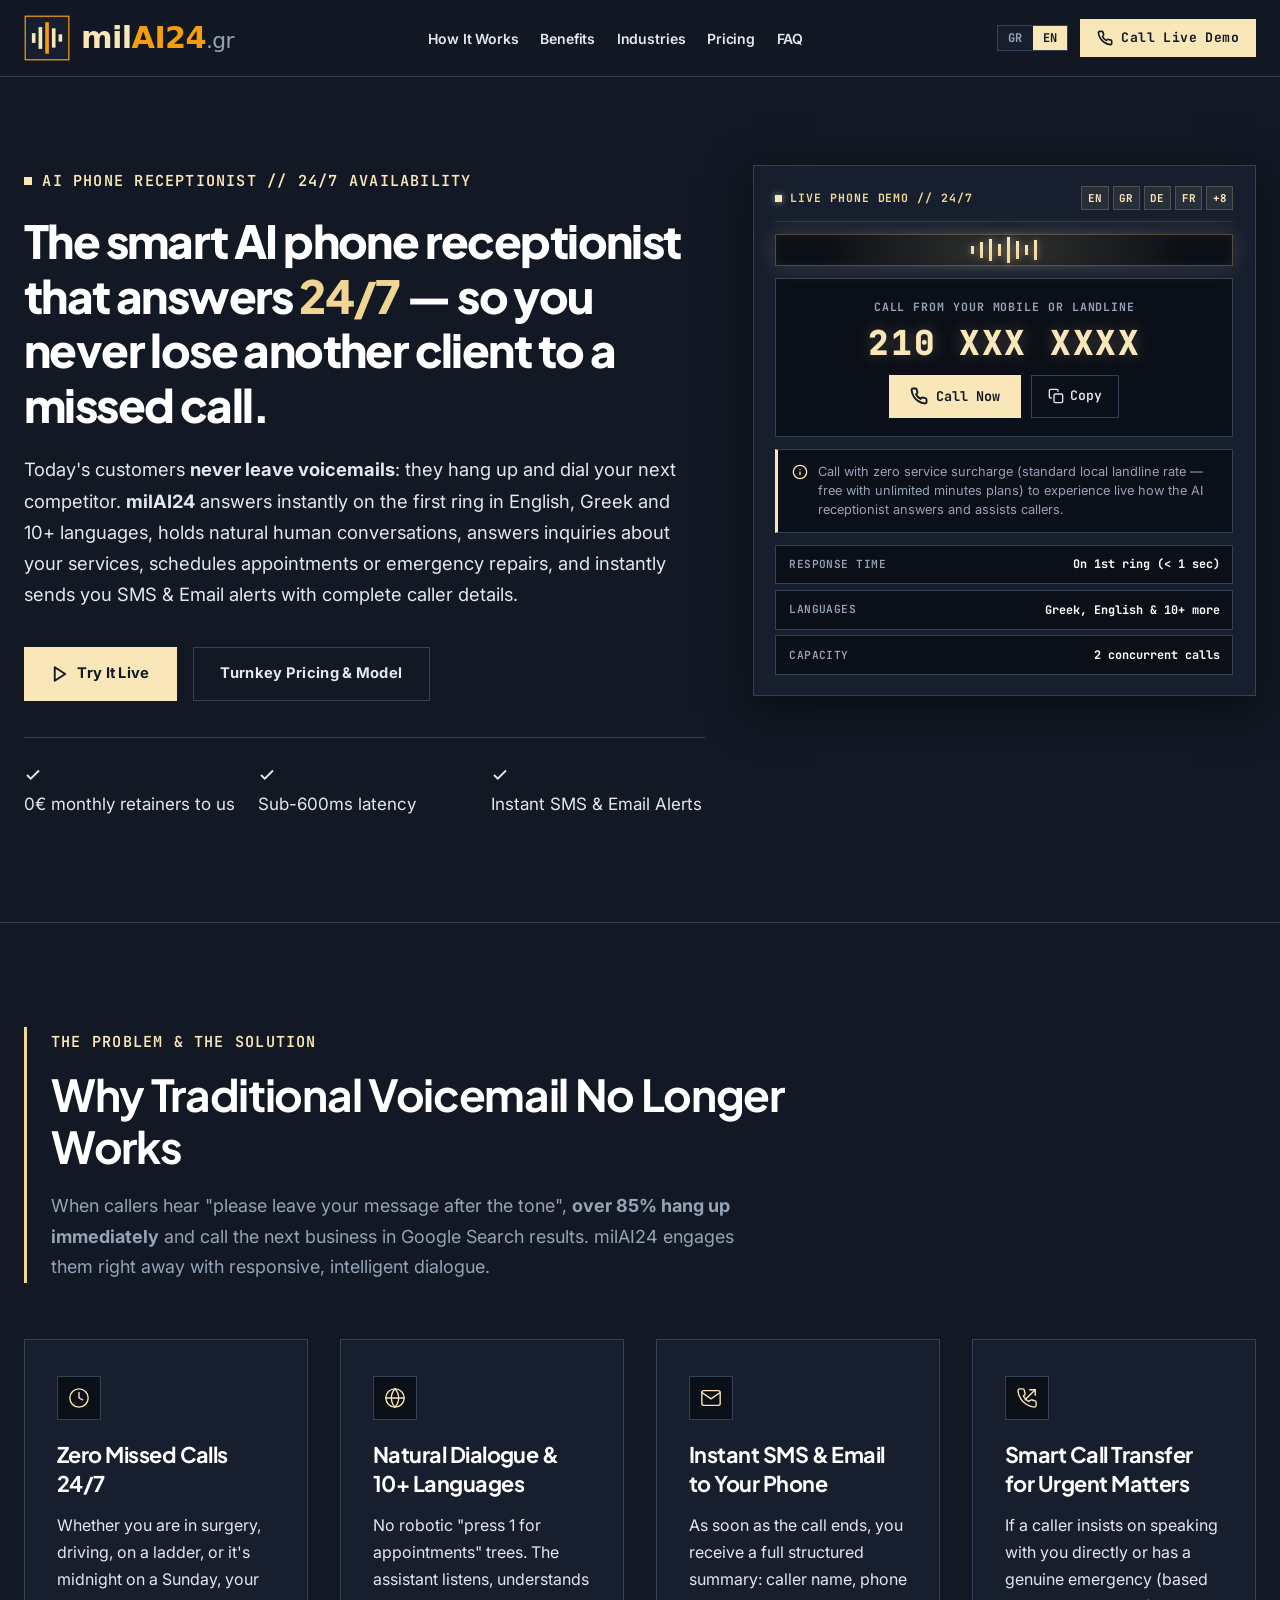
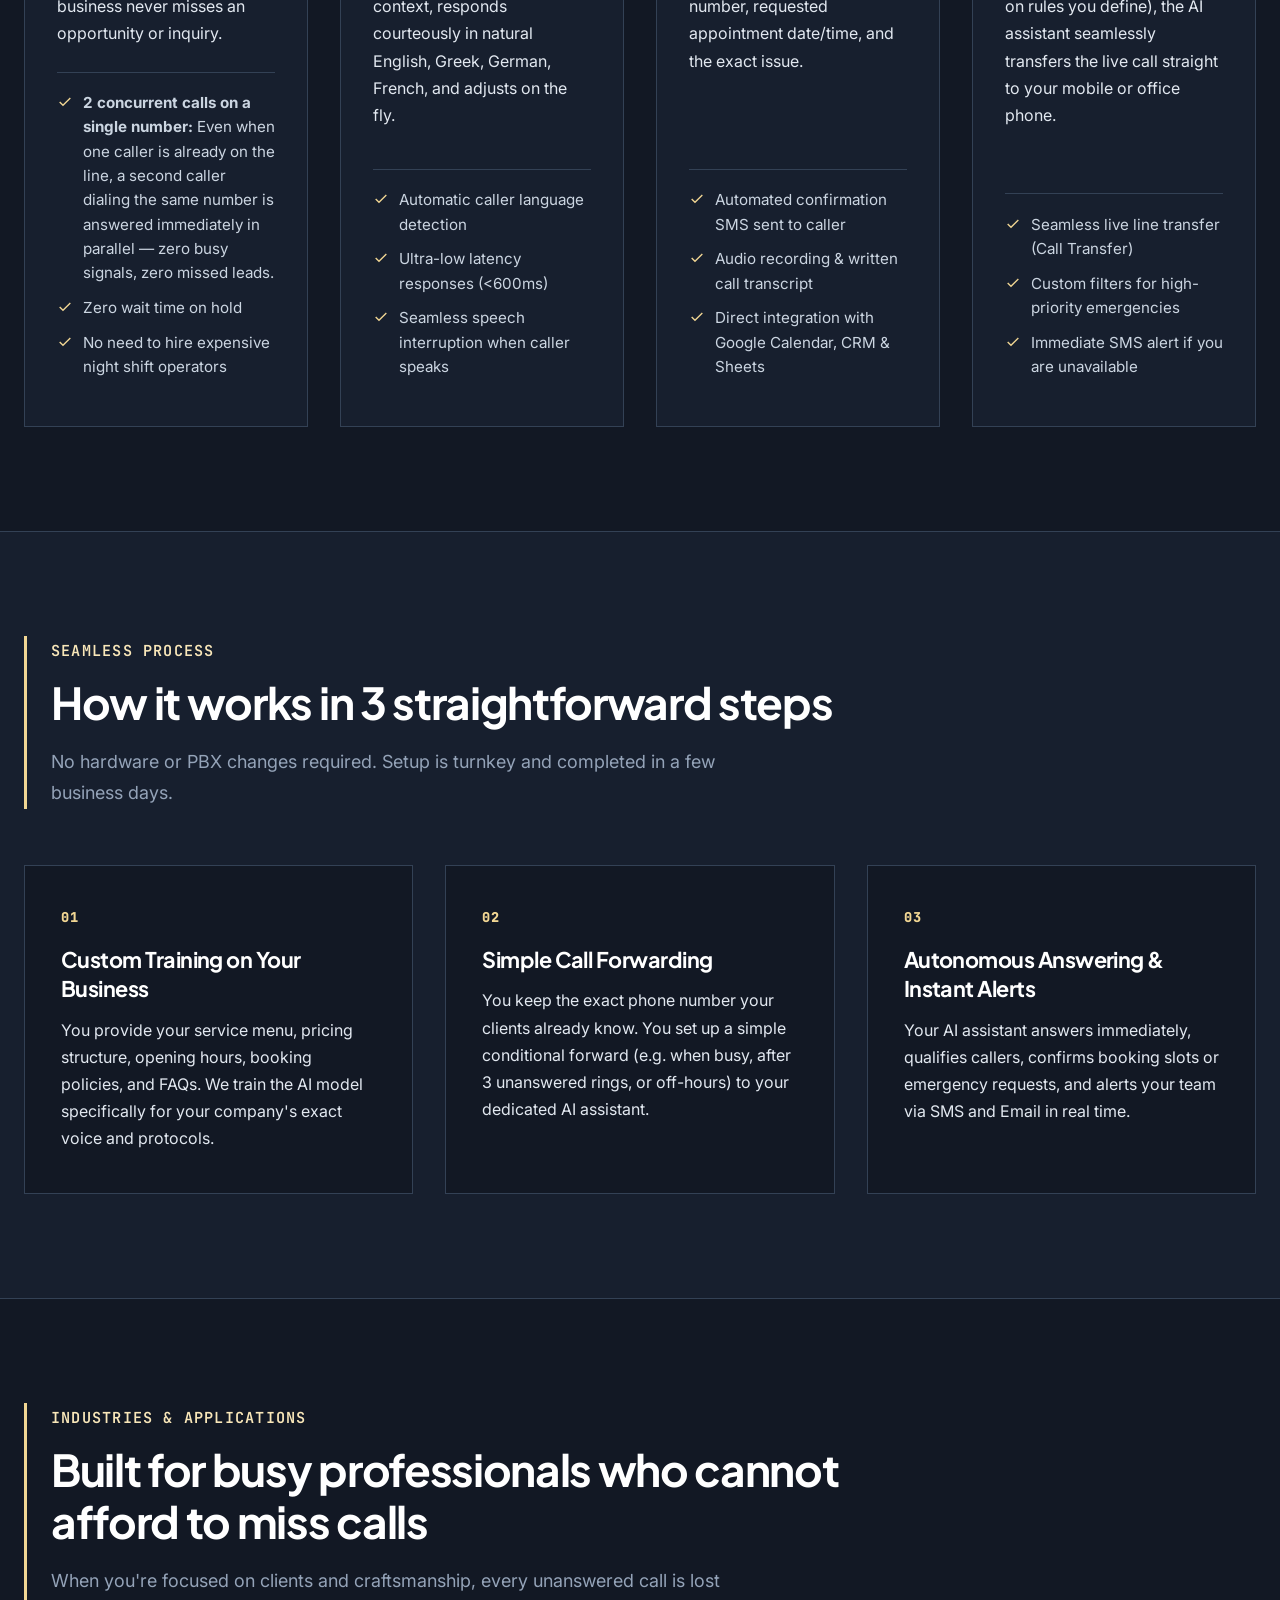
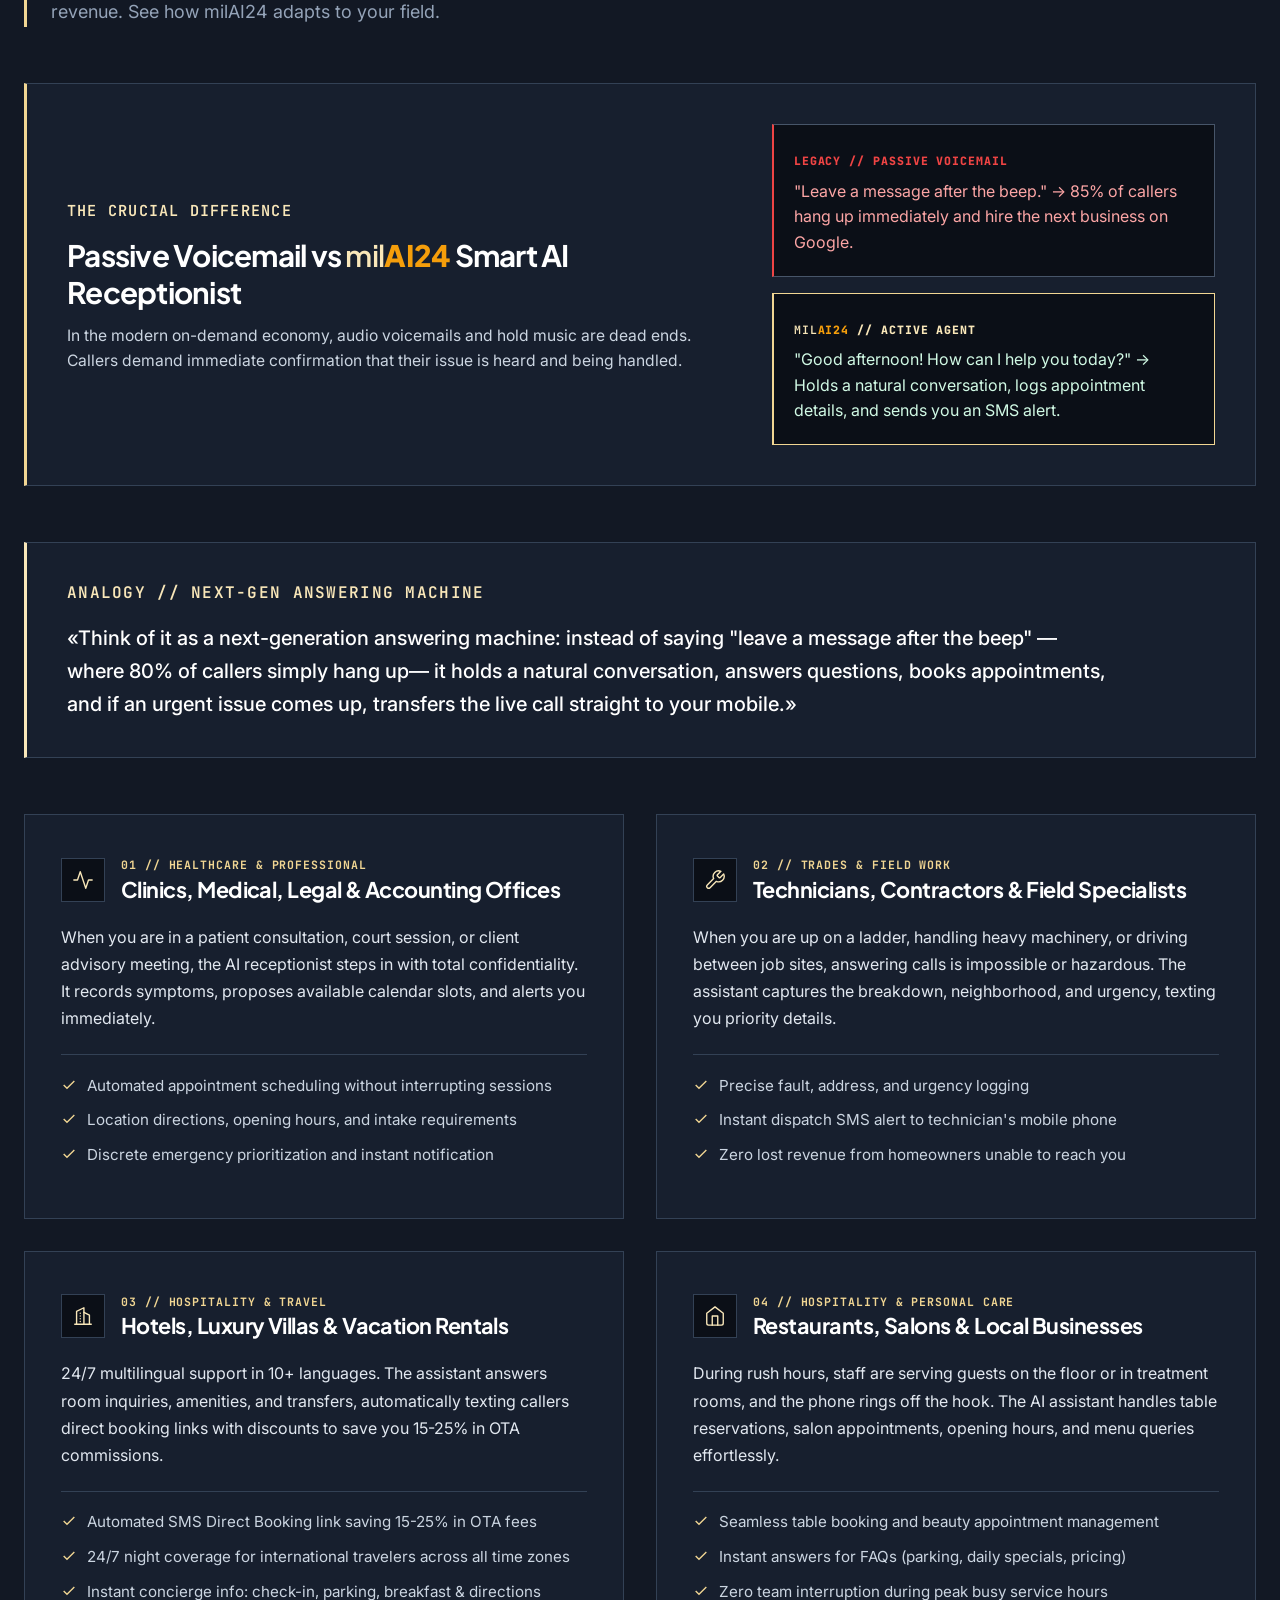
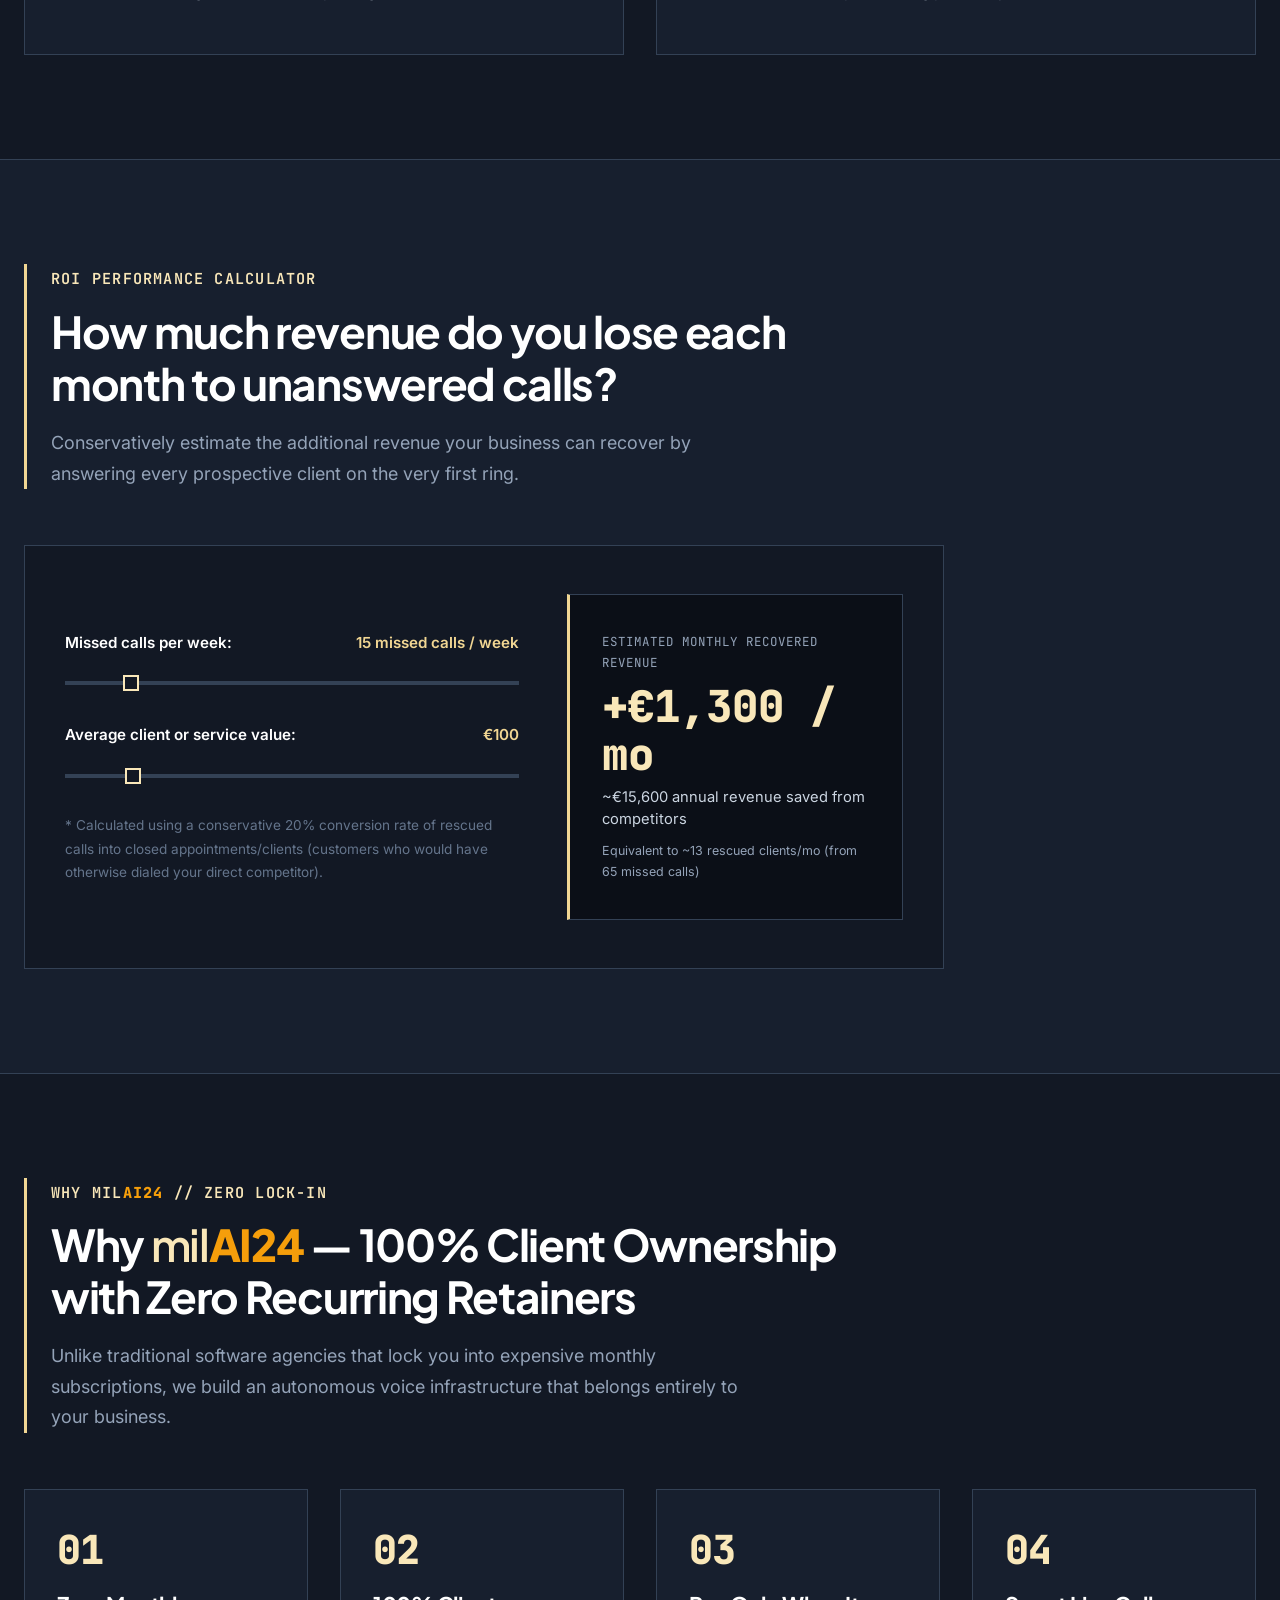
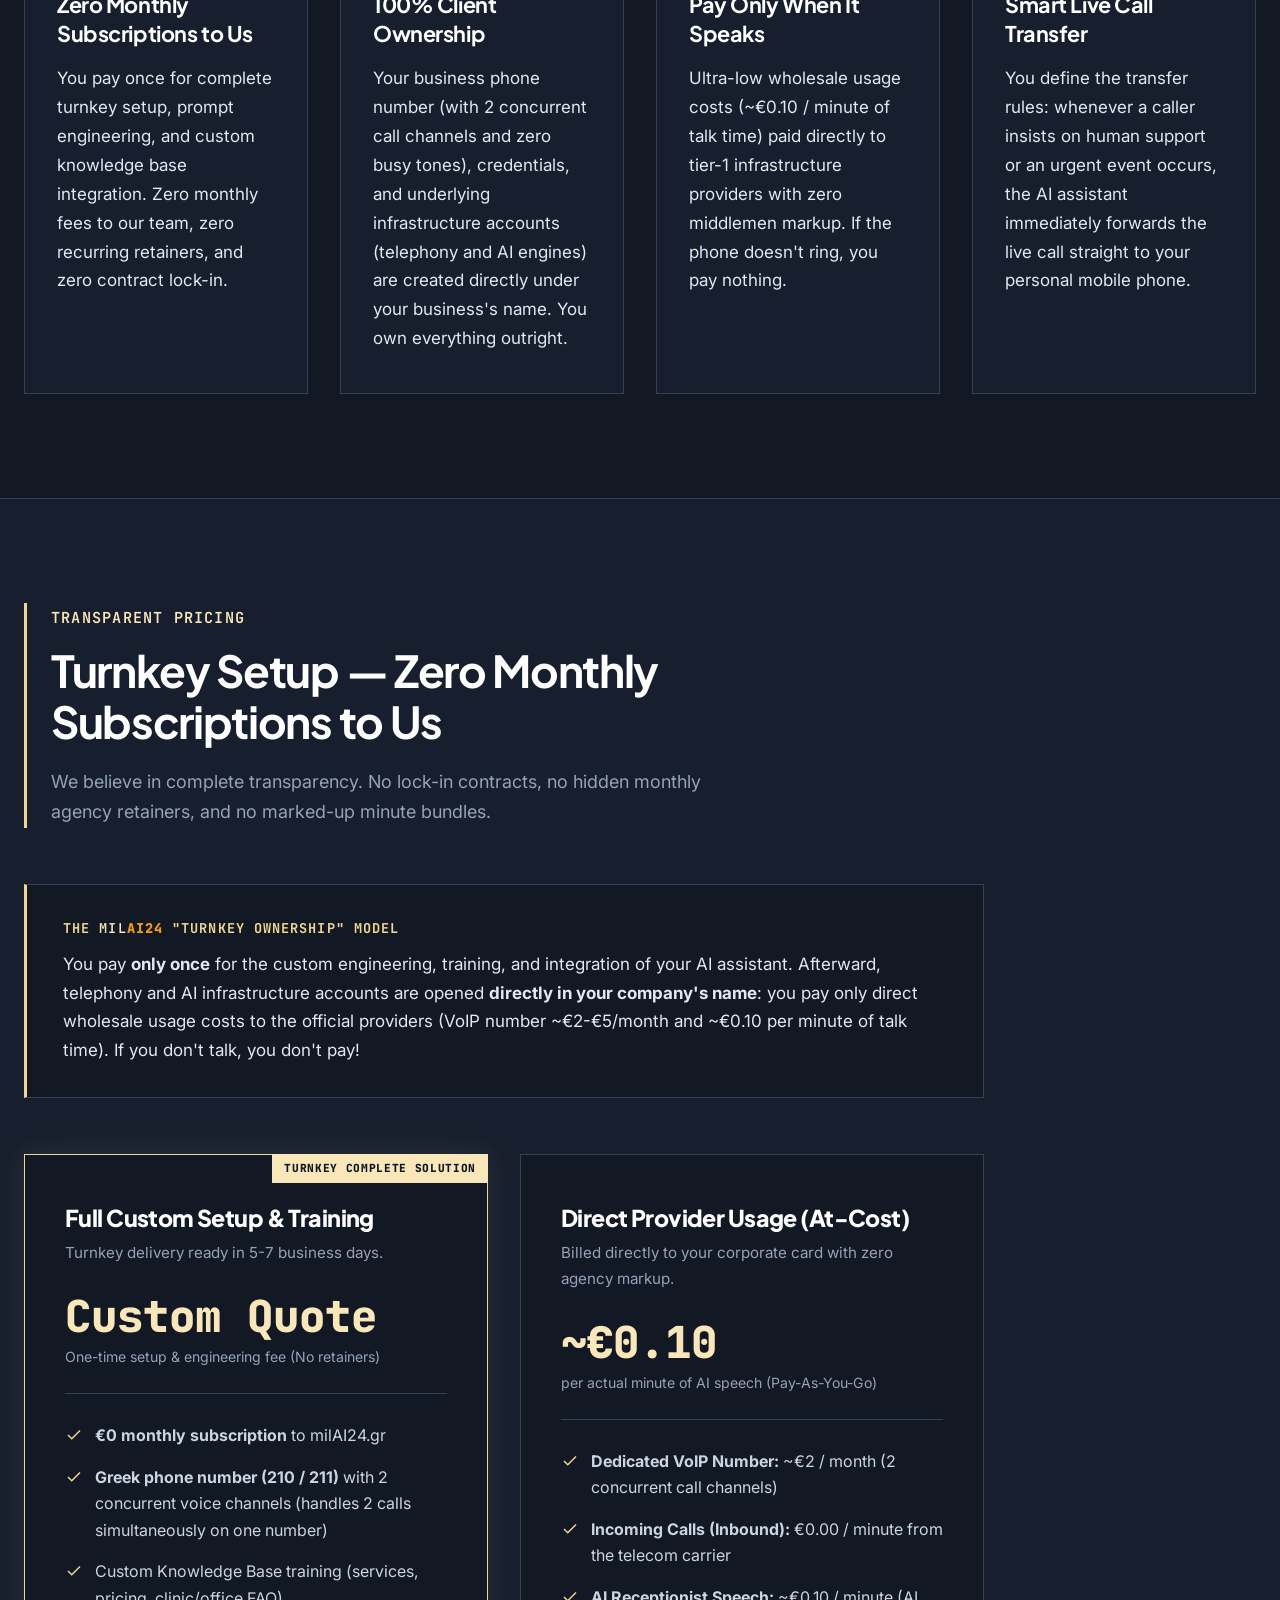
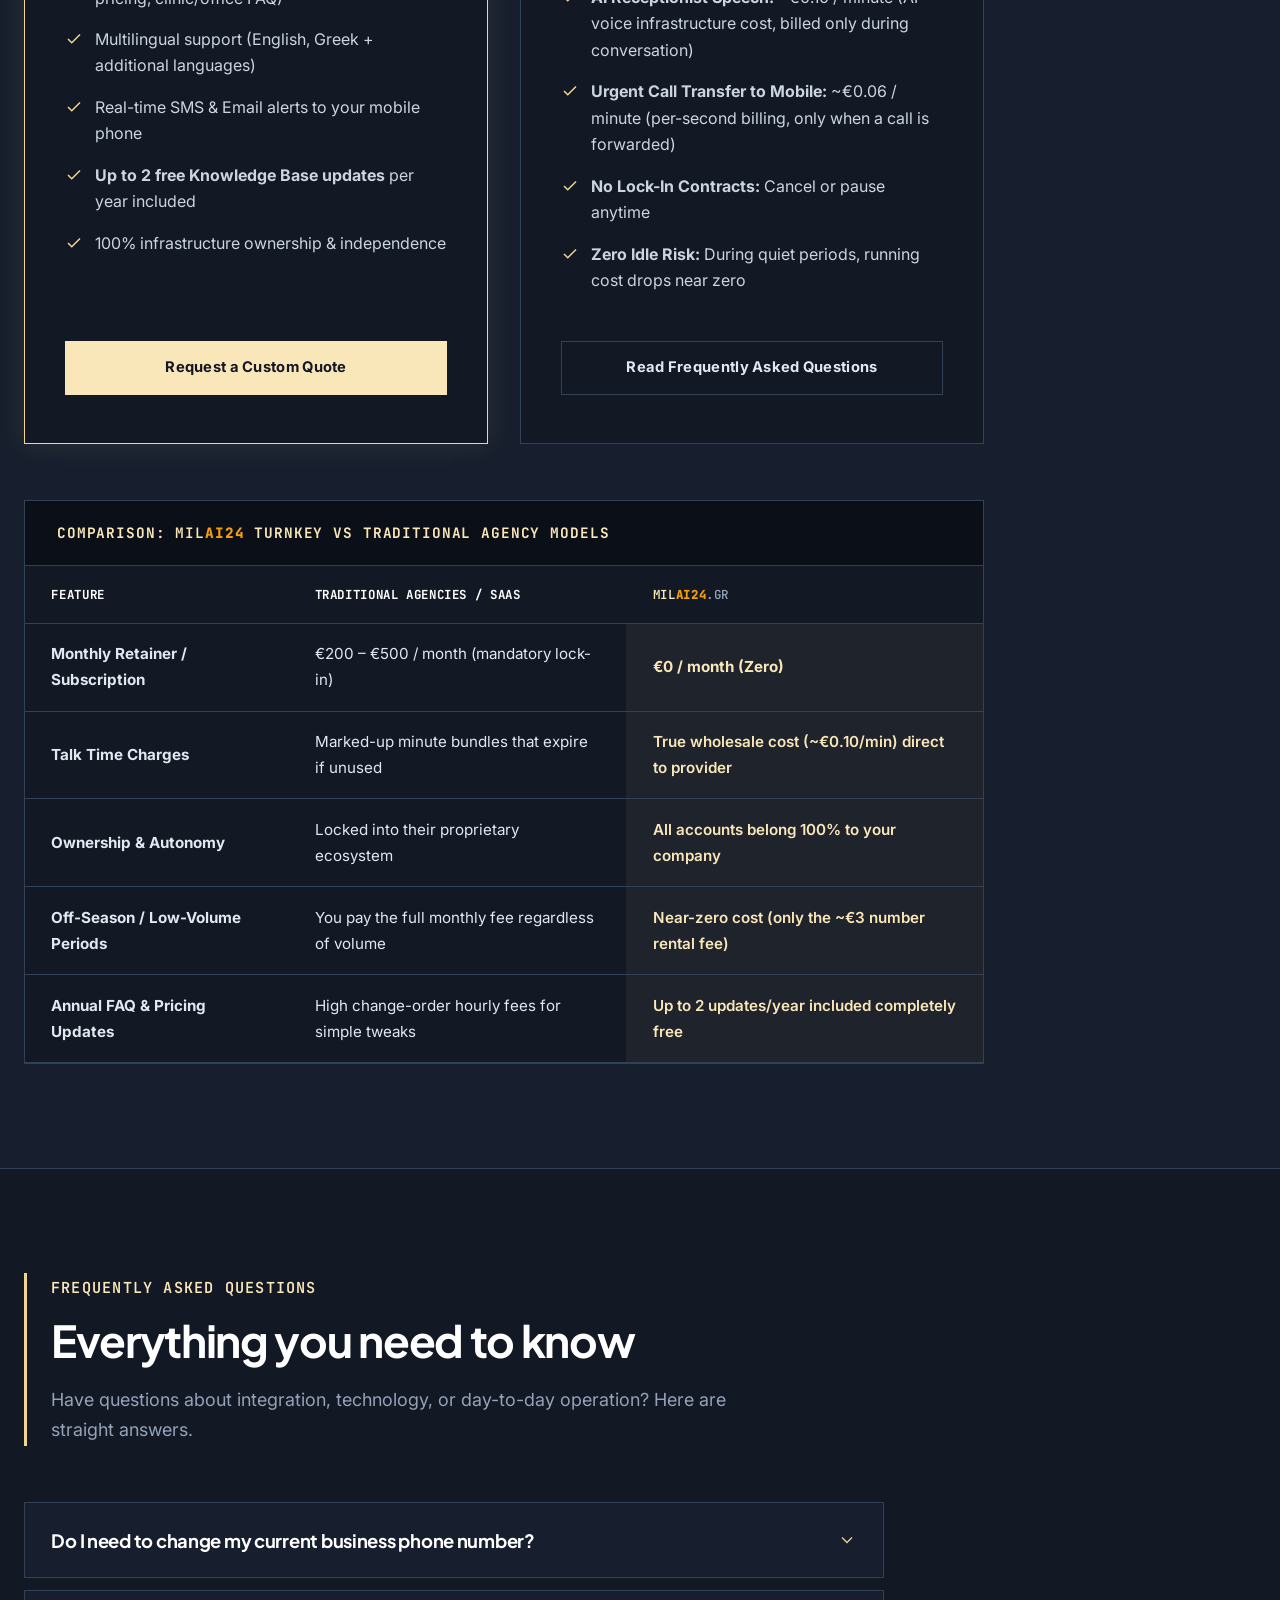
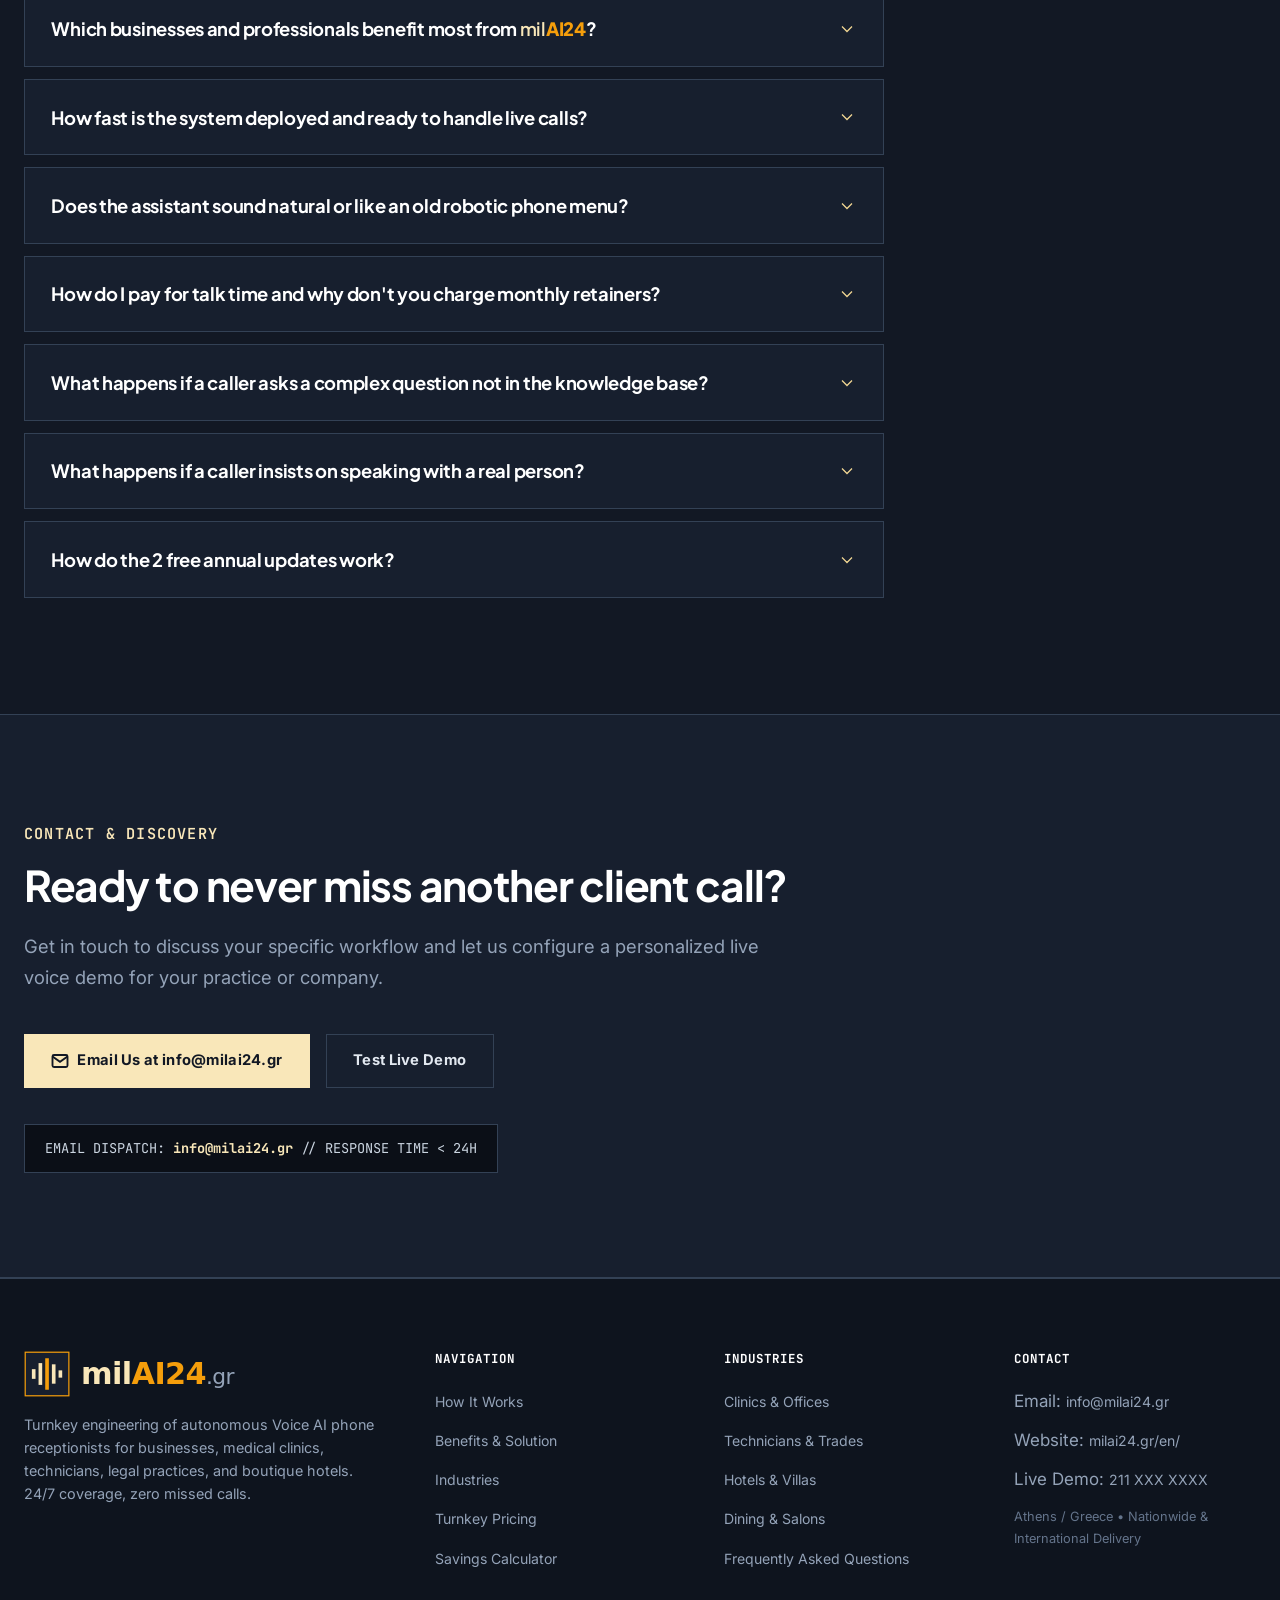
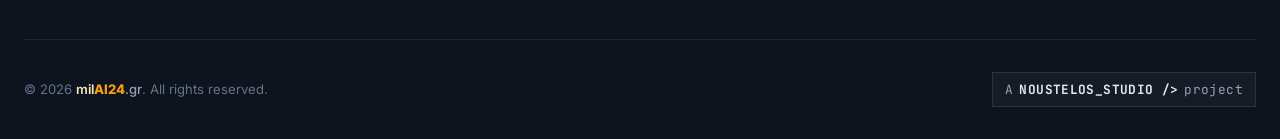
==== en/index.html @ 4ab5e28d "refactor(hero): replace chatbot simulator with clean live phone demo card" ====
<!DOCTYPE html>
<html lang="en">
<head>
  <meta charset="UTF-8">
  <meta name="viewport" content="width=device-width, initial-scale=1.0">
  
  <!-- Primary Meta Tags -->
  <title>milAI24.gr | Smart 24/7 Voice AI Phone Receptionist for Businesses & Professionals</title>
  <meta name="title" content="milAI24.gr | Smart 24/7 Voice AI Phone Receptionist for Businesses & Professionals">
  <meta name="description" content="Autonomous 24/7 AI phone receptionist for clinics, technicians, legal/accounting offices, hotels, and local businesses. Zero missed calls: natural dialogue, appointment scheduling, and instant SMS/Email alerts. Zero monthly retainers to us.">
  <meta name="keywords" content="Voice AI, AI phone receptionist, digital receptionist, AI virtual assistant, automated call answering, 24/7 business answering service, hotel voice AI, milAI24">
  <meta name="author" content="milAI24.gr">
  <meta name="robots" content="index, follow">
  <link rel="canonical" href="https://milai24.gr/en/">

  <!-- Hreflang Tags (Multilingual SEO) -->
  <link rel="alternate" hreflang="el" href="https://milai24.gr/">
  <link rel="alternate" hreflang="en" href="https://milai24.gr/en/">
  <link rel="alternate" hreflang="x-default" href="https://milai24.gr/">

  <!-- LLM Context & Agent Discovery (llmstxt.org) -->
  <link rel="alternate" type="text/plain" title="LLM Context" href="/llms.txt">

  <!-- Open Graph / Facebook -->
  <meta property="og:type" content="website">
  <meta property="og:url" content="https://milai24.gr/en/">
  <meta property="og:title" content="milAI24.gr — Smart 24/7 Voice AI Phone Receptionist">
  <meta property="og:description" content="Customers don't leave voicemails anymore — they call your competitor. milAI24 answers instantly 24/7, holds natural conversations, and sends you SMS/Email alerts.">
  <meta property="og:image" content="https://milai24.gr/assets/og-image.svg">
  <meta property="og:locale" content="en_US">
  <meta property="og:locale:alternate" content="el_GR">

  <!-- Twitter Card -->
  <meta property="twitter:card" content="summary_large_image">
  <meta property="twitter:url" content="https://milai24.gr/en/">
  <meta property="twitter:title" content="milAI24.gr — AI Phone Receptionist for Busy Professionals">
  <meta property="twitter:description" content="Zero missed calls during peak hours or off-hours. Turnkey setup, 0€ monthly subscription to us, sub-600ms latency.">
  <meta property="twitter:image" content="https://milai24.gr/assets/og-image.svg">

  <!-- Favicon & App Icons -->
  <link rel="icon" type="image/svg+xml" href="../assets/favicon.svg">
  <meta name="theme-color" content="#121824">

  <!-- Google Fonts: Plus Jakarta Sans, Inter & JetBrains Mono -->
  <link rel="preconnect" href="https://fonts.googleapis.com">
  <link rel="preconnect" href="https://fonts.gstatic.com" crossorigin>
  <link href="https://fonts.googleapis.com/css2?family=Inter:wght@400;500;600;700&family=JetBrains+Mono:wght@400;500;600;700;800&family=Plus+Jakarta+Sans:wght@600;700;800&display=swap" rel="stylesheet">

  <!-- Stylesheet (Shared) -->
  <link rel="stylesheet" href="../css/styles.css">

  <!-- Structured Data (JSON-LD) for SEO -->
  <script type="application/ld+json">
  {
    "@context": "https://schema.org",
    "@type": "SoftwareApplication",
    "name": "milAI24",
    "applicationCategory": "BusinessApplication",
    "operatingSystem": "All",
    "offers": {
      "@type": "Offer",
      "price": "0",
      "priceCurrency": "EUR",
      "description": "Turnkey AI Voice Assistant Setup for businesses & professionals. Zero monthly subscriptions to milAI24."
    },
    "description": "Autonomous 24/7 AI phone receptionist for businesses and professionals. Answers in natural English, Greek, and 10+ languages.",
    "publisher": {
      "@type": "Organization",
      "name": "milAI24.gr",
      "url": "https://milai24.gr/en/",
      "logo": "https://milai24.gr/assets/logo.svg",
      "email": "info@milai24.gr"
    }
  }
  </script>
</head>
<body>

  <!-- ========================================================================
       1. Header / Navigation
       ======================================================================== -->
  <header class="site-header">
    <div class="container nav-container">
      <a href="#hero" class="brand-logo" aria-label="milAI24.gr Home">
        <img src="../assets/logo.svg" alt="milAI24.gr Logo" width="210" height="46">
      </a>

      <nav aria-label="Main Navigation">
        <ul class="nav-links">
          <li><a href="#how-it-works" class="nav-link">How It Works</a></li>
          <li><a href="#benefits" class="nav-link">Benefits</a></li>
          <li><a href="#industries" class="nav-link">Industries</a></li>
          <li><a href="#pricing" class="nav-link">Pricing</a></li>
          <li><a href="#faq" class="nav-link">FAQ</a></li>
        </ul>
      </nav>

      <div class="nav-actions">
        <!-- Language Switcher -->
        <div class="lang-switcher" aria-label="Language Selection">
          <a href="../" class="lang-btn" title="Ελληνική Έκδοση">GR</a>
          <span class="lang-divider">|</span>
          <span class="lang-btn active" title="English Version">EN</span>
        </div>

        <div class="nav-cta">
          <a href="#demo" class="btn btn-primary btn-sm">
            <svg width="16" height="16" viewBox="0 0 24 24" fill="none" stroke="currentColor" stroke-width="2.5" stroke-linecap="round" stroke-linejoin="round">
              <path d="M22 16.92v3a2 2 0 0 1-2.18 2 19.79 19.79 0 0 1-8.63-3.07 19.5 19.5 0 0 1-6-6 19.79 19.79 0 0 1-3.07-8.67A2 2 0 0 1 4.11 2h3a2 2 0 0 1 2 1.72 12.84 12.84 0 0 0 .7 2.81 2 2 0 0 1-.45 2.11L8.09 9.91a16 16 0 0 0 6 6l1.27-1.27a2 2 0 0 1 2.11-.45 12.84 12.84 0 0 0 2.81.7A2 2 0 0 1 22 16.92z"></path>
            </svg>
            Call Live Demo
          </a>
        </div>

        <!-- Mobile Hamburger Button -->
        <button class="mobile-toggle" aria-label="Open Navigation Menu" aria-expanded="false">
          <svg viewBox="0 0 24 24" fill="none" stroke="currentColor" stroke-width="2" stroke-linecap="round" stroke-linejoin="round">
            <line x1="3" y1="12" x2="21" y2="12"></line>
            <line x1="3" y1="6" x2="21" y2="6"></line>
            <line x1="3" y1="18" x2="21" y2="18"></line>
          </svg>
        </button>
      </div>
    </div>
  </header>

  <main>
    <!-- ======================================================================
         2. Hero Section & Live Demo Box
         ====================================================================== -->
    <section class="hero-section" id="hero">
      <div class="container">
        <div class="hero-grid">
          
          <!-- Hero Left Column: Copy & Actions -->
          <div class="hero-content">
            <div class="hero-badge-tag">
              <span class="square-dot"></span>
              AI PHONE RECEPTIONIST // 24/7 AVAILABILITY
            </div>

            <h1 class="hero-title">
              The smart AI phone receptionist that answers <span class="text-accent">24/7</span> — so you never lose another client to a missed call.
            </h1>

            <p class="hero-subtitle">
              Today's customers <strong>never leave voicemails</strong>: they hang up and dial your next competitor. <strong>milAI24</strong> answers instantly on the first ring in English, Greek and 10+ languages, holds natural human conversations, answers inquiries about your services, schedules appointments or emergency repairs, and instantly sends you SMS &amp; Email alerts with complete caller details.
            </p>

            <div class="hero-actions">
              <a href="#demo" class="btn btn-primary">
                <svg width="18" height="18" viewBox="0 0 24 24" fill="none" stroke="currentColor" stroke-width="2.5" stroke-linecap="round" stroke-linejoin="round">
                  <polygon points="5 3 19 12 5 21 5 3"></polygon>
                </svg>
                Try It Live
              </a>
              <a href="#pricing" class="btn btn-secondary">
                Turnkey Pricing &amp; Model
              </a>
            </div>

            <div class="hero-highlights">
              <div class="highlight-item">
                <svg width="18" height="18" viewBox="0 0 24 24" fill="none" stroke="currentColor" stroke-width="2.5">
                  <path d="M20 6L9 17l-5-5"/>
                </svg>
                <span>0€ monthly retainers to us</span>
              </div>
              <div class="highlight-item">
                <svg width="18" height="18" viewBox="0 0 24 24" fill="none" stroke="currentColor" stroke-width="2.5">
                  <path d="M20 6L9 17l-5-5"/>
                </svg>
                <span>Sub-600ms latency</span>
              </div>
              <div class="highlight-item">
                <svg width="18" height="18" viewBox="0 0 24 24" fill="none" stroke="currentColor" stroke-width="2.5">
                  <path d="M20 6L9 17l-5-5"/>
                </svg>
                <span>Instant SMS &amp; Email Alerts</span>
              </div>
            </div>
          </div>

          <!-- Hero Right Column: Live Phone Call Card -->
          <div class="hero-demo-wrap hero-demo" id="demo">
            <div class="demo-card">
              <div class="demo-header">
                <div class="demo-live-status">
                  <span class="live-square"></span>
                  <span id="demo-status-text">LIVE PHONE DEMO // 24/7</span>
                </div>
                <div class="demo-lang-tags">
                  <span class="lang-pill">EN</span>
                  <span class="lang-pill">GR</span>
                  <span class="lang-pill">DE</span>
                  <span class="lang-pill">FR</span>
                  <span class="lang-pill">+8</span>
                </div>
              </div>

              <!-- Animated Soundwave -->
              <div class="soundwave-visualizer" aria-hidden="true">
                <div class="wave-bar"></div>
                <div class="wave-bar"></div>
                <div class="wave-bar"></div>
                <div class="wave-bar"></div>
                <div class="wave-bar"></div>
                <div class="wave-bar"></div>
                <div class="wave-bar"></div>
                <div class="wave-bar"></div>
              </div>

              <!-- Phone Call Box -->
              <div class="demo-phone-box">
                <div class="demo-phone-label">CALL FROM YOUR MOBILE OR LANDLINE</div>
                <div class="demo-phone-number cfg-demo-phone">210 XXX XXXX</div>
                <div class="demo-phone-actions">
                  <a href="tel:+30210XXXXXXX" class="demo-call-btn cfg-demo-tel-link" id="demo-call-btn">
                    <svg width="18" height="18" viewBox="0 0 24 24" fill="none" stroke="currentColor" stroke-width="2.5" stroke-linecap="round" stroke-linejoin="round">
                      <path d="M22 16.92v3a2 2 0 0 1-2.18 2 19.79 19.79 0 0 1-8.63-3.07 19.5 19.5 0 0 1-6-6 19.79 19.79 0 0 1-3.07-8.67A2 2 0 0 1 4.11 2h3a2 2 0 0 1 2 1.72 12.84 12.84 0 0 0 .7 2.81 2 2 0 0 1-.45 2.11L8.09 9.91a16 16 0 0 0 6 6l1.27-1.27a2 2 0 0 1 2.11-.45 12.84 12.84 0 0 0 2.81.7A2 2 0 0 1 22 16.92z"></path>
                    </svg>
                    Call Now
                  </a>
                  <button type="button" class="demo-copy-btn" id="demo-copy-btn" aria-label="Copy phone number">
                    <svg width="16" height="16" viewBox="0 0 24 24" fill="none" stroke="currentColor" stroke-width="2" stroke-linecap="round" stroke-linejoin="round">
                      <rect x="9" y="9" width="13" height="13" rx="2" ry="2"></rect>
                      <path d="M5 15H4a2 2 0 0 1-2-2V4a2 2 0 0 1 2-2h9a2 2 0 0 1 2 2v1"></path>
                    </svg>
                    Copy
                  </button>
                </div>
              </div>

              <!-- Zero-Cost Call Note -->
              <div class="demo-cost-note">
                <svg width="16" height="16" viewBox="0 0 24 24" fill="none" stroke="currentColor" stroke-width="2" stroke-linecap="round" stroke-linejoin="round" aria-hidden="true">
                  <circle cx="12" cy="12" r="10"></circle>
                  <line x1="12" y1="16" x2="12" y2="12"></line>
                  <line x1="12" y1="8" x2="12.01" y2="8"></line>
                </svg>
                <span>Call with zero service surcharge (standard local landline rate — free with unlimited minutes plans) to experience live how the AI receptionist answers and assists callers.</span>
              </div>

              <!-- 3 Minimal Technical Specs -->
              <div class="demo-specs-grid">
                <div class="demo-spec-item">
                  <span class="spec-label">RESPONSE TIME</span>
                  <span class="spec-value">On 1st ring (&lt; 1 sec)</span>
                </div>
                <div class="demo-spec-item">
                  <span class="spec-label">LANGUAGES</span>
                  <span class="spec-value">Greek, English &amp; 10+ more</span>
                </div>
                <div class="demo-spec-item">
                  <span class="spec-label">CAPACITY</span>
                  <span class="spec-value">2 concurrent calls</span>
                </div>
              </div>

            </div>
          </div>

        </div>
      </div>
    </section>

    <!-- ======================================================================
         3. The Problem & The Solution (3 Cards)
         ====================================================================== -->
    <section class="section-problem-solution" id="benefits">
      <span id="problem-solution" style="position: absolute; opacity: 0; pointer-events: none;"></span>
      <span id="features" style="position: absolute; opacity: 0; pointer-events: none;"></span>
      <div class="container">
        <div class="section-header">
          <span class="section-tag">The Problem &amp; The Solution</span>
          <h2 class="section-title">Why Traditional Voicemail No Longer Works</h2>
          <p class="section-subtitle">
            When callers hear "please leave your message after the tone", <strong>over 85% hang up immediately</strong> and call the next business in Google Search results. milAI24 engages them right away with responsive, intelligent dialogue.
          </p>
        </div>

        <div class="cards-grid-4">
          <!-- Card 1 -->
          <div class="feature-card">
            <div class="card-icon">
              <svg viewBox="0 0 24 24" fill="none" stroke="currentColor" stroke-width="2" stroke-linecap="round" stroke-linejoin="round">
                <circle cx="12" cy="12" r="10"></circle>
                <polyline points="12 6 12 12 16 14"></polyline>
              </svg>
            </div>
            <h3 class="card-title">Zero Missed Calls 24/7</h3>
            <p class="card-text">
              Whether you are in surgery, driving, on a ladder, or it's midnight on a Sunday, your business never misses an opportunity or inquiry.
            </p>
            <ul class="card-list">
              <li>
                <svg width="16" height="16" viewBox="0 0 24 24" fill="none" stroke="currentColor" stroke-width="2.5"><polyline points="20 6 9 17 4 12"></polyline></svg>
                <span><strong>2 concurrent calls on a single number:</strong> Even when one caller is already on the line, a second caller dialing the same number is answered immediately in parallel — zero busy signals, zero missed leads.</span>
              </li>
              <li>
                <svg width="16" height="16" viewBox="0 0 24 24" fill="none" stroke="currentColor" stroke-width="2.5"><polyline points="20 6 9 17 4 12"></polyline></svg>
                <span>Zero wait time on hold</span>
              </li>
              <li>
                <svg width="16" height="16" viewBox="0 0 24 24" fill="none" stroke="currentColor" stroke-width="2.5"><polyline points="20 6 9 17 4 12"></polyline></svg>
                <span>No need to hire expensive night shift operators</span>
              </li>
            </ul>
          </div>

          <!-- Card 2 -->
          <div class="feature-card">
            <div class="card-icon">
              <svg viewBox="0 0 24 24" fill="none" stroke="currentColor" stroke-width="2" stroke-linecap="round" stroke-linejoin="round">
                <circle cx="12" cy="12" r="10"></circle>
                <line x1="2" y1="12" x2="22" y2="12"></line>
                <path d="M12 2a15.3 15.3 0 0 1 4 10 15.3 15.3 0 0 1-4 10 15.3 15.3 0 0 1-4-10 15.3 15.3 0 0 1 4-10z"></path>
              </svg>
            </div>
            <h3 class="card-title">Natural Dialogue &amp; 10+ Languages</h3>
            <p class="card-text">
              No robotic "press 1 for appointments" trees. The assistant listens, understands context, responds courteously in natural English, Greek, German, French, and adjusts on the fly.
            </p>
            <ul class="card-list">
              <li>
                <svg width="16" height="16" viewBox="0 0 24 24" fill="none" stroke="currentColor" stroke-width="2.5"><polyline points="20 6 9 17 4 12"></polyline></svg>
                <span>Automatic caller language detection</span>
              </li>
              <li>
                <svg width="16" height="16" viewBox="0 0 24 24" fill="none" stroke="currentColor" stroke-width="2.5"><polyline points="20 6 9 17 4 12"></polyline></svg>
                <span>Ultra-low latency responses (&lt;600ms)</span>
              </li>
              <li>
                <svg width="16" height="16" viewBox="0 0 24 24" fill="none" stroke="currentColor" stroke-width="2.5"><polyline points="20 6 9 17 4 12"></polyline></svg>
                <span>Seamless speech interruption when caller speaks</span>
              </li>
            </ul>
          </div>

          <!-- Card 3 -->
          <div class="feature-card">
            <div class="card-icon">
              <svg viewBox="0 0 24 24" fill="none" stroke="currentColor" stroke-width="2" stroke-linecap="round" stroke-linejoin="round">
                <path d="M4 4h16c1.1 0 2 .9 2 2v12c0 1.1-.9 2-2 2H4c-1.1 0-2-.9-2-2V6c0-1.1.9-2 2-2z"></path>
                <polyline points="22,6 12,13 2,6"></polyline>
              </svg>
            </div>
            <h3 class="card-title">Instant SMS &amp; Email to Your Phone</h3>
            <p class="card-text">
              As soon as the call ends, you receive a full structured summary: caller name, phone number, requested appointment date/time, and the exact issue.
            </p>
            <ul class="card-list">
              <li>
                <svg width="16" height="16" viewBox="0 0 24 24" fill="none" stroke="currentColor" stroke-width="2.5"><polyline points="20 6 9 17 4 12"></polyline></svg>
                <span>Automated confirmation SMS sent to caller</span>
              </li>
              <li>
                <svg width="16" height="16" viewBox="0 0 24 24" fill="none" stroke="currentColor" stroke-width="2.5"><polyline points="20 6 9 17 4 12"></polyline></svg>
                <span>Audio recording &amp; written call transcript</span>
              </li>
              <li>
                <svg width="16" height="16" viewBox="0 0 24 24" fill="none" stroke="currentColor" stroke-width="2.5"><polyline points="20 6 9 17 4 12"></polyline></svg>
                <span>Direct integration with Google Calendar, CRM &amp; Sheets</span>
              </li>
            </ul>
          </div>

          <!-- Card 4: Smart Call Transfer -->
          <div class="feature-card">
            <div class="card-icon">
              <svg viewBox="0 0 24 24" fill="none" stroke="currentColor" stroke-width="2" stroke-linecap="round" stroke-linejoin="round">
                <path d="M15 3h6v6"></path>
                <path d="M10 14L21 3"></path>
                <path d="M22 16.92v3a2 2 0 0 1-2.18 2 19.79 19.79 0 0 1-8.63-3.07 19.5 19.5 0 0 1-6-6 19.79 19.79 0 0 1-3.07-8.67A2 2 0 0 1 4.11 2h3a2 2 0 0 1 2 1.72 12.84 12.84 0 0 0 .7 2.81 2 2 0 0 1-.45 2.11L8.09 9.91a16 16 0 0 0 6 6l1.27-1.27a2 2 0 0 1 2.11-.45 12.84 12.84 0 0 0 2.81.7A2 2 0 0 1 22 16.92z"></path>
              </svg>
            </div>
            <h3 class="card-title">Smart Call Transfer for Urgent Matters</h3>
            <p class="card-text">
              If a caller insists on speaking with you directly or has a genuine emergency (based on rules you define), the AI assistant seamlessly transfers the live call straight to your mobile or office phone.
            </p>
            <ul class="card-list">
              <li>
                <svg width="16" height="16" viewBox="0 0 24 24" fill="none" stroke="currentColor" stroke-width="2.5"><polyline points="20 6 9 17 4 12"></polyline></svg>
                <span>Seamless live line transfer (Call Transfer)</span>
              </li>
              <li>
                <svg width="16" height="16" viewBox="0 0 24 24" fill="none" stroke="currentColor" stroke-width="2.5"><polyline points="20 6 9 17 4 12"></polyline></svg>
                <span>Custom filters for high-priority emergencies</span>
              </li>
              <li>
                <svg width="16" height="16" viewBox="0 0 24 24" fill="none" stroke="currentColor" stroke-width="2.5"><polyline points="20 6 9 17 4 12"></polyline></svg>
                <span>Immediate SMS alert if you are unavailable</span>
              </li>
            </ul>
          </div>
        </div>
      </div>
    </section>

    <!-- ======================================================================
         4. How It Works (Simple 3 Steps)
         ====================================================================== -->
    <section class="section-process" id="how-it-works">
      <div class="container">
        <div class="section-header">
          <span class="section-tag">Seamless Process</span>
          <h2 class="section-title">How it works in 3 straightforward steps</h2>
          <p class="section-subtitle">
            No hardware or PBX changes required. Setup is turnkey and completed in a few business days.
          </p>
        </div>

        <div class="process-grid">
          <div class="process-card">
            <div class="process-step-num">01</div>
            <h3 class="process-title">Custom Training on Your Business</h3>
            <p class="process-desc">
              You provide your service menu, pricing structure, opening hours, booking policies, and FAQs. We train the AI model specifically for your company's exact voice and protocols.
            </p>
          </div>

          <div class="process-card">
            <div class="process-step-num">02</div>
            <h3 class="process-title">Simple Call Forwarding</h3>
            <p class="process-desc">
              You keep the exact phone number your clients already know. You set up a simple conditional forward (e.g. when busy, after 3 unanswered rings, or off-hours) to your dedicated AI assistant.
            </p>
          </div>

          <div class="process-card">
            <div class="process-step-num">03</div>
            <h3 class="process-title">Autonomous Answering &amp; Instant Alerts</h3>
            <p class="process-desc">
              Your AI assistant answers immediately, qualifies callers, confirms booking slots or emergency requests, and alerts your team via SMS and Email in real time.
            </p>
          </div>
        </div>
      </div>
    </section>

    <!-- ======================================================================
         5. Dynamic Industry Section
         ====================================================================== -->
    <section class="section-industries" id="industries">
      <div class="container">
        <div class="section-header">
          <span class="section-tag">Industries &amp; Applications</span>
          <h2 class="section-title">Built for busy professionals who cannot afford to miss calls</h2>
          <p class="section-subtitle">
            When you're focused on clients and craftsmanship, every unanswered call is lost revenue. See how milAI24 adapts to your field.
          </p>
        </div>

        <!-- Answering Machine vs milAI24 Callout -->
        <div class="answering-machine-comparison">
          <div class="answering-machine-grid">
            <div>
              <span class="section-tag">
                The Crucial Difference
              </span>
              <h3 style="color: #FFFFFF; font-size: 1.85rem; margin-bottom: 0.75rem;">
                Passive Voicemail vs <span class="brand-mil">mil</span><span class="brand-ai24">AI24</span> Smart AI Receptionist
              </h3>
              <p style="color: #CBD5E1; font-size: 0.98rem; line-height: 1.6;">
                In the modern on-demand economy, audio voicemails and hold music are dead ends. Callers demand immediate confirmation that their issue is heard and being handled.
              </p>
            </div>
            
            <div style="display: flex; flex-direction: column; gap: 1rem;">
              <div class="comparison-col-bad">
                <span class="status-badge bad">LEGACY // PASSIVE VOICEMAIL</span>
                <p class="comparison-text" style="color: #FCA5A5;">
                  "Leave a message after the beep." &rarr; 85% of callers hang up immediately and hire the next business on Google.
                </p>
              </div>

              <div class="comparison-col-good">
                <span class="status-badge good"><span class="brand-mil">mil</span><span class="brand-ai24">AI24</span> // ACTIVE AGENT</span>
                <p class="comparison-text" style="color: #D1FAE5;">
                  "Good afternoon! How can I help you today?" &rarr; Holds a natural conversation, logs appointment details, and sends you an SMS alert.
                </p>
              </div>
            </div>
          </div>
        </div>

        <!-- Editorial Callout: The Advanced Answering Machine Analogy -->
        <div class="editorial-callout">
          <div class="editorial-callout-header">
            <span class="editorial-callout-badge">ANALOGY // NEXT-GEN ANSWERING MACHINE</span>
          </div>
          <p class="editorial-callout-quote">
            «Think of it as a next-generation answering machine: instead of saying "leave a message after the beep" —where 80% of callers simply hang up— it holds a natural conversation, answers questions, books appointments, and if an urgent issue comes up, transfers the live call straight to your mobile.»
          </p>
        </div>

        <!-- 4 Core Industry Cards -->
        <div class="industry-cards-grid">
          
          <!-- Card 1: Medical & Professional Services -->
          <div class="industry-card">
            <div class="industry-card-header">
              <div class="industry-card-icon">
                <svg viewBox="0 0 24 24" fill="none" stroke="currentColor" stroke-width="1.5" stroke-linecap="round" stroke-linejoin="round">
                  <path d="M22 12h-4l-3 9L9 3l-3 9H2"></path>
                </svg>
              </div>
              <div>
                <span class="industry-card-category">01 // Healthcare &amp; Professional</span>
                <h3 class="industry-card-title">Clinics, Medical, Legal &amp; Accounting Offices</h3>
              </div>
            </div>
            <p class="industry-card-desc">
              When you are in a patient consultation, court session, or client advisory meeting, the AI receptionist steps in with total confidentiality. It records symptoms, proposes available calendar slots, and alerts you immediately.
            </p>
            <ul class="industry-perks-list">
              <li>
                <svg width="16" height="16" viewBox="0 0 24 24" fill="none" stroke="currentColor" stroke-width="2.5"><polyline points="20 6 9 17 4 12"></polyline></svg>
                <span>Automated appointment scheduling without interrupting sessions</span>
              </li>
              <li>
                <svg width="16" height="16" viewBox="0 0 24 24" fill="none" stroke="currentColor" stroke-width="2.5"><polyline points="20 6 9 17 4 12"></polyline></svg>
                <span>Location directions, opening hours, and intake requirements</span>
              </li>
              <li>
                <svg width="16" height="16" viewBox="0 0 24 24" fill="none" stroke="currentColor" stroke-width="2.5"><polyline points="20 6 9 17 4 12"></polyline></svg>
                <span>Discrete emergency prioritization and instant notification</span>
              </li>
            </ul>
          </div>

          <!-- Card 2: Field Technicians & Contractors -->
          <div class="industry-card">
            <div class="industry-card-header">
              <div class="industry-card-icon">
                <svg viewBox="0 0 24 24" fill="none" stroke="currentColor" stroke-width="1.5" stroke-linecap="round" stroke-linejoin="round">
                  <path d="M14.7 6.3a1 1 0 0 0 0 1.4l1.6 1.6a1 1 0 0 0 1.4 0l3.77-3.77a6 6 0 0 1-7.94 7.94l-6.91 6.91a2.12 2.12 0 0 1-3-3l6.91-6.91a6 6 0 0 1 7.94-7.94l-3.76 3.76z"></path>
                </svg>
              </div>
              <div>
                <span class="industry-card-category">02 // Trades &amp; Field Work</span>
                <h3 class="industry-card-title">Technicians, Contractors &amp; Field Specialists</h3>
              </div>
            </div>
            <p class="industry-card-desc">
              When you are up on a ladder, handling heavy machinery, or driving between job sites, answering calls is impossible or hazardous. The assistant captures the breakdown, neighborhood, and urgency, texting you priority details.
            </p>
            <ul class="industry-perks-list">
              <li>
                <svg width="16" height="16" viewBox="0 0 24 24" fill="none" stroke="currentColor" stroke-width="2.5"><polyline points="20 6 9 17 4 12"></polyline></svg>
                <span>Precise fault, address, and urgency logging</span>
              </li>
              <li>
                <svg width="16" height="16" viewBox="0 0 24 24" fill="none" stroke="currentColor" stroke-width="2.5"><polyline points="20 6 9 17 4 12"></polyline></svg>
                <span>Instant dispatch SMS alert to technician's mobile phone</span>
              </li>
              <li>
                <svg width="16" height="16" viewBox="0 0 24 24" fill="none" stroke="currentColor" stroke-width="2.5"><polyline points="20 6 9 17 4 12"></polyline></svg>
                <span>Zero lost revenue from homeowners unable to reach you</span>
              </li>
            </ul>
          </div>

          <!-- Card 3: Hotels & Vacation Rentals -->
          <div class="industry-card">
            <div class="industry-card-header">
              <div class="industry-card-icon">
                <svg viewBox="0 0 24 24" fill="none" stroke="currentColor" stroke-width="1.5" stroke-linecap="round" stroke-linejoin="round">
                  <path d="M3 21h18"></path>
                  <path d="M5 21V7l8-4v18"></path>
                  <path d="M19 21V11l-6-3"></path>
                  <path d="M9 9v.01"></path>
                  <path d="M9 12v.01"></path>
                  <path d="M9 15v.01"></path>
                  <path d="M9 18v.01"></path>
                </svg>
              </div>
              <div>
                <span class="industry-card-category">03 // Hospitality &amp; Travel</span>
                <h3 class="industry-card-title">Hotels, Luxury Villas &amp; Vacation Rentals</h3>
              </div>
            </div>
            <p class="industry-card-desc">
              24/7 multilingual support in 10+ languages. The assistant answers room inquiries, amenities, and transfers, automatically texting callers direct booking links with discounts to save you 15-25% in OTA commissions.
            </p>
            <ul class="industry-perks-list">
              <li>
                <svg width="16" height="16" viewBox="0 0 24 24" fill="none" stroke="currentColor" stroke-width="2.5"><polyline points="20 6 9 17 4 12"></polyline></svg>
                <span>Automated SMS Direct Booking link saving 15-25% in OTA fees</span>
              </li>
              <li>
                <svg width="16" height="16" viewBox="0 0 24 24" fill="none" stroke="currentColor" stroke-width="2.5"><polyline points="20 6 9 17 4 12"></polyline></svg>
                <span>24/7 night coverage for international travelers across all time zones</span>
              </li>
              <li>
                <svg width="16" height="16" viewBox="0 0 24 24" fill="none" stroke="currentColor" stroke-width="2.5"><polyline points="20 6 9 17 4 12"></polyline></svg>
                <span>Instant concierge info: check-in, parking, breakfast &amp; directions</span>
              </li>
            </ul>
          </div>

          <!-- Card 4: Dining, Salons & Local Businesses -->
          <div class="industry-card">
            <div class="industry-card-header">
              <div class="industry-card-icon">
                <svg viewBox="0 0 24 24" fill="none" stroke="currentColor" stroke-width="1.5" stroke-linecap="round" stroke-linejoin="round">
                  <path d="M3 9l9-7 9 7v11a2 2 0 0 1-2 2H5a2 2 0 0 1-2-2z"></path>
                  <polyline points="9 22 9 12 15 12 15 22"></polyline>
                </svg>
              </div>
              <div>
                <span class="industry-card-category">04 // Hospitality &amp; Personal Care</span>
                <h3 class="industry-card-title">Restaurants, Salons &amp; Local Businesses</h3>
              </div>
            </div>
            <p class="industry-card-desc">
              During rush hours, staff are serving guests on the floor or in treatment rooms, and the phone rings off the hook. The AI assistant handles table reservations, salon appointments, opening hours, and menu queries effortlessly.
            </p>
            <ul class="industry-perks-list">
              <li>
                <svg width="16" height="16" viewBox="0 0 24 24" fill="none" stroke="currentColor" stroke-width="2.5"><polyline points="20 6 9 17 4 12"></polyline></svg>
                <span>Seamless table booking and beauty appointment management</span>
              </li>
              <li>
                <svg width="16" height="16" viewBox="0 0 24 24" fill="none" stroke="currentColor" stroke-width="2.5"><polyline points="20 6 9 17 4 12"></polyline></svg>
                <span>Instant answers for FAQs (parking, daily specials, pricing)</span>
              </li>
              <li>
                <svg width="16" height="16" viewBox="0 0 24 24" fill="none" stroke="currentColor" stroke-width="2.5"><polyline points="20 6 9 17 4 12"></polyline></svg>
                <span>Zero team interruption during peak busy service hours</span>
              </li>
            </ul>
          </div>

        </div>
      </div>
    </section>

    <!-- ======================================================================
         6. Generalized Interactive B2B ROI Calculator
         ====================================================================== -->
    <section class="section-calculator" id="calculator">
      <div class="container">
        <div class="section-header">
          <span class="section-tag">ROI Performance Calculator</span>
          <h2 class="section-title">How much revenue do you lose each month to unanswered calls?</h2>
          <p class="section-subtitle">
            Conservatively estimate the additional revenue your business can recover by answering every prospective client on the very first ring.
          </p>
        </div>

        <div class="calc-box">
          <div class="calc-grid">
            <!-- Controls -->
            <div class="calc-controls">
              <div class="calc-control-group">
                <div class="calc-label">
                  <span>Missed calls per week:</span>
                  <span id="calc-missed-calls-val" class="text-accent font-bold">15 missed calls / week</span>
                </div>
                <input type="range" id="calc-missed-calls" class="calc-slider" min="5" max="80" value="15" step="1">
              </div>

              <div class="calc-control-group">
                <div class="calc-label">
                  <span>Average client or service value:</span>
                  <span id="calc-avg-order-val" class="text-accent font-bold">€100</span>
                </div>
                <input type="range" id="calc-avg-order" class="calc-slider" min="20" max="600" value="100" step="10">
              </div>
              
              <p style="font-size: 0.85rem; color: #64748B;">
                * Calculated using a conservative 20% conversion rate of rescued calls into closed appointments/clients (customers who would have otherwise dialed your direct competitor).
              </p>
            </div>

            <!-- Results -->
            <div class="calc-result-box">
              <div class="calc-result-title">Estimated Monthly Recovered Revenue</div>
              <div class="calc-result-number" id="calc-recovered-sum">+€1,300 / mo</div>
              <div class="calc-result-sub" id="calc-annual-savings">~€15,600 annual revenue saved from competitors</div>
              <div style="font-size: 0.78rem; color: #94A3B8; margin-top: 0.6rem;" id="calc-converted-customers">
                Equivalent to ~13 rescued clients/mo (from 65 missed calls)
              </div>
            </div>
          </div>
        </div>
      </div>
    </section>

    <!-- ======================================================================
         6. Value Pillars: Zero Monthly Lock-in / Turnkey Ownership
         ====================================================================== -->
    <section class="section-pillars" id="why-us">
      <div class="container">
        <div class="section-header">
          <span class="section-tag">WHY <span class="brand-mil">mil</span><span class="brand-ai24">AI24</span> // ZERO LOCK-IN</span>
          <h2 class="section-title">Why <span class="brand-mil">mil</span><span class="brand-ai24">AI24</span> — 100% Client Ownership with Zero Recurring Retainers</h2>
          <p class="section-subtitle">
            Unlike traditional software agencies that lock you into expensive monthly subscriptions, we build an autonomous voice infrastructure that belongs entirely to your business.
          </p>
        </div>

        <div class="pillars-grid">
          <!-- Pillar 01 -->
          <div class="pillar-card">
            <div class="pillar-num">01</div>
            <h3 class="pillar-title">Zero Monthly Subscriptions to Us</h3>
            <p class="pillar-text">
              You pay once for complete turnkey setup, prompt engineering, and custom knowledge base integration. Zero monthly fees to our team, zero recurring retainers, and zero contract lock-in.
            </p>
          </div>

          <!-- Pillar 02 -->
          <div class="pillar-card">
            <div class="pillar-num">02</div>
            <h3 class="pillar-title">100% Client Ownership</h3>
            <p class="pillar-text">
              Your business phone number (with 2 concurrent call channels and zero busy tones), credentials, and underlying infrastructure accounts (telephony and AI engines) are created directly under your business's name. You own everything outright.
            </p>
          </div>

          <!-- Pillar 03 -->
          <div class="pillar-card">
            <div class="pillar-num">03</div>
            <h3 class="pillar-title">Pay Only When It Speaks</h3>
            <p class="pillar-text">
              Ultra-low wholesale usage costs (~€0.10 / minute of talk time) paid directly to tier-1 infrastructure providers with zero middlemen markup. If the phone doesn't ring, you pay nothing.
            </p>
          </div>

          <!-- Pillar 04 -->
          <div class="pillar-card">
            <div class="pillar-num">04</div>
            <h3 class="pillar-title">Smart Live Call Transfer</h3>
            <p class="pillar-text">
              You define the transfer rules: whenever a caller insists on human support or an urgent event occurs, the AI assistant immediately forwards the live call straight to your personal mobile phone.
            </p>
          </div>
        </div>
      </div>
    </section>

    <!-- ======================================================================
         7. Business Model & Pricing (Turnkey Setup — Zero Recurring to Us)
         ====================================================================== -->
    <section class="section-pricing" id="pricing">
      <div class="container">
        <div class="section-header">
          <span class="section-tag">Transparent Pricing</span>
          <h2 class="section-title">Turnkey Setup — Zero Monthly Subscriptions to Us</h2>
          <p class="section-subtitle">
            We believe in complete transparency. No lock-in contracts, no hidden monthly agency retainers, and no marked-up minute bundles.
          </p>
        </div>

        <div class="pricing-model-explanation">
          <div class="pricing-model-title">THE <span class="brand-mil">mil</span><span class="brand-ai24">AI24</span> "TURNKEY OWNERSHIP" MODEL</div>
          <div class="pricing-model-desc">
            You pay <strong>only once</strong> for the custom engineering, training, and integration of your AI assistant. Afterward, telephony and AI infrastructure accounts are opened <strong>directly in your company's name</strong>: you pay only direct wholesale usage costs to the official providers (VoIP number ~€2-€5/month and ~€0.10 per minute of talk time). If you don't talk, you don't pay!
          </div>
        </div>

        <div class="pricing-cards-container">
          <!-- Card 1: Turnkey Setup Package -->
          <div class="pricing-card featured">
            <span class="featured-badge">Turnkey Complete Solution</span>
            <h3 class="pricing-plan-name">Full Custom Setup &amp; Training</h3>
            <p class="pricing-plan-sub">Turnkey delivery ready in 5-7 business days.</p>

            <div class="pricing-figure-wrap">
              <div class="pricing-amount cfg-price-setup">Custom Quote</div>
              <div class="pricing-period">One-time setup &amp; engineering fee (No retainers)</div>
            </div>

            <ul class="pricing-features-list">
              <li>
                <svg width="18" height="18" viewBox="0 0 24 24" fill="none" stroke="currentColor" stroke-width="2.5"><polyline points="20 6 9 17 4 12"></polyline></svg>
                <span><strong>€0 monthly subscription</strong> to milAI24.gr</span>
              </li>
              <li>
                <svg width="18" height="18" viewBox="0 0 24 24" fill="none" stroke="currentColor" stroke-width="2.5"><polyline points="20 6 9 17 4 12"></polyline></svg>
                <span><strong>Greek phone number (210 / 211)</strong> with 2 concurrent voice channels (handles 2 calls simultaneously on one number)</span>
              </li>
              <li>
                <svg width="18" height="18" viewBox="0 0 24 24" fill="none" stroke="currentColor" stroke-width="2.5"><polyline points="20 6 9 17 4 12"></polyline></svg>
                <span>Custom Knowledge Base training (services, pricing, clinic/office FAQ)</span>
              </li>
              <li>
                <svg width="18" height="18" viewBox="0 0 24 24" fill="none" stroke="currentColor" stroke-width="2.5"><polyline points="20 6 9 17 4 12"></polyline></svg>
                <span>Multilingual support (English, Greek + additional languages)</span>
              </li>
              <li>
                <svg width="18" height="18" viewBox="0 0 24 24" fill="none" stroke="currentColor" stroke-width="2.5"><polyline points="20 6 9 17 4 12"></polyline></svg>
                <span>Real-time SMS &amp; Email alerts to your mobile phone</span>
              </li>
              <li>
                <svg width="18" height="18" viewBox="0 0 24 24" fill="none" stroke="currentColor" stroke-width="2.5"><polyline points="20 6 9 17 4 12"></polyline></svg>
                <span><strong>Up to 2 free Knowledge Base updates</strong> per year included</span>
              </li>
              <li>
                <svg width="18" height="18" viewBox="0 0 24 24" fill="none" stroke="currentColor" stroke-width="2.5"><polyline points="20 6 9 17 4 12"></polyline></svg>
                <span>100% infrastructure ownership &amp; independence</span>
              </li>
            </ul>

            <a href="#contact" class="btn btn-primary" style="width: 100%;">
              Request a Custom Quote
            </a>
          </div>

          <!-- Card 2: Transparency & Infrastructure Costs -->
          <div class="pricing-card">
            <h3 class="pricing-plan-name">Direct Provider Usage (At-Cost)</h3>
            <p class="pricing-plan-sub">Billed directly to your corporate card with zero agency markup.</p>

            <div class="pricing-figure-wrap">
              <div class="pricing-amount">~€0.10</div>
              <div class="pricing-period">per actual minute of AI speech (Pay-As-You-Go)</div>
            </div>

            <ul class="pricing-features-list">
              <li>
                <svg width="18" height="18" viewBox="0 0 24 24" fill="none" stroke="currentColor" stroke-width="2.5"><polyline points="20 6 9 17 4 12"></polyline></svg>
                <span><strong>Dedicated VoIP Number:</strong> ~€2 / month (2 concurrent call channels)</span>
              </li>
              <li>
                <svg width="18" height="18" viewBox="0 0 24 24" fill="none" stroke="currentColor" stroke-width="2.5"><polyline points="20 6 9 17 4 12"></polyline></svg>
                <span><strong>Incoming Calls (Inbound):</strong> €0.00 / minute from the telecom carrier</span>
              </li>
              <li>
                <svg width="18" height="18" viewBox="0 0 24 24" fill="none" stroke="currentColor" stroke-width="2.5"><polyline points="20 6 9 17 4 12"></polyline></svg>
                <span><strong>AI Receptionist Speech:</strong> ~€0.10 / minute (AI voice infrastructure cost, billed only during conversation)</span>
              </li>
              <li>
                <svg width="18" height="18" viewBox="0 0 24 24" fill="none" stroke="currentColor" stroke-width="2.5"><polyline points="20 6 9 17 4 12"></polyline></svg>
                <span><strong>Urgent Call Transfer to Mobile:</strong> ~€0.06 / minute (per-second billing, only when a call is forwarded)</span>
              </li>
              <li>
                <svg width="18" height="18" viewBox="0 0 24 24" fill="none" stroke="currentColor" stroke-width="2.5"><polyline points="20 6 9 17 4 12"></polyline></svg>
                <span><strong>No Lock-In Contracts:</strong> Cancel or pause anytime</span>
              </li>
              <li>
                <svg width="18" height="18" viewBox="0 0 24 24" fill="none" stroke="currentColor" stroke-width="2.5"><polyline points="20 6 9 17 4 12"></polyline></svg>
                <span><strong>Zero Idle Risk:</strong> During quiet periods, running cost drops near zero</span>
              </li>
            </ul>

            <a href="#faq" class="btn btn-secondary" style="width: 100%;">
              Read Frequently Asked Questions
            </a>
          </div>
        </div>

        <!-- Comparison Table: milAI24 vs Traditional Agency -->
        <div class="pricing-comparison-box">
          <div class="table-header">Comparison: <span class="brand-mil">mil</span><span class="brand-ai24">AI24</span> Turnkey vs Traditional Agency Models</div>
          <table class="comparison-table">
            <thead>
              <tr>
                <th>Feature</th>
                <th>Traditional Agencies / SaaS</th>
                <th><span class="brand-mil">mil</span><span class="brand-ai24">AI24</span><span class="brand-gr">.gr</span></th>
              </tr>
            </thead>
            <tbody>
              <tr>
                <td><strong>Monthly Retainer / Subscription</strong></td>
                <td>€200 – €500 / month (mandatory lock-in)</td>
                <td class="col-milai"><strong>€0 / month (Zero)</strong></td>
              </tr>
              <tr>
                <td><strong>Talk Time Charges</strong></td>
                <td>Marked-up minute bundles that expire if unused</td>
                <td class="col-milai">True wholesale cost (~€0.10/min) direct to provider</td>
              </tr>
              <tr>
                <td><strong>Ownership &amp; Autonomy</strong></td>
                <td>Locked into their proprietary ecosystem</td>
                <td class="col-milai">All accounts belong 100% to your company</td>
              </tr>
              <tr>
                <td><strong>Off-Season / Low-Volume Periods</strong></td>
                <td>You pay the full monthly fee regardless of volume</td>
                <td class="col-milai">Near-zero cost (only the ~€3 number rental fee)</td>
              </tr>
              <tr>
                <td><strong>Annual FAQ &amp; Pricing Updates</strong></td>
                <td>High change-order hourly fees for simple tweaks</td>
                <td class="col-milai">Up to 2 updates/year included completely free</td>
              </tr>
            </tbody>
          </table>
        </div>

      </div>
    </section>

    <!-- ======================================================================
         8. FAQ Section
         ====================================================================== -->
    <section class="section-faq" id="faq">
      <div class="container">
        <div class="section-header">
          <span class="section-tag">Frequently Asked Questions</span>
          <h2 class="section-title">Everything you need to know</h2>
          <p class="section-subtitle">
            Have questions about integration, technology, or day-to-day operation? Here are straight answers.
          </p>
        </div>

        <div class="faq-container">
          <!-- FAQ 1 -->
          <div class="faq-item">
            <button class="faq-question" aria-expanded="false">
              <span>Do I need to change my current business phone number?</span>
              <svg class="faq-icon" viewBox="0 0 24 24" fill="none" stroke="currentColor" stroke-width="2.5"><polyline points="6 9 12 15 18 9"></polyline></svg>
            </button>
            <div class="faq-answer">
              <p><strong>No, absolutely not.</strong> Your clients keep calling your existing fixed landline or mobile phone. We configure a dedicated helper number and you set up simple standard call forwarding: either <em>on no-answer</em> after 3-4 rings, <em>when busy</em>, or <em>strictly during off-hours and weekends</em>.</p>
            </div>
          </div>

          <!-- FAQ 2 -->
          <div class="faq-item">
            <button class="faq-question" aria-expanded="false">
              <span>Which businesses and professionals benefit most from <span class="brand-mil">mil</span><span class="brand-ai24">AI24</span>?</span>
              <svg class="faq-icon" viewBox="0 0 24 24" fill="none" stroke="currentColor" stroke-width="2.5"><polyline points="6 9 12 15 18 9"></polyline></svg>
            </button>
            <div class="faq-answer">
              <p><strong>Any business or independent professional</strong> that receives inbound phone calls: doctors, dental clinics, lawyers, accountants, HVAC/plumbing/electrical technicians, contractors, boutique hotels, vacation rentals, restaurants, and beauty salons. Anywhere staff cannot step away from work to answer every ring.</p>
            </div>
          </div>

          <!-- FAQ 3 -->
          <div class="faq-item">
            <button class="faq-question" aria-expanded="false">
              <span>How fast is the system deployed and ready to handle live calls?</span>
              <svg class="faq-icon" viewBox="0 0 24 24" fill="none" stroke="currentColor" stroke-width="2.5"><polyline points="6 9 12 15 18 9"></polyline></svg>
            </button>
            <div class="faq-answer">
              <p>Typical delivery is <strong>5 to 7 business days</strong> from the moment we receive your business onboarding materials (services, pricing, policies, and FAQs). Full end-to-end testing and call simulations are conducted before your system goes live.</p>
            </div>
          </div>

          <!-- FAQ 4 -->
          <div class="faq-item">
            <button class="faq-question" aria-expanded="false">
              <span>Does the assistant sound natural or like an old robotic phone menu?</span>
              <svg class="faq-icon" viewBox="0 0 24 24" fill="none" stroke="currentColor" stroke-width="2.5"><polyline points="6 9 12 15 18 9"></polyline></svg>
            </button>
            <div class="faq-answer">
              <p>We use cutting-edge, ultra-low latency neural voice AI with sub-600ms response times. The assistant understands colloquial phrasing, pauses gracefully when interrupted, and speaks with natural inflection, tone, and pacing. Test it yourself on our live demo line!</p>
            </div>
          </div>

          <!-- FAQ 5 -->
          <div class="faq-item">
            <button class="faq-question" aria-expanded="false">
              <span>How do I pay for talk time and why don't you charge monthly retainers?</span>
              <svg class="faq-icon" viewBox="0 0 24 24" fill="none" stroke="currentColor" stroke-width="2.5"><polyline points="6 9 12 15 18 9"></polyline></svg>
            </button>
            <div class="faq-answer">
              <p>Our business model is <strong>Turnkey Setup</strong>. We engineer your assistant and you link your corporate payment card directly to the official infrastructure providers (e.g. Twilio / Voice AI engines). You only pay raw wholesale rates (~€0.10/min) without middlemen retainers or marked-up bundles.</p>
            </div>
          </div>

          <!-- FAQ 6 -->
          <div class="faq-item">
            <button class="faq-question" aria-expanded="false">
              <span>What happens if a caller asks a complex question not in the knowledge base?</span>
              <svg class="faq-icon" viewBox="0 0 24 24" fill="none" stroke="currentColor" stroke-width="2.5"><polyline points="6 9 12 15 18 9"></polyline></svg>
            </button>
            <div class="faq-answer">
              <p>The assistant is strictly programmed <strong>never to hallucinate or invent answers</strong>. If an unknown question arises, it replies politely: <em>"I don't have that specific detail right now, but I have noted your inquiry and our team will follow up promptly."</em> Within seconds, you receive an SMS &amp; Email with the caller's details and question.</p>
            </div>
          </div>

          <!-- FAQ 7: Call Transfer -->
          <div class="faq-item">
            <button class="faq-question" aria-expanded="false">
              <span>What happens if a caller insists on speaking with a real person?</span>
              <svg class="faq-icon" viewBox="0 0 24 24" fill="none" stroke="currentColor" stroke-width="2.5"><polyline points="6 9 12 15 18 9"></polyline></svg>
            </button>
            <div class="faq-answer">
              <p>The system features a <strong>Smart Live Call Transfer</strong> capability. If a caller explicitly insists on speaking with you directly or describes a genuine emergency (based on the priority rules you define), the AI assistant seamlessly forwards the live call straight to your mobile or office phone. If you are unavailable to take the transferred call at that moment, the assistant politely informs the caller, notes their details, and dispatches a high-priority SMS alert so you can call them back immediately.</p>
            </div>
          </div>

          <!-- FAQ 8 -->
          <div class="faq-item">
            <button class="faq-question" aria-expanded="false">
              <span>How do the 2 free annual updates work?</span>
              <svg class="faq-icon" viewBox="0 0 24 24" fill="none" stroke="currentColor" stroke-width="2.5"><polyline points="6 9 12 15 18 9"></polyline></svg>
            </button>
            <div class="faq-answer">
              <p>Twice a year, you can send us revised documentation (e.g. seasonal pricing adjustments, updated office hours, new services, or staff changes). Our engineering team updates and re-tests your assistant completely free of charge within 24-48 hours.</p>
            </div>
          </div>
        </div>
      </div>
    </section>

    <!-- ======================================================================
         9. Contact / Call to Action Section
         ====================================================================== -->
    <section class="section-contact" id="contact">
      <div class="container">
        <div class="contact-card">
          <span class="section-tag">
            Contact &amp; Discovery
          </span>
          <h2 class="contact-title">Ready to never miss another client call?</h2>
          <p class="contact-subtitle">
            Get in touch to discuss your specific workflow and let us configure a personalized live voice demo for your practice or company.
          </p>

          <div class="contact-actions">
            <a href="mailto:info@milai24.gr" class="btn btn-primary cfg-contact-email-link">
              <svg width="18" height="18" viewBox="0 0 24 24" fill="none" stroke="currentColor" stroke-width="2.5">
                <path d="M4 4h16c1.1 0 2 .9 2 2v12c0 1.1-.9 2-2 2H4c-1.1 0-2-.9-2-2V6c0-1.1.9-2 2-2z"></path>
                <polyline points="22,6 12,13 2,6"></polyline>
              </svg>
              Email Us at info@milai24.gr
            </a>
            <a href="#demo" class="btn btn-outline-white">
              Test Live Demo
            </a>
          </div>

          <div class="contact-readout">
            <span>EMAIL DISPATCH: <strong class="cfg-contact-email">info@milai24.gr</strong> // RESPONSE TIME &lt; 24H</span>
          </div>
        </div>
      </div>
    </section>
  </main>

  <!-- ========================================================================
       10. Footer
       ======================================================================== -->
  <footer class="site-footer">
    <div class="container">
      <div class="footer-grid">
        <!-- Col 1: Brand -->
        <div>
          <div class="brand-logo">
            <img src="../assets/logo.svg" alt="milAI24.gr Logo" width="210" height="46">
          </div>
          <p class="footer-brand-desc">
            Turnkey engineering of autonomous Voice AI phone receptionists for businesses, medical clinics, technicians, legal practices, and boutique hotels. 24/7 coverage, zero missed calls.
          </p>
        </div>

        <!-- Col 2: Navigation -->
        <div>
          <h4 class="footer-col-title">Navigation</h4>
          <ul class="footer-links">
            <li><a href="#how-it-works">How It Works</a></li>
            <li><a href="#benefits">Benefits &amp; Solution</a></li>
            <li><a href="#industries">Industries</a></li>
            <li><a href="#pricing">Turnkey Pricing</a></li>
            <li><a href="#calculator">Savings Calculator</a></li>
          </ul>
        </div>

        <!-- Col 3: Industries -->
        <div>
          <h4 class="footer-col-title">Industries</h4>
          <ul class="footer-links">
            <li><a href="#industries">Clinics &amp; Offices</a></li>
            <li><a href="#industries">Technicians &amp; Trades</a></li>
            <li><a href="#industries">Hotels &amp; Villas</a></li>
            <li><a href="#industries">Dining &amp; Salons</a></li>
            <li><a href="#faq">Frequently Asked Questions</a></li>
          </ul>
        </div>

        <!-- Col 4: Contact -->
        <div>
          <h4 class="footer-col-title">Contact</h4>
          <ul class="footer-links">
            <li>Email: <a href="mailto:info@milai24.gr" class="cfg-contact-email-link cfg-contact-email">info@milai24.gr</a></li>
            <li>Website: <a href="https://milai24.gr/en/">milai24.gr/en/</a></li>
            <li>Live Demo: <a href="#demo" class="cfg-demo-phone">211 XXX XXXX</a></li>
            <li style="margin-top: 0.75rem; color: #64748B; font-size: 0.8rem;">
              Athens / Greece • Nationwide &amp; International Delivery
            </li>
          </ul>
        </div>
      </div>

      <div class="footer-bottom">
        <div>
          &copy; 2026 <strong><span class="brand-mil">mil</span><span class="brand-ai24">AI24</span><span class="brand-gr">.gr</span></strong>. All rights reserved.
        </div>
        <div class="footer-credit">
          <a href="https://noustelos.gr/" target="_blank" rel="noopener noreferrer" class="credit-link" aria-label="NOUSTELOS_STUDIO website">
            A <span class="credit-brand">NOUSTELOS_STUDIO /&gt;</span> project
          </a>
        </div>
      </div>
    </div>
  </footer>

  <!-- Scripts (Shared) -->
  <script src="../js/config.js"></script>
  <script src="../js/main.js"></script>
</body>
</html>
---- css/styles.css ----
/* ==========================================================================
   milAI24.gr — Dark-First Luxury Tech Design System
   Aesthetic:
     - Geometric Sharpness: border-radius: 0px (Strict, no rounded corners)
     - Hairline Structural Grid: 1px solid borders (#334155), high contrast
     - Color System: Butter Yellow & Deep Tech Obsidian
         Primary Background: #121824 (Deep Tech Obsidian)
         Elevated Surfaces: #171F2E (Matte Anthracite / Deep Slate)
         Dark Contrast Well: #0B0F17 (Darkest Obsidian Well)
         Primary Accent: #F9E7B9 (Rich Butter Cream)
         Accent Hover: #FFF1C5 (Digital Cream Light)
         Deep Gold / Accent: #F1D693 (Muted Gold Butter)
         Headings Typography: #FFFFFF (Pure White)
         Body Typography: #E2E8F0 (Soft Platinum)
         Muted Labels / Borders: #94A3B8 / #334155
     - Typography: Clean Grotesk Sans + Precision Monospace (ui-monospace)
   ========================================================================== */

:root {
  /* Dark-First Luxury Tech Palette */
  --color-bg-primary: #121824;
  --color-bg-secondary: #171F2E;
  --color-bg-card: #171F2E;
  --color-bg-card-hover: #1E293B;
  --color-bg-darkest: #0B0F17;
  
  --color-navy-dark: #FFFFFF;
  --color-navy-mid: #E2E8F0;
  --color-navy-light: #94A3B8;
  --color-text-muted: #94A3B8;
  --color-text-body: #E2E8F0;
  --color-border: #334155;
  --color-border-dark: #334155;
  --color-border-subtle: rgba(255, 255, 255, 0.08);
  
  --color-accent: #F9E7B9;
  --color-accent-hover: #FFF1C5;
  --color-accent-gold: #F1D693;
  --color-accent-soft: rgba(249, 231, 185, 0.12);
  --color-accent-glow: rgba(241, 214, 147, 0.18);

  /* Typography: Plus Jakarta Sans (Headings), Inter (Body Copy), JetBrains Mono (Tech/Data) */
  --font-sans: 'Inter', system-ui, -apple-system, "Segoe UI", Roboto, "Helvetica Neue", Arial, sans-serif;
  --font-heading: 'Plus Jakarta Sans', 'Inter', system-ui, -apple-system, sans-serif;
  --font-mono: 'JetBrains Mono', ui-monospace, SFMono-Regular, "Roboto Mono", Menlo, Monaco, Consolas, monospace;
  
  --container-max-width: 1280px;
  --section-spacing: 6.5rem; /* 104px generous vertical breathing room */
  
  /* Strict Sharp Geometric Precision */
  --radius-zero: 0px;
  
  --transition-fast: 0.15s ease;
  --transition-smooth: 0.22s cubic-bezier(0.16, 1, 0.3, 1);
}

/* Reset & Base */
*, *::before, *::after {
  box-sizing: border-box;
  margin: 0;
  padding: 0;
  border-radius: var(--radius-zero) !important;
}

html {
  font-family: var(--font-sans);
  font-size: 16px;
  scroll-behavior: auto;
  text-rendering: optimizeLegibility;
  -webkit-font-smoothing: antialiased;
  background-color: var(--color-bg-primary);
  color: var(--color-text-body);
  overflow-x: clip;
}

/* Instant Anchor Navigation Offset (prevents sticky navbar from overlapping section headers) */
section[id],
.hero-demo-wrap[id],
[id="benefits"],
[id="features"],
[id="demo"] {
  scroll-margin-top: 5.75rem;
}

body {
  font-family: var(--font-sans);
  font-size: 1.0625rem; /* 17px baseline for relaxed 100% zoom reading */
  line-height: 1.7;
  min-height: 100vh;
  display: flex;
  flex-direction: column;
  overflow-x: clip;
  background-color: var(--color-bg-primary);
  color: var(--color-text-body);
}

p {
  font-size: 1.0625rem; /* 17px */
  line-height: 1.7;
  color: var(--color-text-body);
  max-width: 65ch; /* Optimal editorial reading width */
}

img, svg {
  display: block;
  max-width: 100%;
}

a {
  color: inherit;
  text-decoration: none;
  transition: color var(--transition-fast), border-color var(--transition-fast);
}

button, input, select, textarea {
  font: inherit;
  border-radius: var(--radius-zero);
}

/* Container */
.container {
  width: 100%;
  max-width: var(--container-max-width);
  margin-left: auto;
  margin-right: auto;
  padding-left: 1.5rem;
  padding-right: 1.5rem;
}

/* Typography & Section Headers */
h1, h2, h3, h4, h5, h6, .heading-font {
  font-family: var(--font-heading);
  color: #FFFFFF;
  font-weight: 700;
  line-height: 1.25;
  letter-spacing: -0.025em;
}

.section-header {
  text-align: left;
  max-width: 820px;
  margin: 0 0 3.5rem 0;
  border-left: 3px solid var(--color-accent-gold);
  padding-left: 1.5rem;
}

/* Monospace Section Tags (Clear Editorial Guides) */
.section-tag {
  display: inline-block;
  font-family: var(--font-mono);
  font-size: 0.95rem; /* 15.2px */
  font-weight: 600;
  color: var(--color-accent); /* #F9E7B9 Rich Butter Cream */
  text-transform: uppercase;
  letter-spacing: 0.08em;
  margin-bottom: 0.85rem;
  background: transparent;
  border: none;
  padding: 0;
}

h2, .section-title {
  font-family: var(--font-heading);
  font-size: 2.75rem; /* 44px */
  font-weight: 700;
  line-height: 1.18;
  letter-spacing: -0.03em;
  color: #FFFFFF;
  margin-bottom: 1.15rem;
}

.section-subtitle {
  font-size: 1.125rem;
  color: var(--color-text-muted);
  line-height: 1.7;
  max-width: 65ch;
}

/* Utilities */
.text-accent {
  color: var(--color-accent-gold);
}

.font-mono {
  font-family: var(--font-mono);
}

.bg-secondary {
  background-color: var(--color-bg-secondary);
}

/* Hairline Grid Dividers */
.hairline-border {
  border: 1px solid var(--color-border);
}

/* Brand Wordmark Typographic Signature */
.brand-mil {
  color: #F9E7B9;
  font-weight: 600;
  display: inline;
}

.brand-ai24 {
  color: #F59E0B;
  font-weight: 800;
  display: inline;
}

.brand-gr {
  color: #94A3B8;
  font-weight: 500;
  display: inline;
}

/* ==========================================================================
   Buttons (Sharp Architectural Rectangles)
   ========================================================================== */
.btn {
  display: inline-flex;
  align-items: center;
  justify-content: center;
  gap: 0.5rem;
  padding: 0.85rem 1.65rem;
  font-size: 0.92rem;
  font-weight: 700;
  letter-spacing: 0.02em;
  border: 1px solid transparent;
  cursor: pointer;
  transition: all var(--transition-fast);
  text-align: center;
  box-shadow: none;
}

.btn-primary {
  background-color: var(--color-accent);
  color: #121824 !important;
  border-color: var(--color-accent);
  font-weight: 700;
}

.btn-primary:hover {
  background-color: var(--color-accent-hover);
  border-color: var(--color-accent-hover);
  color: #121824 !important;
}

.btn-secondary {
  background-color: transparent;
  color: var(--color-text-body);
  border: 1px solid var(--color-border);
}

.btn-secondary:hover {
  background-color: rgba(249, 231, 185, 0.06);
  border-color: var(--color-accent-gold);
  color: var(--color-accent);
}

.btn-outline-white {
  background: transparent;
  color: var(--color-text-body);
  border: 1px solid var(--color-border);
}

.btn-outline-white:hover {
  background: rgba(249, 231, 185, 0.08);
  border-color: var(--color-accent-gold);
  color: var(--color-accent);
}

.btn-sm {
  padding: 0.45rem 1rem;
  font-size: 0.82rem;
  font-family: var(--font-mono);
  letter-spacing: 0.03em;
}

/* ==========================================================================
   Header & Navigation (Persistent Sticky Floating Navbar)
   ========================================================================== */
header,
.site-header,
.navbar {
  position: sticky;
  top: 0;
  z-index: 1000;
  width: 100%;
  background-color: rgba(18, 24, 36, 0.92);
  backdrop-filter: blur(12px);
  -webkit-backdrop-filter: blur(12px);
  border-bottom: 1px solid #334155;
  transition: border-color var(--transition-fast), box-shadow var(--transition-fast);
}

header.scrolled,
.site-header.scrolled,
.navbar.scrolled {
  border-bottom-color: rgba(241, 214, 147, 0.25);
  box-shadow: 0 4px 20px rgba(0, 0, 0, 0.4);
}

.nav-container {
  display: flex;
  align-items: center;
  justify-content: space-between;
  height: 4.75rem;
  gap: 1.5rem;
}

.brand-logo {
  display: flex;
  align-items: center;
  gap: 0.75rem;
  text-decoration: none;
  flex-shrink: 0;
}

.brand-logo img {
  height: 46px;
  width: auto;
  display: block;
  border-radius: 0px !important;
}

.footer-grid .brand-logo img {
  height: 46px;
  width: auto;
  display: block;
}

.nav-links {
  display: flex;
  align-items: center;
  list-style: none;
  gap: 1.35rem;
}

.nav-link {
  font-weight: 600;
  font-size: 0.875rem;
  color: var(--color-text-body);
  letter-spacing: -0.01em;
  transition: color var(--transition-fast);
  white-space: nowrap;
}

.nav-link:hover {
  color: var(--color-accent);
}

.nav-actions {
  display: flex;
  align-items: center;
  gap: 0.75rem;
  flex-shrink: 0;
}

/* Sharp Technical Language Switcher */
.lang-switcher {
  display: inline-flex;
  align-items: center;
  background: var(--color-bg-secondary);
  border: 1px solid var(--color-border);
  padding: 0;
  font-family: var(--font-mono);
  font-size: 0.75rem;
  font-weight: 700;
  user-select: none;
  white-space: nowrap;
}

.lang-btn {
  padding: 0.35rem 0.65rem;
  color: var(--color-text-muted);
  text-decoration: none;
  transition: all var(--transition-fast);
  line-height: 1;
}

.lang-btn:hover {
  color: #FFFFFF;
  background: rgba(255, 255, 255, 0.05);
}

.lang-btn.active {
  color: #121824;
  background: var(--color-accent);
  cursor: default;
  font-weight: 700;
}

.lang-divider {
  display: none;
}

.nav-cta {
  display: flex;
  align-items: center;
  flex-shrink: 0;
}

.nav-cta .btn {
  white-space: nowrap;
}

/* Mobile Menu Toggle */
.mobile-toggle {
  display: none;
  background: none;
  border: 1px solid var(--color-border);
  cursor: pointer;
  padding: 0.4rem;
  color: #FFFFFF;
}

.mobile-toggle svg {
  width: 24px;
  height: 24px;
}

/* ==========================================================================
   Hero Section
   ========================================================================== */
.hero-section {
  padding: 5.5rem 0 6.5rem 0;
  position: relative;
  background: var(--color-bg-primary);
  border-bottom: 1px solid var(--color-border);
}

.hero-grid {
  display: grid;
  grid-template-columns: 1.15fr 0.85fr;
  gap: 3rem;
  align-items: start;
}

.hero-content {
  min-width: 0;
  max-width: 100%;
  width: 100%;
}

.hero-demo-wrap,
.hero-demo {
  min-width: 0;
  max-width: 100%;
  width: 100%;
}

/* Architectural Top Monospace Tag */
.hero-badge-tag {
  display: inline-flex;
  align-items: center;
  gap: 0.65rem;
  font-family: var(--font-mono);
  font-size: 0.95rem; /* 15.2px */
  font-weight: 600;
  color: var(--color-accent); /* #F9E7B9 Rich Butter Cream */
  letter-spacing: 0.08em;
  text-transform: uppercase;
  margin-bottom: 1.25rem;
}

.hero-badge-tag .square-dot {
  width: 8px;
  height: 8px;
  background-color: var(--color-accent);
  display: inline-block;
}

.hero-title {
  font-family: var(--font-heading);
  font-size: 2.85rem;
  line-height: 1.2;
  color: #FFFFFF;
  margin-bottom: 1.35rem;
  letter-spacing: -0.035em;
  font-weight: 800;
}

.hero-subtitle {
  font-size: 1.15rem;
  color: var(--color-text-body);
  line-height: 1.7;
  margin-bottom: 2.25rem;
  max-width: 65ch;
}

.hero-actions {
  display: flex;
  flex-wrap: wrap;
  gap: 1rem;
  align-items: center;
  margin-bottom: 2.25rem;
}

.hero-highlights {
  display: grid;
  grid-template-columns: repeat(3, 1fr);
  gap: 1.25rem;
  padding-top: 1.75rem;
  border-top: 1px solid var(--color-border);
}

.highlight-item {
  display: flex;
  flex-direction: column;
  gap: 0.35rem;
}

.highlight-item .highlight-label {
  font-family: var(--font-mono);
  font-size: 0.72rem;
  font-weight: 700;
  text-transform: uppercase;
  color: var(--color-accent-gold);
  letter-spacing: 0.06em;
}

.highlight-item .highlight-text {
  font-size: 0.88rem;
  font-weight: 600;
  color: #FFFFFF;
  line-height: 1.35;
}

/* ==========================================================================
   Live Demo Box (Vapi-Inspired Technical Console Panel - Compact)
   ========================================================================== */
.demo-card {
  background: var(--color-bg-secondary);
  border: 1px solid var(--color-border);
  color: #FFFFFF;
  padding: 1.25rem 1.35rem;
  position: relative;
  box-shadow: 0 12px 40px rgba(0, 0, 0, 0.5);
  min-width: 0;
  max-width: 100%;
  width: 100%;
  box-sizing: border-box;
}

.demo-header {
  display: flex;
  align-items: center;
  justify-content: space-between;
  padding-bottom: 0.65rem;
  border-bottom: 1px solid rgba(255, 255, 255, 0.1);
  margin-bottom: 0.75rem;
}

.demo-live-status {
  display: flex;
  align-items: center;
  gap: 0.5rem;
  font-family: var(--font-mono);
  font-size: 0.72rem;
  font-weight: 700;
  color: var(--color-accent-gold);
  letter-spacing: 0.08em;
  text-transform: uppercase;
}

.demo-live-status .live-square,
.demo-live-status .live-indicator {
  width: 7px;
  height: 7px;
  background: var(--color-accent);
  display: inline-block;
  box-shadow: 0 0 6px rgba(249, 231, 185, 0.6);
}

.demo-lang-tags {
  display: flex;
  gap: 0.25rem;
}

.lang-pill {
  font-family: var(--font-mono);
  font-size: 0.68rem;
  font-weight: 700;
  background: rgba(249, 231, 185, 0.08);
  border: 1px solid rgba(241, 214, 147, 0.2);
  padding: 0.12rem 0.35rem;
  color: var(--color-accent);
}

/* Precision Geometric Soundwave with Voice AI Gradient Glow (Audio Aura) */
.soundwave-visualizer {
  display: flex;
  align-items: center;
  justify-content: center;
  gap: 6px;
  height: 32px;
  background: #0B0F17;
  border: 1px solid rgba(241, 214, 147, 0.3);
  margin-bottom: 0.75rem;
  padding: 0 0.75rem;
  position: relative;
  box-shadow: 0 0 24px rgba(249, 231, 185, 0.14), inset 0 0 12px rgba(241, 214, 147, 0.06);
}

.soundwave-visualizer::before {
  content: "";
  position: absolute;
  inset: -2px;
  background: radial-gradient(circle at center, rgba(249, 231, 185, 0.16) 0%, rgba(241, 214, 147, 0.06) 55%, transparent 80%);
  filter: blur(5px);
  pointer-events: none;
}

.wave-bar {
  width: 3px;
  background: linear-gradient(180deg, #F9E7B9 0%, #F1D693 100%);
  height: 8px;
  animation: soundwave-anim 1.2s ease-in-out infinite alternate;
  box-shadow: 0 0 6px rgba(249, 231, 185, 0.45);
  position: relative;
  z-index: 1;
}

.wave-bar:nth-child(2) { animation-delay: 0.15s; height: 16px; }
.wave-bar:nth-child(3) { animation-delay: 0.3s; height: 22px; }
.wave-bar:nth-child(4) { animation-delay: 0.45s; height: 12px; }
.wave-bar:nth-child(5) { animation-delay: 0.2s; height: 26px; }
.wave-bar:nth-child(6) { animation-delay: 0.35s; height: 18px; }
.wave-bar:nth-child(7) { animation-delay: 0.1s; height: 10px; }
.wave-bar:nth-child(8) { animation-delay: 0.5s; height: 20px; }

@keyframes soundwave-anim {
  0% { transform: scaleY(0.35); opacity: 0.6; }
  100% { transform: scaleY(1); opacity: 1; }
}

.demo-phone-box {
  background: #0B0F17;
  border: 1px solid var(--color-border);
  padding: 1.15rem 1rem;
  text-align: center;
  margin-bottom: 0.75rem;
}

.demo-phone-label {
  font-family: var(--font-mono);
  font-size: 0.72rem;
  color: #94A3B8;
  margin-bottom: 0.45rem;
  text-transform: uppercase;
  letter-spacing: 0.08em;
  font-weight: 700;
}

.demo-phone-number {
  font-size: 2.15rem;
  font-weight: 800;
  letter-spacing: 0.05em;
  color: var(--color-accent);
  margin-bottom: 0.85rem;
  font-family: var(--font-mono);
  line-height: 1.1;
  text-shadow: 0 0 16px rgba(249, 231, 185, 0.25);
}

.demo-phone-actions {
  display: flex;
  justify-content: center;
  gap: 0.65rem;
}

.demo-call-btn {
  background: var(--color-accent);
  color: #121824;
  font-family: var(--font-mono);
  font-weight: 700;
  padding: 0.55rem 1.25rem;
  display: inline-flex;
  align-items: center;
  gap: 0.45rem;
  font-size: 0.84rem;
  border: 1px solid var(--color-accent);
  cursor: pointer;
  transition: all var(--transition-fast);
  white-space: nowrap;
  text-decoration: none;
}

.demo-call-btn:hover {
  background: var(--color-accent-hover);
  border-color: var(--color-accent-hover);
  color: #121824;
}

.demo-copy-btn {
  background: transparent;
  color: #E2E8F0;
  border: 1px solid var(--color-border);
  font-family: var(--font-mono);
  padding: 0.55rem 1rem;
  cursor: pointer;
  font-size: 0.82rem;
  font-weight: 600;
  transition: all var(--transition-fast);
  display: inline-flex;
  align-items: center;
  gap: 0.4rem;
  white-space: nowrap;
}

.demo-copy-btn:hover {
  background: rgba(249, 231, 185, 0.08);
  border-color: var(--color-accent-gold);
  color: var(--color-accent);
}

/* Zero Surcharge Calling Note */
.demo-cost-note {
  display: flex;
  align-items: flex-start;
  gap: 0.65rem;
  font-size: 0.8rem;
  color: #94A3B8;
  line-height: 1.5;
  background: #0B0F17;
  border: 1px solid var(--color-border);
  border-left: 3px solid var(--color-accent);
  padding: 0.75rem 0.85rem;
  margin-bottom: 0.75rem;
}

.demo-cost-note svg {
  flex-shrink: 0;
  margin-top: 0.15rem;
  color: var(--color-accent);
}

.demo-cost-note span {
  flex: 1;
}

/* Minimal Technical Specs Grid */
.demo-specs-grid {
  display: grid;
  grid-template-columns: 1fr;
  gap: 0.35rem;
}

.demo-spec-item {
  display: flex;
  align-items: center;
  justify-content: space-between;
  padding: 0.55rem 0.8rem;
  background: #0B0F17;
  border: 1px solid var(--color-border);
  font-family: var(--font-mono);
  font-size: 0.74rem;
  gap: 0.5rem;
}

.demo-spec-item .spec-label {
  color: #94A3B8;
  font-weight: 600;
  letter-spacing: 0.04em;
  text-transform: uppercase;
  font-size: 0.7rem;
}

.demo-spec-item .spec-value {
  color: #FFFFFF;
  font-weight: 700;
  text-align: right;
}

.demo-note {
  font-size: 0.76rem;
  color: #94A3B8;
  line-height: 1.4;
  margin-bottom: 0.75rem;
  border-left: 2px solid var(--color-accent-gold);
  padding-left: 0.6rem;
}

/* Interactive Simulator: Terminal Stream Layout - Compact */
.dialogue-preview-wrap {
  border-top: 1px solid rgba(255, 255, 255, 0.1);
  padding-top: 0.75rem;
  min-width: 0;
  max-width: 100%;
  width: 100%;
}

.scenario-tabs {
  display: flex;
  gap: 0.25rem;
  margin-bottom: 0.5rem;
  overflow-x: auto;
  min-width: 0;
  max-width: 100%;
}

.scenario-tab-btn {
  background: #0B0F17;
  border: 1px solid var(--color-border);
  color: #94A3B8;
  padding: 0.35rem 0.55rem;
  font-family: var(--font-mono);
  font-size: 0.7rem;
  font-weight: 700;
  letter-spacing: 0.04em;
  text-transform: uppercase;
  cursor: pointer;
  white-space: nowrap;
  transition: all var(--transition-fast);
}

.scenario-tab-btn:hover {
  color: #FFFFFF;
  border-color: var(--color-accent-gold);
}

.scenario-tab-btn.active {
  background: #1E293B;
  color: var(--color-accent);
  border-color: var(--color-accent);
}

.scenario-desc-note {
  font-family: var(--font-mono);
  font-size: 0.7rem;
  color: #64748B;
  margin-bottom: 0.5rem;
  letter-spacing: 0.02em;
}

.preview-title {
  display: flex;
  align-items: center;
  justify-content: space-between;
  font-family: var(--font-mono);
  font-size: 0.72rem;
  font-weight: 700;
  color: #E2E8F0;
  text-transform: uppercase;
  letter-spacing: 0.05em;
  margin-bottom: 0.45rem;
}

/* Linear Technical Dialogue Stream - Compact ~2 lines */
.dialogue-bubble {
  background: #0B0F17;
  border: 1px solid var(--color-border);
  border-left: 3px solid var(--color-accent);
  padding: 0.65rem 0.85rem;
  margin-bottom: 0.5rem;
  font-size: 0.82rem;
  line-height: 1.4;
  min-height: 68px;
  max-height: 85px;
  overflow-y: auto;
  color: #E2E8F0;
  min-width: 0;
  max-width: 100%;
  word-break: break-word;
  overflow-wrap: break-word;
}

.dialogue-bubble.assistant {
  border-left-color: var(--color-accent);
}

.dialogue-bubble.caller {
  border-left-color: #60A5FA;
}

.dialogue-bubble.system {
  border-left-color: var(--color-accent-gold);
  font-family: var(--font-mono);
  font-size: 0.76rem;
}

.bubble-sender {
  font-family: var(--font-mono);
  font-size: 0.7rem;
  font-weight: 700;
  letter-spacing: 0.06em;
  margin-bottom: 0.25rem;
  display: flex;
  align-items: center;
  justify-content: space-between;
  text-transform: uppercase;
}

.bubble-sender.assistant { color: var(--color-accent); }
.bubble-sender.caller { color: #93C5FD; }
.bubble-sender.system { color: var(--color-accent-gold); }

.dialogue-controls {
  display: flex;
  justify-content: space-between;
  align-items: center;
  margin-top: 0.5rem;
}

.dialogue-step-btn {
  background: #0B0F17;
  border: 1px solid var(--color-border);
  color: #E2E8F0;
  padding: 0.3rem 0.65rem;
  font-family: var(--font-mono);
  font-size: 0.7rem;
  font-weight: 700;
  cursor: pointer;
  letter-spacing: 0.05em;
  text-transform: uppercase;
  transition: all var(--transition-fast);
}

.dialogue-step-btn:hover {
  background: rgba(249, 231, 185, 0.08);
  border-color: var(--color-accent-gold);
  color: var(--color-accent);
}

.dialogue-counter {
  font-family: var(--font-mono);
  font-size: 0.75rem;
  color: #94A3B8;
  letter-spacing: 0.05em;
}

/* ==========================================================================
   Problem & Solution / Feature Cards (Hairline Grid)
   ========================================================================== */
.section-problem-solution {
  padding: var(--section-spacing) 0;
  background-color: var(--color-bg-primary);
  border-bottom: 1px solid var(--color-border);
}

.cards-grid-4 {
  display: grid;
  grid-template-columns: repeat(4, 1fr);
  gap: 2rem;
}

.feature-card {
  background: var(--color-bg-card);
  border: 1px solid var(--color-border);
  padding: 2.25rem 2rem;
  display: flex;
  flex-direction: column;
  transition: border-color var(--transition-fast);
}

.feature-card:hover {
  border-color: var(--color-accent-gold);
}

.card-num {
  font-family: var(--font-mono);
  font-size: 0.75rem;
  font-weight: 700;
  color: var(--color-accent-gold);
  letter-spacing: 0.08em;
  margin-bottom: 1rem;
}

.card-icon {
  width: 44px;
  height: 44px;
  border: 1px solid var(--color-border);
  background: #0B0F17;
  color: var(--color-accent);
  display: flex;
  align-items: center;
  justify-content: center;
  margin-bottom: 1.25rem;
}

.card-icon svg {
  width: 22px;
  height: 22px;
  stroke-width: 1.5;
}

.card-title {
  font-family: var(--font-heading);
  font-size: 1.35rem;
  margin-bottom: 0.85rem;
  color: #FFFFFF;
  line-height: 1.35;
}

.card-text {
  font-size: 1rem;
  color: var(--color-text-body);
  line-height: 1.7;
  margin-bottom: 1.5rem;
  flex-grow: 1;
}

.card-list {
  list-style: none;
  border-top: 1px solid var(--color-border);
  padding-top: 1.15rem;
}

.card-list li {
  display: flex;
  align-items: flex-start;
  gap: 0.6rem;
  font-size: 0.95rem;
  color: #CBD5E1;
  margin-bottom: 0.65rem;
  line-height: 1.6;
}

.card-list li svg {
  color: var(--color-accent-gold);
  flex-shrink: 0;
  margin-top: 3px;
  stroke-width: 2;
}

/* ==========================================================================
   How It Works (Structural Process Flow)
   ========================================================================== */
.section-process {
  padding: var(--section-spacing) 0;
  background-color: var(--color-bg-secondary);
  border-bottom: 1px solid var(--color-border);
}

.process-grid {
  display: grid;
  grid-template-columns: repeat(3, 1fr);
  gap: 2rem;
}

.process-card {
  background: var(--color-bg-primary);
  padding: 2.5rem 2.25rem;
  border: 1px solid var(--color-border);
  position: relative;
  transition: border-color var(--transition-fast);
}

.process-card:hover {
  border-color: var(--color-accent-gold);
}

.process-step-num {
  font-family: var(--font-mono);
  font-size: 0.85rem;
  font-weight: 800;
  color: var(--color-accent-gold);
  letter-spacing: 0.08em;
  margin-bottom: 1rem;
  display: block;
}

.process-title {
  font-family: var(--font-heading);
  font-size: 1.35rem;
  margin-bottom: 0.85rem;
  color: #FFFFFF;
  line-height: 1.35;
}

.process-desc {
  font-size: 1rem;
  color: var(--color-text-body);
  line-height: 1.7;
}

/* ==========================================================================
   Industries & Applications Section
   ========================================================================== */
.section-industries {
  padding: var(--section-spacing) 0;
  background-color: var(--color-bg-primary);
  border-bottom: 1px solid var(--color-border);
}

/* Answering machine comparison banner (Architectural Grid) */
.answering-machine-comparison {
  background: var(--color-bg-secondary);
  border: 1px solid var(--color-border);
  border-left: 3px solid var(--color-accent-gold);
  color: #FFFFFF;
  padding: 2.5rem;
  margin-bottom: 3.5rem;
}

.answering-machine-grid {
  display: grid;
  grid-template-columns: 1.2fr 0.8fr;
  gap: 2.5rem;
  align-items: center;
}

.comparison-col-bad {
  background: #0B0F17;
  border: 1px solid #475569;
  border-left: 2px solid #EF4444;
  padding: 1.25rem;
}

.comparison-col-good {
  background: #0B0F17;
  border: 1px solid var(--color-accent-gold);
  border-left: 2px solid var(--color-accent-gold);
  padding: 1.25rem;
}

.status-badge {
  font-family: var(--font-mono);
  font-size: 0.72rem;
  font-weight: 800;
  text-transform: uppercase;
  letter-spacing: 0.08em;
  display: inline-block;
  margin-bottom: 0.5rem;
}

.status-badge.bad {
  color: #EF4444;
}

.status-badge.good {
  color: var(--color-accent);
}

.comparison-text {
  font-size: 1rem;
  line-height: 1.6;
}

/* ==========================================================================
   Editorial Callout (Next-Gen Answering Machine Analogy)
   ========================================================================== */
.editorial-callout {
  background: var(--color-bg-secondary);
  border: 1px solid var(--color-border);
  border-left: 3px solid var(--color-accent);
  padding: 2.25rem 2.5rem;
  margin: 2.5rem 0 3.5rem 0;
  position: relative;
}

.editorial-callout-header {
  display: flex;
  align-items: center;
  gap: 0.75rem;
  margin-bottom: 1rem;
}

.editorial-callout-badge {
  font-family: var(--font-mono);
  font-size: 1rem; /* 16px prominent guidance badge */
  font-weight: 600;
  color: var(--color-accent); /* #F9E7B9 Rich Butter Cream */
  text-transform: uppercase;
  letter-spacing: 0.08em;
}

.editorial-callout-quote {
  font-family: var(--font-sans);
  font-size: 1.25rem; /* 20px commanding editorial lead */
  font-weight: 500;
  line-height: 1.65;
  color: #FFFFFF;
  margin: 0;
  max-width: 80ch;
}

.industry-cards-grid {
  display: grid;
  grid-template-columns: repeat(2, 1fr);
  gap: 2rem;
}

.industry-card {
  background: var(--color-bg-secondary);
  border: 1px solid var(--color-border);
  padding: 2.5rem 2.25rem;
  display: flex;
  flex-direction: column;
  transition: border-color var(--transition-fast);
}

.industry-card:hover {
  border-color: var(--color-accent-gold);
}

.industry-card-header {
  display: flex;
  align-items: center;
  gap: 1rem;
  margin-bottom: 1.25rem;
}

.industry-card-icon {
  width: 44px;
  height: 44px;
  border: 1px solid var(--color-border);
  background: #0B0F17;
  color: var(--color-accent);
  display: flex;
  align-items: center;
  justify-content: center;
  flex-shrink: 0;
}

.industry-card-icon svg {
  width: 22px;
  height: 22px;
  stroke-width: 1.5;
}

.industry-card-category {
  font-family: var(--font-mono);
  font-size: 0.72rem;
  font-weight: 700;
  color: var(--color-accent-gold);
  text-transform: uppercase;
  letter-spacing: 0.08em;
  display: block;
}

.industry-card-title {
  font-family: var(--font-heading);
  font-size: 1.35rem;
  color: #FFFFFF;
  font-weight: 700;
  line-height: 1.35;
}

.industry-card-desc {
  font-size: 1rem;
  color: var(--color-text-body);
  line-height: 1.7;
  margin-bottom: 1.35rem;
  flex-grow: 1;
}

.industry-perks-list {
  list-style: none;
  border-top: 1px solid var(--color-border);
  padding-top: 1.15rem;
}

.industry-perks-list li {
  display: flex;
  align-items: flex-start;
  gap: 0.6rem;
  font-size: 0.95rem;
  color: #CBD5E1;
  margin-bottom: 0.65rem;
  line-height: 1.6;
}

.industry-perks-list li svg {
  color: var(--color-accent-gold);
  flex-shrink: 0;
  margin-top: 3px;
  stroke-width: 2;
}

/* ==========================================================================
   ROI Calculator Section (Technical Readout Panel)
   ========================================================================= */
.section-calculator {
  padding: var(--section-spacing) 0;
  background-color: var(--color-bg-secondary);
  border-bottom: 1px solid var(--color-border);
}

.calc-box {
  background: var(--color-bg-primary);
  border: 1px solid var(--color-border);
  padding: 3rem 2.5rem;
  max-width: 920px;
  margin: 0;
}

.calc-grid {
  display: grid;
  grid-template-columns: 1.15fr 0.85fr;
  gap: 3rem;
  align-items: center;
}

.calc-control-group {
  margin-bottom: 1.75rem;
}

.calc-label {
  display: flex;
  justify-content: space-between;
  font-size: 0.95rem;
  font-weight: 600;
  color: #FFFFFF;
  margin-bottom: 0.6rem;
}

/* Sharp Slider */
.calc-slider {
  width: 100%;
  height: 4px;
  background: #334155;
  outline: none;
  accent-color: var(--color-accent);
  cursor: pointer;
  -webkit-appearance: none;
}

.calc-slider::-webkit-slider-thumb {
  -webkit-appearance: none;
  appearance: none;
  width: 16px;
  height: 16px;
  background: #121824;
  border: 2px solid var(--color-accent);
  cursor: pointer;
}

.calc-result-box {
  background: #0B0F17;
  border: 1px solid var(--color-border);
  border-left: 3px solid var(--color-accent-gold);
  padding: 2.25rem 2rem;
  color: #FFFFFF;
  text-align: left;
}

.calc-result-title {
  font-family: var(--font-mono);
  font-size: 0.78rem;
  color: #94A3B8;
  text-transform: uppercase;
  letter-spacing: 0.08em;
  margin-bottom: 0.5rem;
}

.calc-result-number {
  font-family: var(--font-mono);
  font-size: 2.75rem;
  font-weight: 800;
  color: var(--color-accent);
  line-height: 1.1;
  margin-bottom: 0.5rem;
}

.calc-result-sub {
  font-size: 0.92rem;
  color: #CBD5E1;
  line-height: 1.5;
}

/* ==========================================================================
   Value Pillars (Zero Monthly Lock-in / Turnkey Ownership)
   ========================================================================== */
.section-pillars {
  padding: var(--section-spacing) 0;
  background-color: var(--color-bg-primary);
  border-bottom: 1px solid var(--color-border);
}

.pillars-grid {
  display: grid;
  grid-template-columns: repeat(4, 1fr);
  gap: 2rem;
}

.pillar-card {
  background: var(--color-bg-secondary);
  border: 1px solid var(--color-border);
  padding: 2.5rem 2rem;
  display: flex;
  flex-direction: column;
  transition: border-color var(--transition-fast);
}

.pillar-card:hover {
  border-color: var(--color-accent-gold);
}

.pillar-num {
  font-family: var(--font-mono);
  font-size: 2.5rem;
  font-weight: 800;
  color: var(--color-accent);
  line-height: 1;
  margin-bottom: 1.25rem;
  letter-spacing: -0.02em;
}

.pillar-title {
  font-family: var(--font-heading);
  font-size: 1.35rem;
  color: #FFFFFF;
  font-weight: 700;
  line-height: 1.35;
  margin-bottom: 1rem;
  letter-spacing: -0.02em;
}

.pillar-text {
  font-size: 1.0625rem;
  color: var(--color-text-body);
  line-height: 1.7;
  flex-grow: 1;
  max-width: none;
}

/* ==========================================================================
   Pricing & Turnkey Model
   ========================================================================== */
.section-pricing {
  padding: var(--section-spacing) 0;
  background-color: var(--color-bg-secondary);
  border-bottom: 1px solid var(--color-border);
}

.pricing-model-explanation {
  background: var(--color-bg-primary);
  border: 1px solid var(--color-border);
  border-left: 3px solid var(--color-accent-gold);
  padding: 2rem 2.25rem;
  max-width: 960px;
  margin-bottom: 3.5rem;
}

.pricing-model-title {
  font-family: var(--font-mono);
  font-size: 0.85rem;
  font-weight: 700;
  text-transform: uppercase;
  letter-spacing: 0.08em;
  color: var(--color-accent-gold);
  margin-bottom: 0.6rem;
}

.pricing-model-desc {
  font-size: 1.0625rem;
  color: var(--color-text-body);
  line-height: 1.7;
}

.pricing-cards-container {
  display: grid;
  grid-template-columns: 1fr 1fr;
  gap: 2rem;
  max-width: 960px;
}

.pricing-card {
  border: 1px solid var(--color-border);
  padding: 3rem 2.5rem;
  background: var(--color-bg-primary);
  display: flex;
  flex-direction: column;
  position: relative;
}

.pricing-card.featured {
  border: 1px solid var(--color-accent-gold);
  box-shadow: 0 0 25px rgba(241, 214, 147, 0.1);
}

.featured-badge {
  position: absolute;
  top: -1px;
  right: -1px;
  background: var(--color-accent);
  color: #121824;
  font-family: var(--font-mono);
  font-size: 0.7rem;
  font-weight: 800;
  padding: 0.3rem 0.75rem;
  text-transform: uppercase;
  letter-spacing: 0.06em;
}

.pricing-plan-name {
  font-family: var(--font-heading);
  font-size: 1.45rem;
  font-weight: 800;
  margin-bottom: 0.5rem;
  color: #FFFFFF;
}

.pricing-plan-sub {
  font-size: 0.95rem;
  color: var(--color-text-muted);
  margin-bottom: 1.75rem;
}

.pricing-figure-wrap {
  margin-bottom: 1.75rem;
  padding-bottom: 1.5rem;
  border-bottom: 1px solid var(--color-border);
}

.pricing-amount {
  font-family: var(--font-mono);
  font-size: 2.75rem;
  font-weight: 800;
  color: var(--color-accent);
  line-height: 1;
}

.pricing-period {
  font-size: 0.88rem;
  color: var(--color-text-muted);
  margin-top: 0.45rem;
}

.pricing-features-list {
  list-style: none;
  margin-bottom: 2rem;
  flex-grow: 1;
}

.pricing-features-list li {
  display: flex;
  align-items: flex-start;
  gap: 0.75rem;
  font-size: 1rem;
  color: #CBD5E1;
  margin-bottom: 0.95rem;
  line-height: 1.65;
}

.pricing-features-list li svg {
  color: var(--color-accent-gold);
  flex-shrink: 0;
  margin-top: 4px;
  stroke-width: 2;
}

/* Hairline Comparison Table */
.pricing-comparison-box {
  max-width: 960px;
  margin-top: 3.5rem;
  border: 1px solid var(--color-border);
  background: var(--color-bg-primary);
}

.table-header {
  background: #0B0F17;
  color: var(--color-accent);
  padding: 1.25rem 2rem;
  font-family: var(--font-mono);
  font-weight: 700;
  font-size: 0.9rem;
  text-transform: uppercase;
  letter-spacing: 0.06em;
  border-bottom: 1px solid var(--color-border);
}

.comparison-table {
  width: 100%;
  border-collapse: collapse;
  text-align: left;
}

.comparison-table th, 
.comparison-table td {
  padding: 1.1rem 1.65rem;
  border-bottom: 1px solid var(--color-border);
  font-size: 0.95rem;
}

.comparison-table th {
  background: #121824;
  font-family: var(--font-mono);
  font-size: 0.78rem;
  text-transform: uppercase;
  letter-spacing: 0.05em;
  font-weight: 700;
  color: #FFFFFF;
}

.comparison-table td {
  color: var(--color-text-body);
}

.comparison-table td.col-milai {
  background: rgba(249, 231, 185, 0.05);
  font-weight: 600;
  color: var(--color-accent);
}

/* ==========================================================================
   FAQ Section (Sharp Accordion)
   ========================================================================== */
.section-faq {
  padding: var(--section-spacing) 0;
  background-color: var(--color-bg-primary);
  border-bottom: 1px solid var(--color-border);
}

.faq-container {
  max-width: 860px;
}

.faq-item {
  border: 1px solid var(--color-border);
  margin-bottom: 0.75rem;
  background: var(--color-bg-secondary);
  transition: border-color var(--transition-fast);
}

.faq-item:hover,
.faq-item.active {
  border-color: var(--color-accent-gold);
}

.faq-question {
  width: 100%;
  padding: 1.35rem 1.65rem;
  display: flex;
  align-items: center;
  justify-content: space-between;
  text-align: left;
  background: none;
  border: none;
  font-family: var(--font-heading);
  font-size: 1.15rem;
  font-weight: 700;
  color: #FFFFFF;
  cursor: pointer;
  gap: 1rem;
  letter-spacing: -0.015em;
}

.faq-icon {
  width: 20px;
  height: 20px;
  flex-shrink: 0;
  color: var(--color-accent-gold);
  transition: transform var(--transition-fast);
  stroke-width: 1.5;
}

.faq-item.active .faq-icon {
  transform: rotate(180deg);
  color: var(--color-accent);
}

.faq-answer {
  max-height: 0;
  overflow: hidden;
  transition: max-height 0.25s ease-out, padding 0.25s ease-out;
  padding: 0 1.65rem;
  color: var(--color-text-body);
  font-size: 1.0625rem;
  line-height: 1.7;
}

.faq-item.active .faq-answer {
  max-height: 500px;
  padding: 0 1.65rem 1.5rem 1.65rem;
}

/* ==========================================================================
   Contact / Call to Action Section
   ========================================================================== */
.section-contact {
  padding: var(--section-spacing) 0;
  background: var(--color-bg-secondary);
  color: #FFFFFF;
  border-bottom: 1px solid var(--color-border);
}

.contact-card {
  max-width: 820px;
}

.contact-title {
  color: #FFFFFF;
  font-family: var(--font-heading);
  font-size: 2.65rem;
  margin-bottom: 1.25rem;
  line-height: 1.2;
  letter-spacing: -0.03em;
}

.contact-subtitle {
  color: #94A3B8;
  font-size: 1.15rem;
  margin-bottom: 2.5rem;
  line-height: 1.7;
  max-width: 65ch;
}

.contact-actions {
  display: flex;
  gap: 1rem;
  flex-wrap: wrap;
  margin-bottom: 2.25rem;
}

.contact-readout {
  display: inline-flex;
  align-items: center;
  gap: 0.75rem;
  background: #0B0F17;
  border: 1px solid var(--color-border);
  padding: 0.75rem 1.25rem;
  font-family: var(--font-mono);
  font-size: 0.85rem;
  color: #CBD5E1;
}

.contact-readout strong {
  color: var(--color-accent);
}

/* ==========================================================================
   Footer
   ========================================================================== */
.site-footer {
  background: #0E141E;
  color: #94A3B8;
  padding: 4.5rem 0 2rem 0;
  border-top: 1px solid var(--color-border);
}

.footer-grid {
  display: grid;
  grid-template-columns: 1.5fr 1fr 1fr 1fr;
  gap: 3rem;
  margin-bottom: 3.5rem;
}

.footer-brand-desc {
  font-size: 0.9rem;
  line-height: 1.6;
  margin-top: 1rem;
  color: #94A3B8;
}

.footer-col-title {
  font-family: var(--font-mono);
  font-size: 0.78rem;
  font-weight: 700;
  color: #FFFFFF;
  margin-bottom: 1.25rem;
  text-transform: uppercase;
  letter-spacing: 0.08em;
}

.footer-links {
  list-style: none;
}

.footer-links li {
  margin-bottom: 0.65rem;
}

.footer-links a {
  font-size: 0.88rem;
  color: #94A3B8;
  transition: color var(--transition-fast);
}

.footer-links a:hover {
  color: var(--color-accent);
}

.footer-bottom {
  display: flex;
  justify-content: space-between;
  align-items: center;
  padding-top: 2rem;
  border-top: 1px solid rgba(255, 255, 255, 0.08);
  font-size: 0.82rem;
  color: #64748B;
  flex-wrap: wrap;
  gap: 1rem;
}

.footer-credit {
  display: flex;
  align-items: center;
}

.credit-link {
  font-family: var(--font-mono);
  font-size: 0.8rem;
  letter-spacing: 0.03em;
  color: #94A3B8;
  padding: 0.35rem 0.75rem;
  background: rgba(255, 255, 255, 0.03);
  border: 1px solid rgba(255, 255, 255, 0.1);
  transition: all var(--transition-fast);
  display: inline-flex;
  align-items: center;
  gap: 0.35rem;
  text-decoration: none;
}

.credit-link .credit-brand {
  color: #E2E8F0;
  font-weight: 700;
  transition: color var(--transition-fast);
}

.credit-link:hover {
  background: rgba(249, 231, 185, 0.1);
  border-color: var(--color-accent-gold);
  color: #FFFFFF;
}

.credit-link:hover .credit-brand {
  color: var(--color-accent);
}

/* Toast Notification (Sharp) */
.toast-notice {
  position: fixed;
  bottom: 2rem;
  right: 2rem;
  background: var(--color-bg-secondary);
  color: #FFFFFF;
  border: 1px solid var(--color-border);
  border-left: 3px solid var(--color-accent-gold);
  padding: 0.85rem 1.35rem;
  font-family: var(--font-mono);
  font-size: 0.82rem;
  font-weight: 600;
  display: flex;
  align-items: center;
  gap: 0.6rem;
  z-index: 2000;
  transform: translateY(100px);
  opacity: 0;
  transition: all 0.25s ease-out;
  pointer-events: none;
  box-shadow: 0 10px 30px rgba(0, 0, 0, 0.5);
}

.toast-notice.show {
  transform: translateY(0);
  opacity: 1;
}

/* ==========================================================================
   Responsive Breakpoints
   ========================================================================== */
@media (max-width: 1024px) {
  .nav-links {
    gap: 1rem;
  }

  .nav-link {
    font-size: 0.82rem;
  }

  .hero-grid {
    grid-template-columns: 1fr;
    gap: 3rem;
  }
  
  .hero-content,
  .hero-demo-wrap,
  .hero-demo,
  .demo-card {
    min-width: 0;
    max-width: 100%;
    width: 100%;
  }

  .answering-machine-grid {
    grid-template-columns: 1fr;
    gap: 2rem;
  }

  .industry-cards-grid {
    grid-template-columns: 1fr;
    gap: 1.5rem;
  }

  .cards-grid-4 {
    grid-template-columns: repeat(2, 1fr);
    gap: 1.5rem;
  }

  .pillars-grid {
    grid-template-columns: repeat(2, 1fr);
    gap: 1.5rem;
  }

  .process-grid {
    grid-template-columns: 1fr;
    gap: 1.5rem;
  }

  .footer-grid {
    grid-template-columns: 1fr 1fr;
    gap: 2.5rem;
  }
}

/* Specific Tablet & Mobile Hero Grid Stacking (<960px) & Grid Blowout Fix */
@media (max-width: 960px) {
  .hero-grid {
    grid-template-columns: 1fr !important;
    gap: 2.5rem;
  }

  .hero-content,
  .hero-demo-wrap,
  .hero-demo,
  .demo-card {
    min-width: 0 !important;
    max-width: 100% !important;
    width: 100% !important;
  }

  /* Prevent tabs from forcing horizontal overflow on mobile/tablet */
  .scenario-tabs,
  .demo-tabs {
    display: flex;
    flex-wrap: wrap !important;
    gap: 0.35rem;
    overflow-x: visible;
    min-width: 0 !important;
    max-width: 100% !important;
    width: 100% !important;
  }

  .scenario-tab-btn,
  .demo-tab-btn {
    white-space: normal !important;
    text-align: center;
    flex: 1 1 calc(33.333% - 0.35rem);
    min-width: 95px;
    font-size: 0.68rem;
    padding: 0.45rem 0.35rem;
    line-height: 1.25;
  }

  .dialogue-preview-wrap,
  .dialogue-bubble,
  .demo-phone-box,
  .demo-cost-note,
  .demo-specs-grid,
  .demo-spec-item,
  .soundwave-visualizer {
    min-width: 0 !important;
    max-width: 100% !important;
    width: 100% !important;
    box-sizing: border-box;
  }

  .dialogue-bubble {
    word-break: break-word;
    overflow-wrap: break-word;
  }

  .demo-card {
    padding: 1.15rem 1rem;
  }
}

@media (max-width: 860px) {
  :root {
    --section-spacing: 4.5rem;
  }

  .brand-logo img {
    height: 38px;
  }

  .nav-links, .nav-cta {
    display: none;
  }

  .mobile-toggle {
    display: block;
  }

  .nav-links.mobile-open {
    display: flex;
    flex-direction: column;
    position: absolute;
    top: 4.75rem;
    left: 0;
    right: 0;
    background: #171F2E;
    border-bottom: 1px solid var(--color-border);
    padding: 1.5rem;
    gap: 1.25rem;
  }

  .hero-title {
    font-size: 2.25rem;
  }

  .section-title, h2 {
    font-size: 2rem;
    line-height: 1.22;
  }

  .section-tag, .hero-badge-tag {
    font-size: 0.85rem;
  }

  .hero-highlights {
    grid-template-columns: 1fr;
    gap: 1rem;
  }

  .cards-grid-4 {
    grid-template-columns: 1fr;
    gap: 1.25rem;
  }

  .pillars-grid {
    grid-template-columns: 1fr;
    gap: 1.25rem;
  }

  .editorial-callout {
    padding: 1.75rem 1.5rem;
    margin: 2rem 0 2.5rem 0;
  }

  .editorial-callout-badge {
    font-size: 0.9rem;
  }

  .editorial-callout-quote {
    font-size: 1.125rem;
    line-height: 1.6;
  }

  .pricing-cards-container {
    grid-template-columns: 1fr;
  }

  .calc-grid {
    grid-template-columns: 1fr;
  }

  .footer-grid {
    grid-template-columns: 1fr;
    gap: 2rem;
  }

  .footer-bottom {
    flex-direction: column;
    align-items: flex-start;
    gap: 1rem;
  }
}

@media (max-width: 480px) {
  .brand-logo img {
    height: 36px;
  }

  .scenario-tab-btn,
  .demo-tab-btn {
    flex: 1 1 100% !important;
    text-align: left;
    padding: 0.45rem 0.65rem;
    font-size: 0.72rem;
  }

  .demo-phone-actions {
    flex-direction: column;
    gap: 0.5rem;
  }

  .demo-call-btn,
  .demo-copy-btn {
    width: 100%;
    justify-content: center;
  }

  .demo-phone-number {
    font-size: 1.65rem;
    word-break: break-all;
  }

  .demo-spec-item {
    font-size: 0.72rem;
    padding: 0.5rem 0.65rem;
    flex-wrap: wrap;
    gap: 0.25rem;
  }

  .demo-spec-item .spec-value {
    text-align: left;
  }

  .demo-cost-note {
    font-size: 0.78rem;
    padding: 0.65rem 0.75rem;
  }

  .dialogue-controls {
    flex-wrap: wrap;
    gap: 0.4rem;
  }

  .dialogue-step-btn {
    flex: 1 1 auto;
    text-align: center;
    font-size: 0.65rem;
    padding: 0.35rem 0.4rem;
  }

  .hero-actions .btn {
    width: 100%;
    justify-content: center;
  }
}
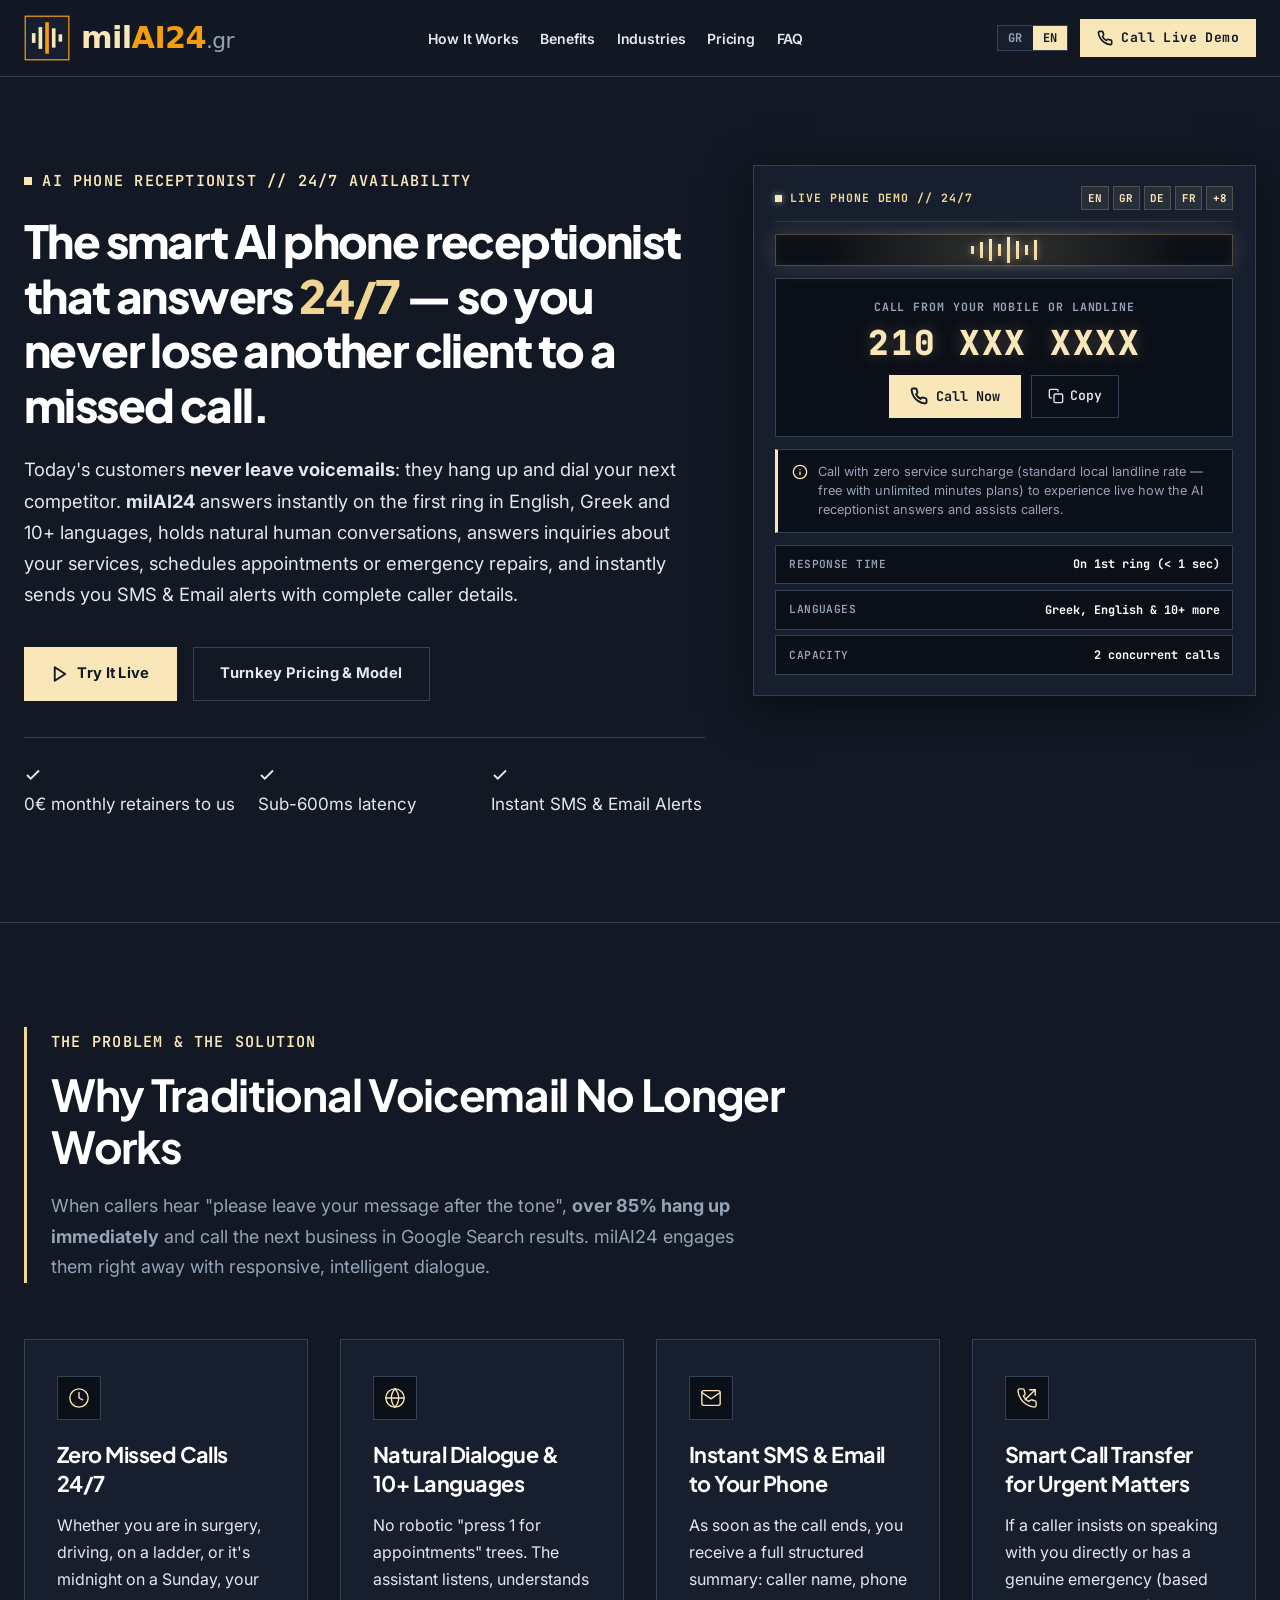
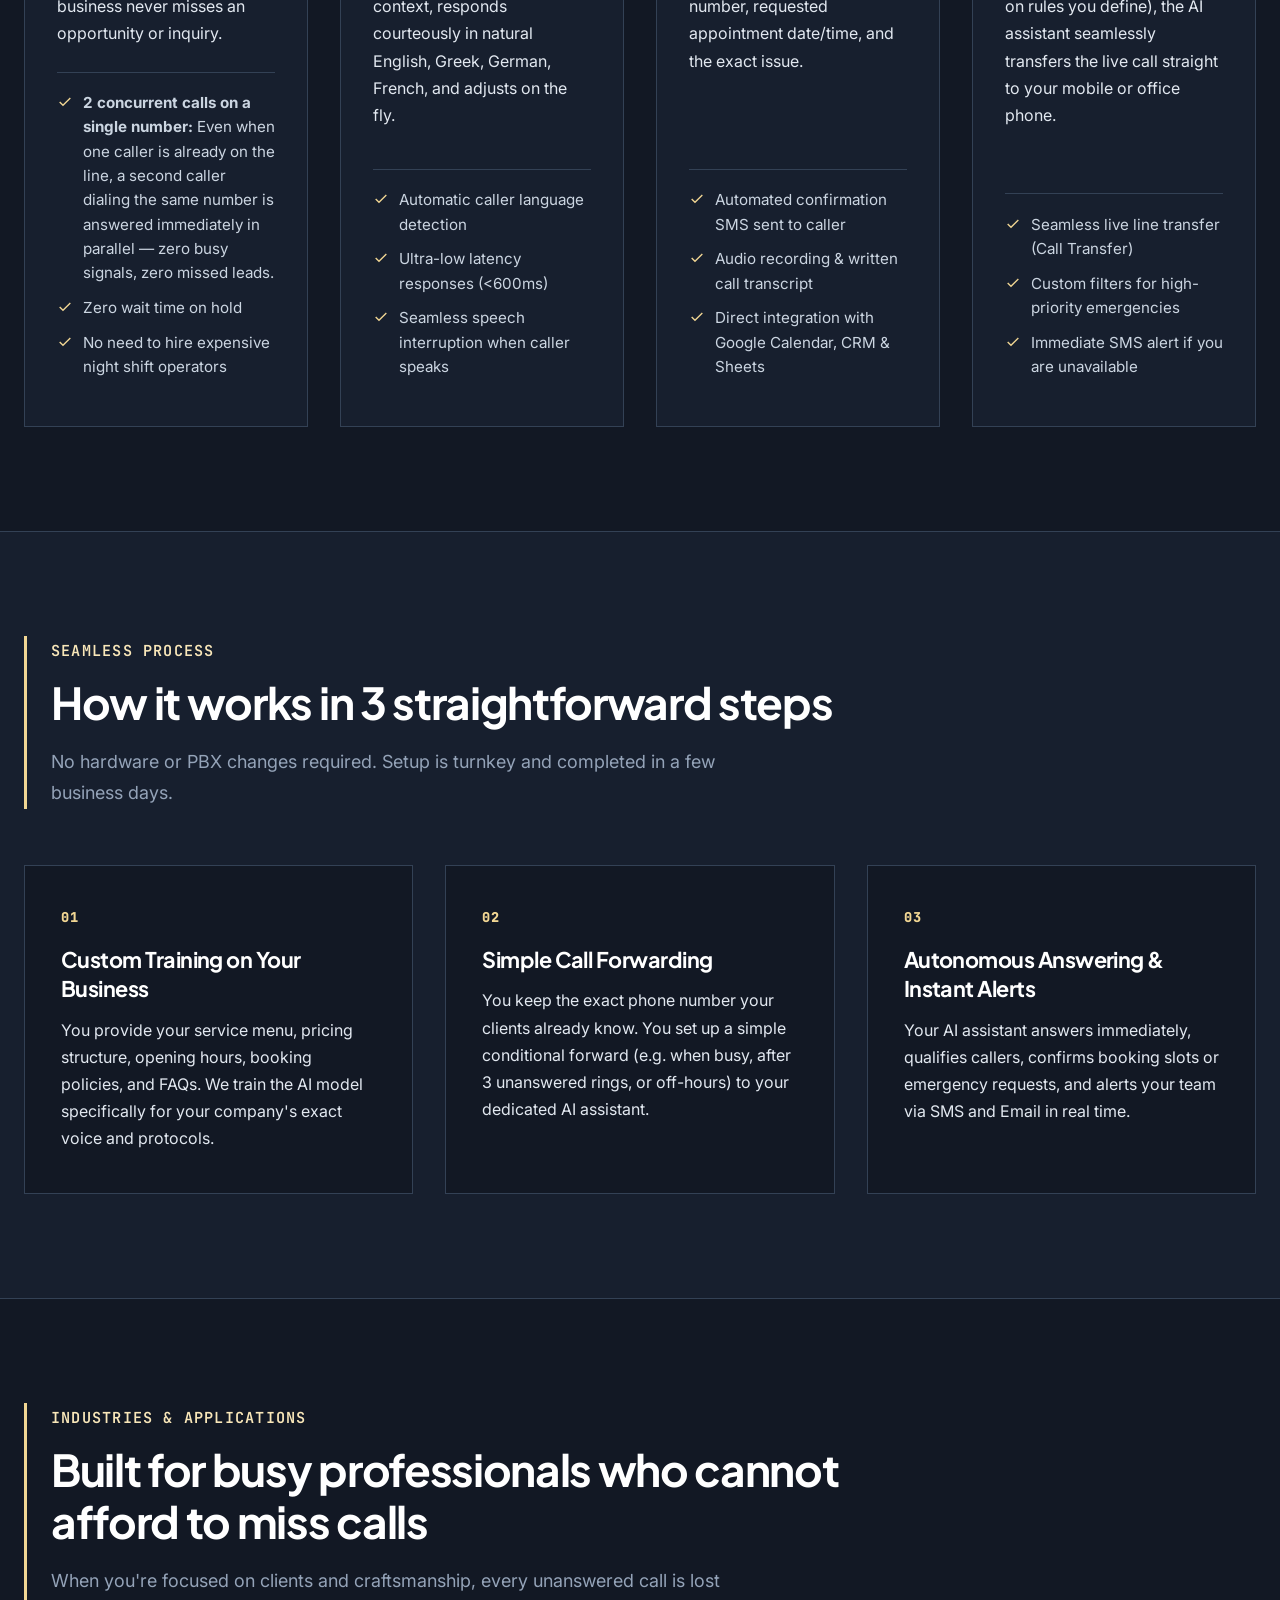
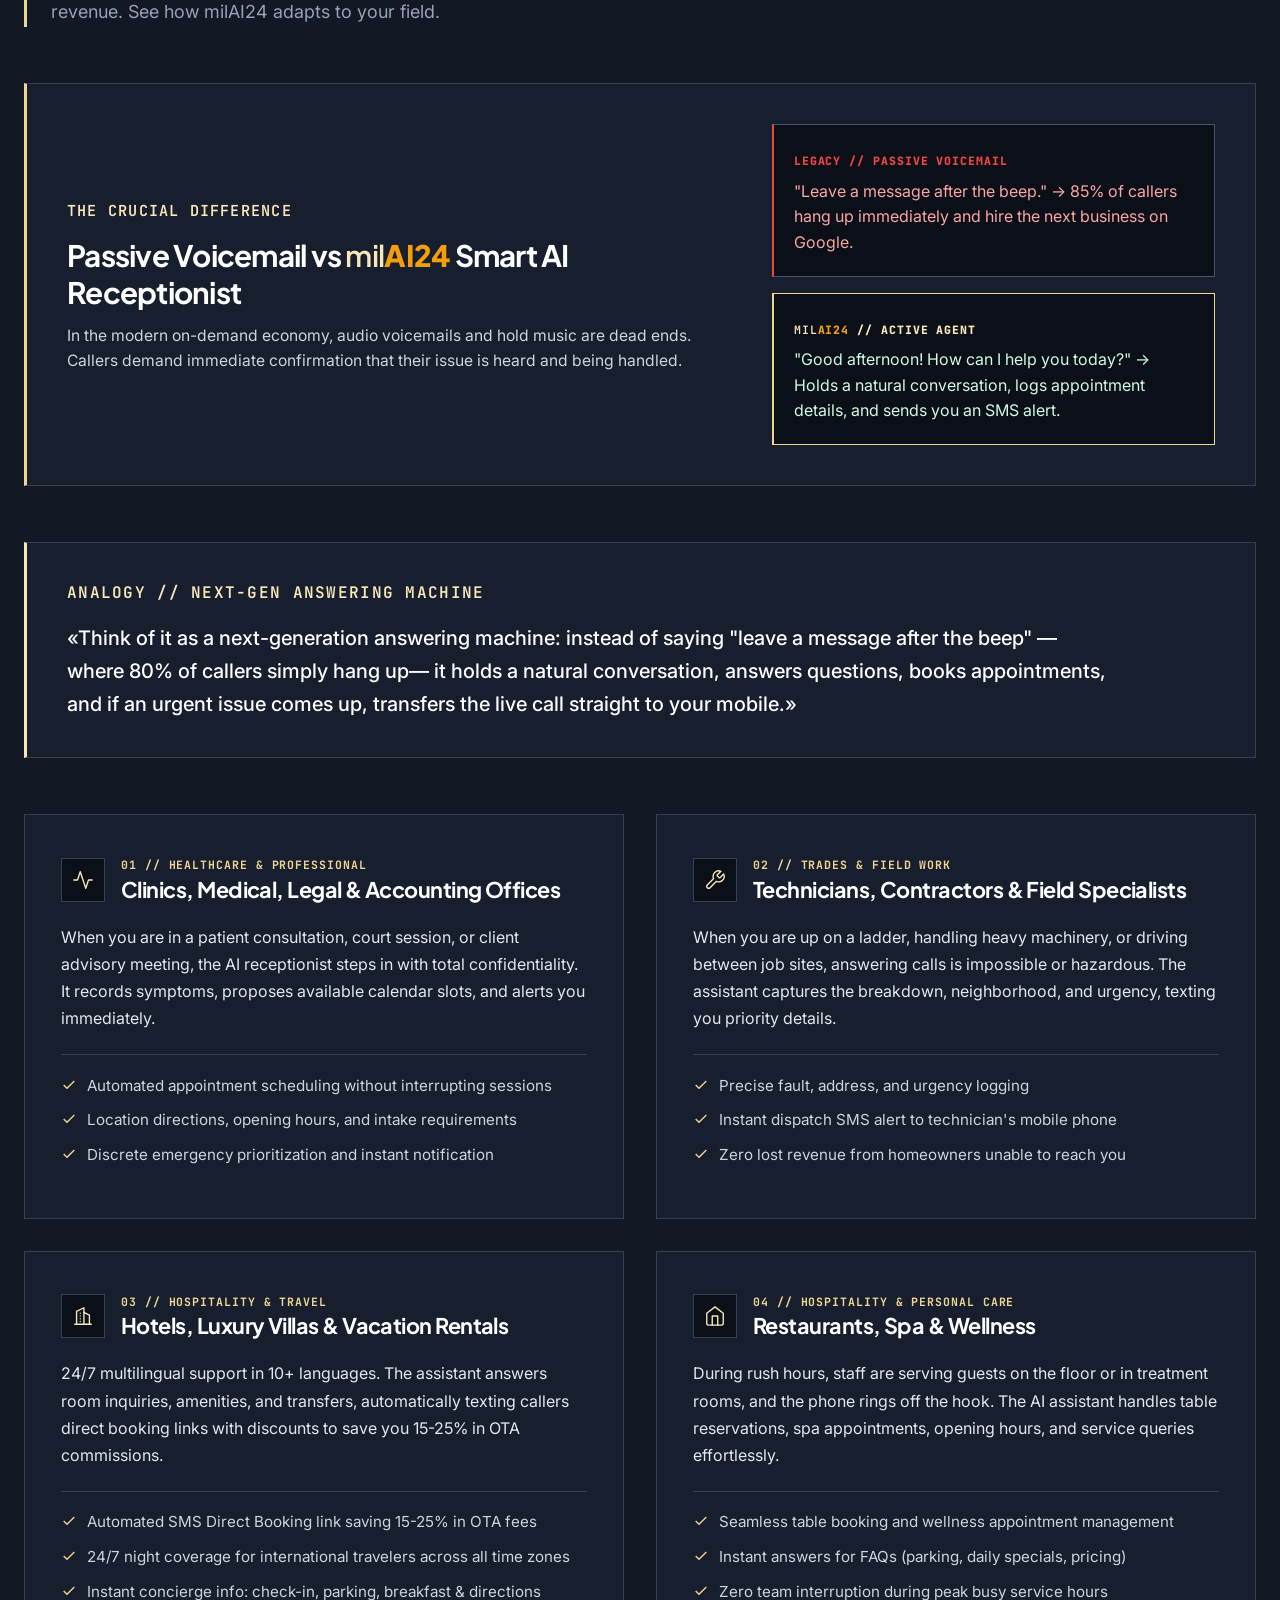
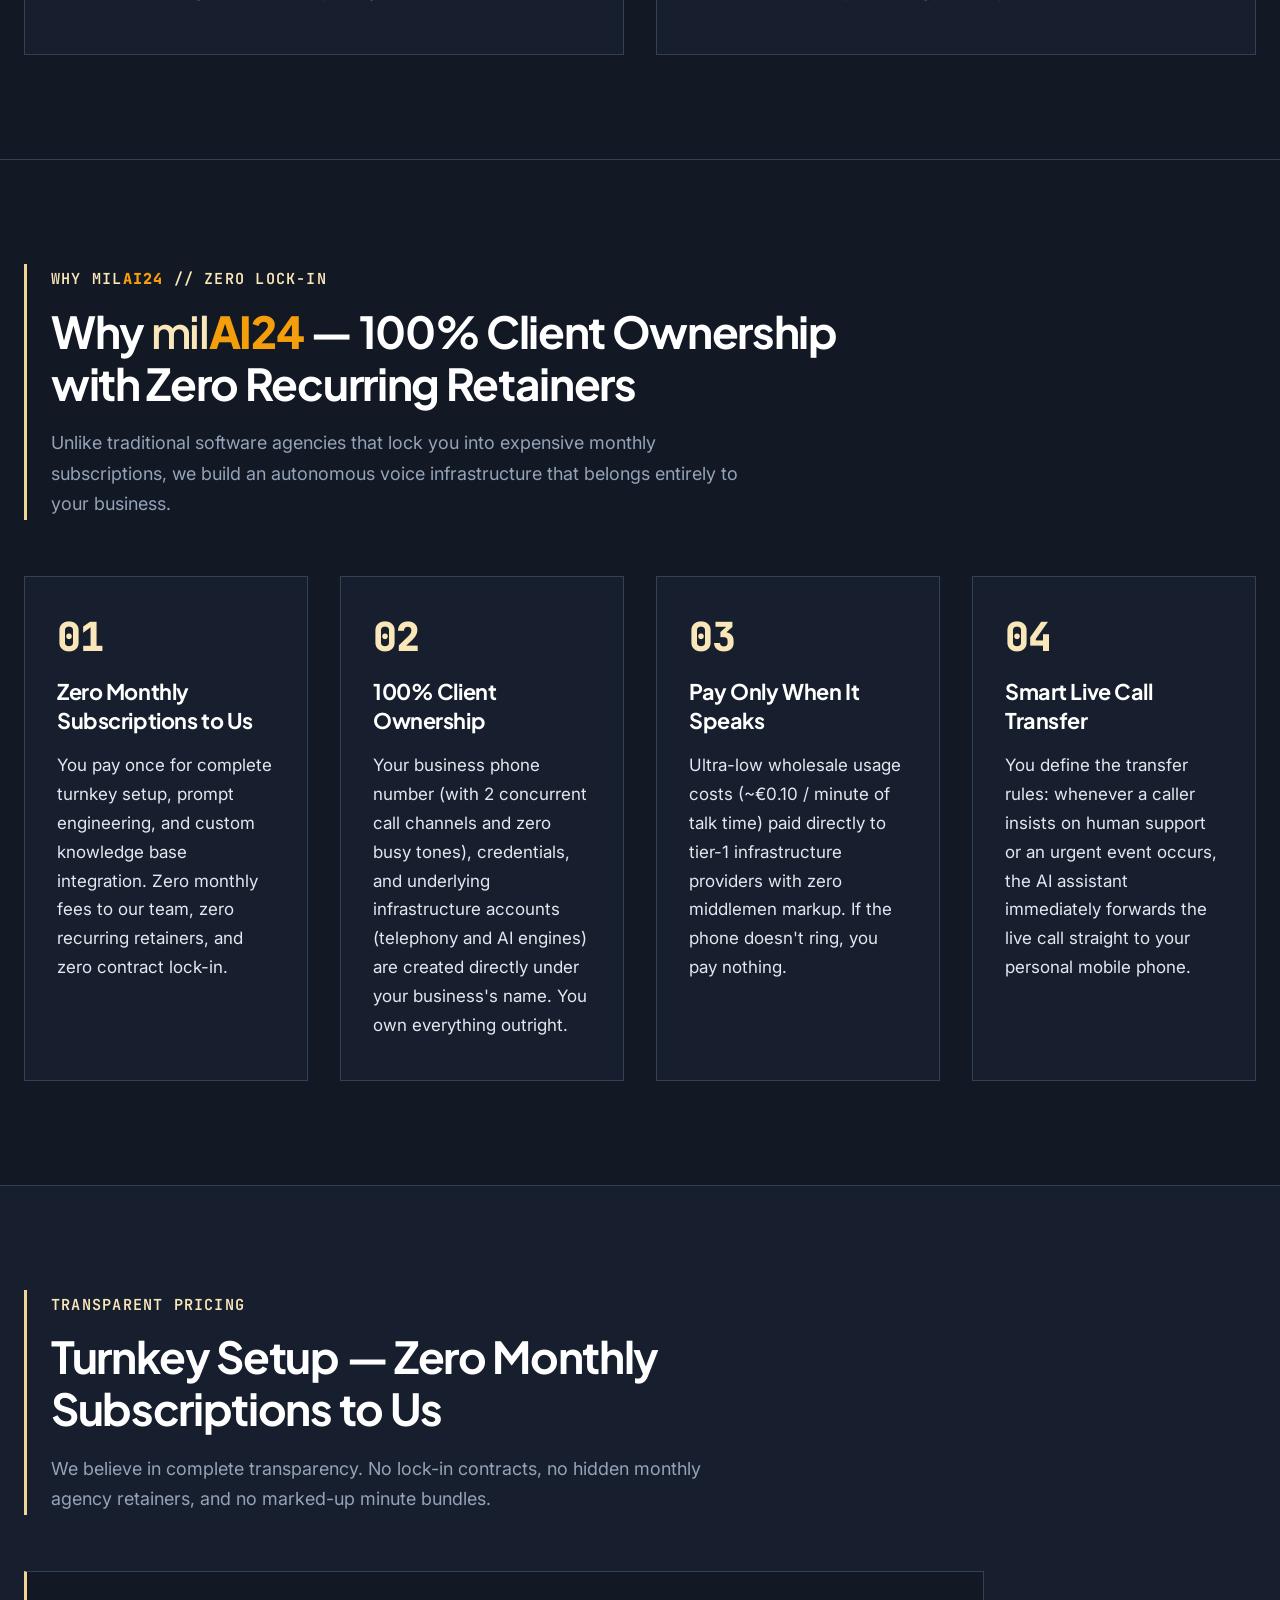
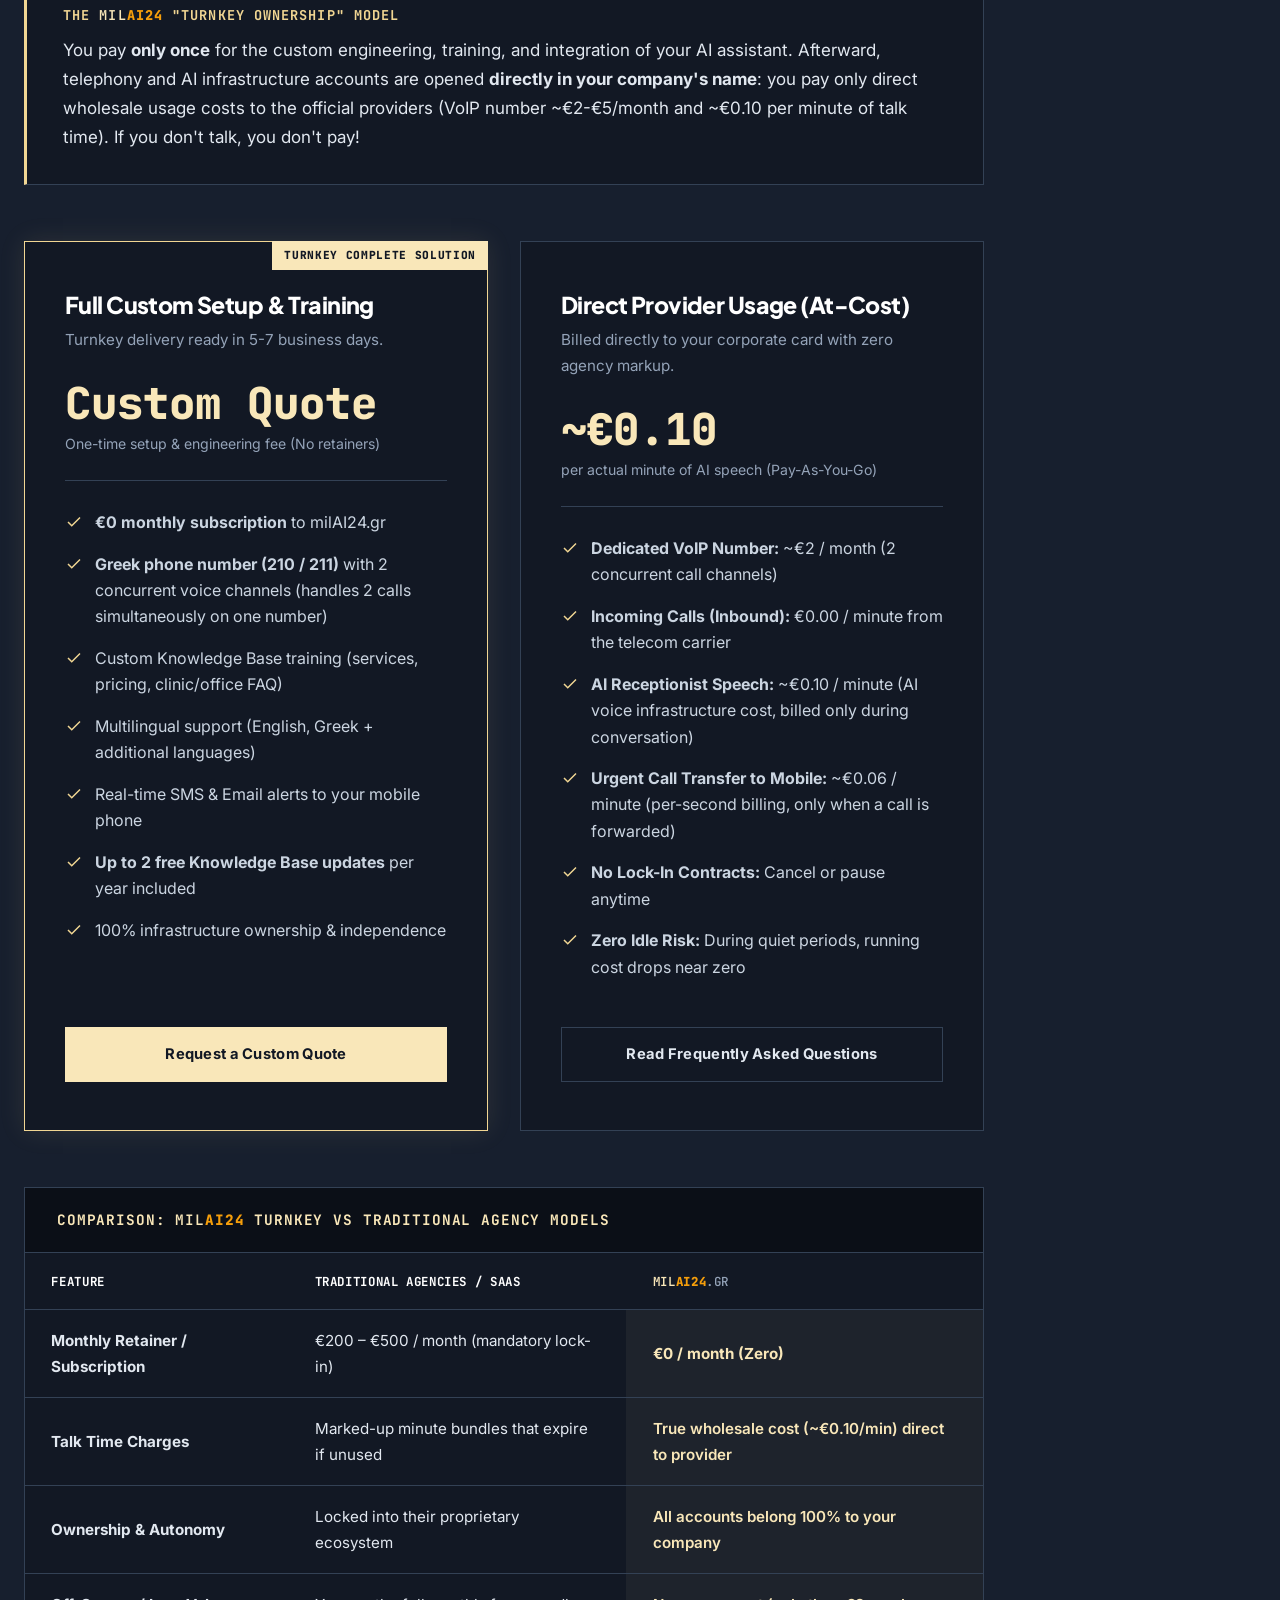
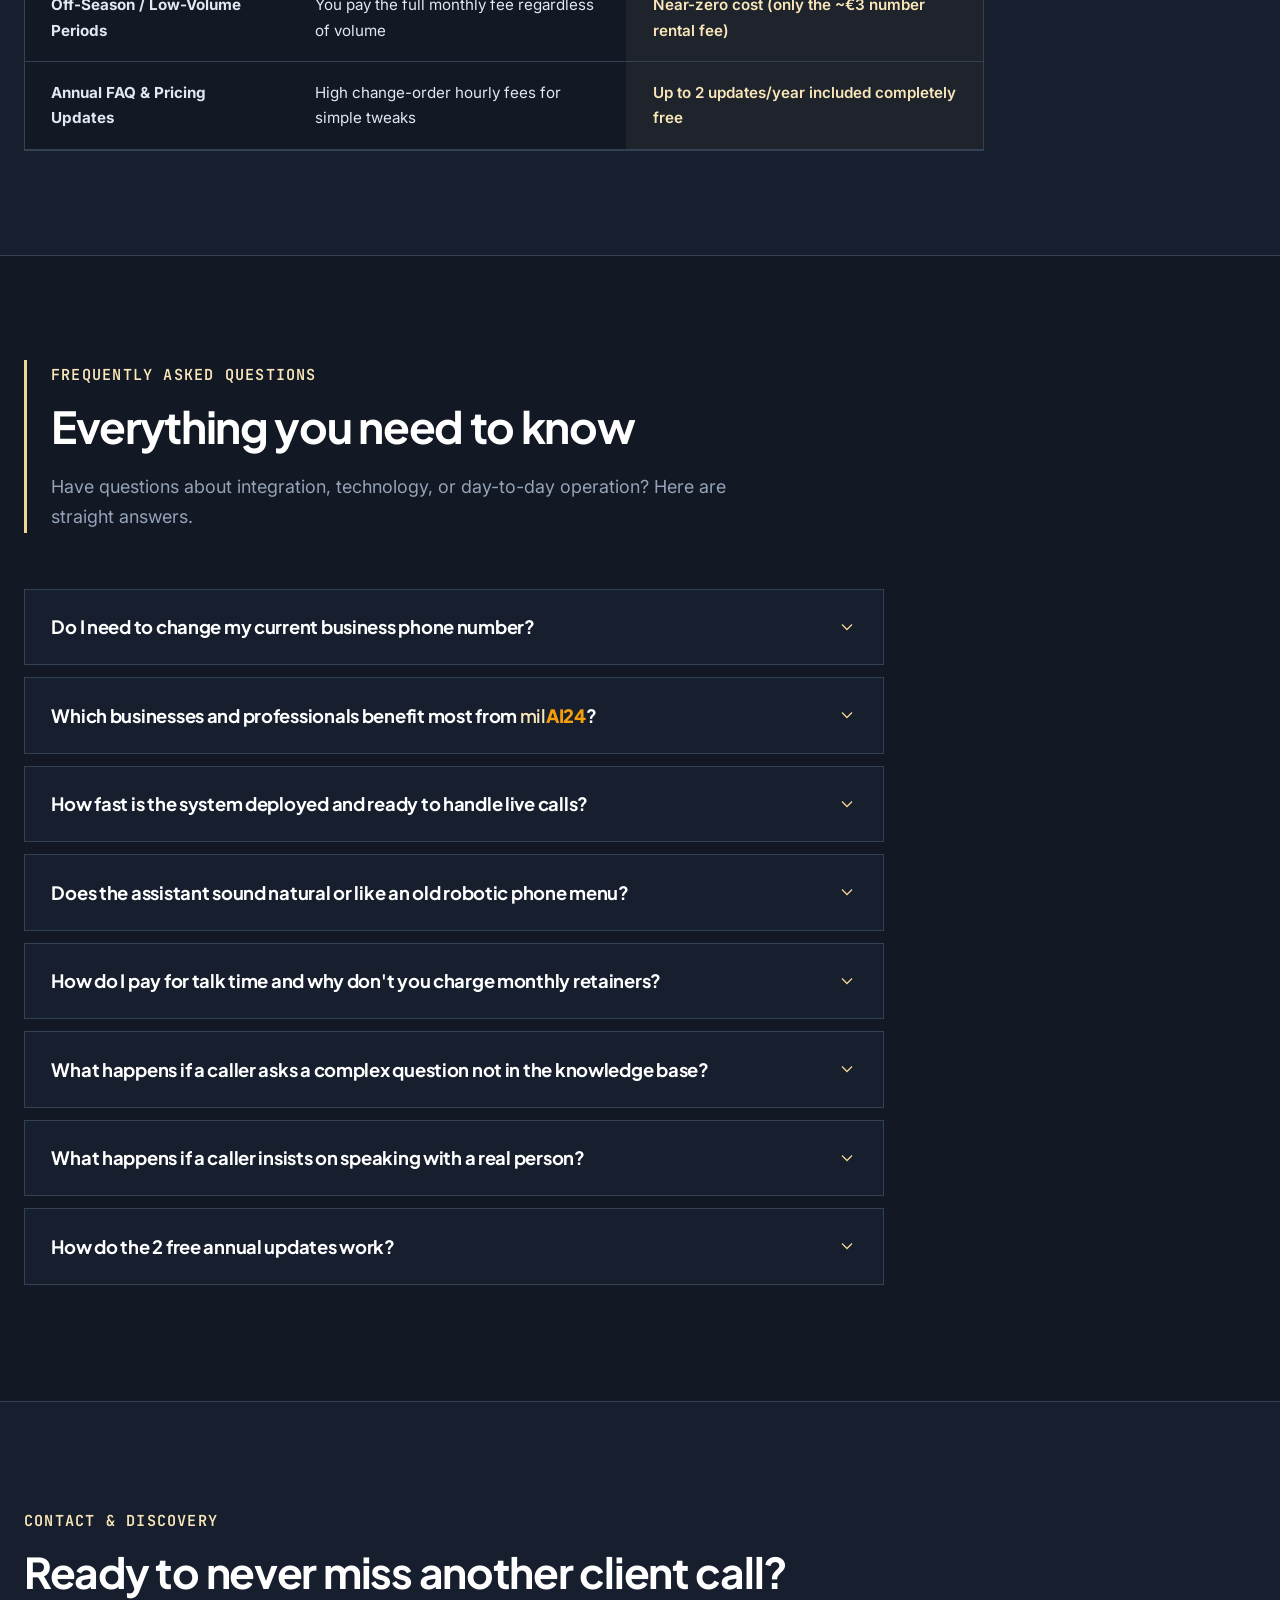
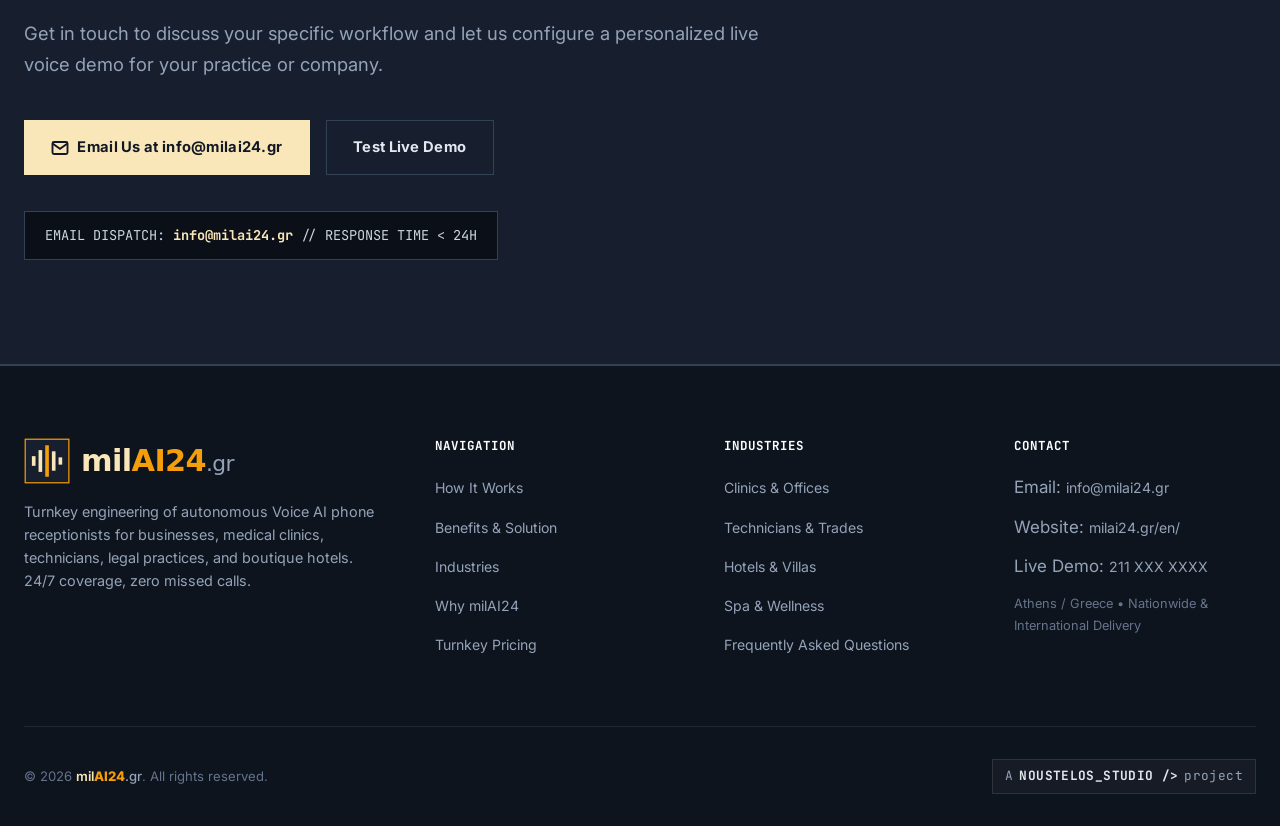
==== commit 0b54015c: "refactor(ux): remove ROI calculator section and refine Spa & Wellness footer label" ====
--- a/en/index.html
+++ b/en/index.html
@@ -610,16 +610,16 @@
               </div>
               <div>
                 <span class="industry-card-category">04 // Hospitality &amp; Personal Care</span>
-                <h3 class="industry-card-title">Restaurants, Salons &amp; Local Businesses</h3>
+                <h3 class="industry-card-title">Restaurants, Spa &amp; Wellness</h3>
               </div>
             </div>
             <p class="industry-card-desc">
-              During rush hours, staff are serving guests on the floor or in treatment rooms, and the phone rings off the hook. The AI assistant handles table reservations, salon appointments, opening hours, and menu queries effortlessly.
+              During rush hours, staff are serving guests on the floor or in treatment rooms, and the phone rings off the hook. The AI assistant handles table reservations, spa appointments, opening hours, and service queries effortlessly.
             </p>
             <ul class="industry-perks-list">
               <li>
                 <svg width="16" height="16" viewBox="0 0 24 24" fill="none" stroke="currentColor" stroke-width="2.5"><polyline points="20 6 9 17 4 12"></polyline></svg>
-                <span>Seamless table booking and beauty appointment management</span>
+                <span>Seamless table booking and wellness appointment management</span>
               </li>
               <li>
                 <svg width="16" height="16" viewBox="0 0 24 24" fill="none" stroke="currentColor" stroke-width="2.5"><polyline points="20 6 9 17 4 12"></polyline></svg>
@@ -636,57 +636,7 @@
       </div>
     </section>
 
-    <!-- ======================================================================
-         6. Generalized Interactive B2B ROI Calculator
-         ====================================================================== -->
-    <section class="section-calculator" id="calculator">
-      <div class="container">
-        <div class="section-header">
-          <span class="section-tag">ROI Performance Calculator</span>
-          <h2 class="section-title">How much revenue do you lose each month to unanswered calls?</h2>
-          <p class="section-subtitle">
-            Conservatively estimate the additional revenue your business can recover by answering every prospective client on the very first ring.
-          </p>
-        </div>
-
-        <div class="calc-box">
-          <div class="calc-grid">
-            <!-- Controls -->
-            <div class="calc-controls">
-              <div class="calc-control-group">
-                <div class="calc-label">
-                  <span>Missed calls per week:</span>
-                  <span id="calc-missed-calls-val" class="text-accent font-bold">15 missed calls / week</span>
-                </div>
-                <input type="range" id="calc-missed-calls" class="calc-slider" min="5" max="80" value="15" step="1">
-              </div>
-
-              <div class="calc-control-group">
-                <div class="calc-label">
-                  <span>Average client or service value:</span>
-                  <span id="calc-avg-order-val" class="text-accent font-bold">€100</span>
-                </div>
-                <input type="range" id="calc-avg-order" class="calc-slider" min="20" max="600" value="100" step="10">
-              </div>
-              
-              <p style="font-size: 0.85rem; color: #64748B;">
-                * Calculated using a conservative 20% conversion rate of rescued calls into closed appointments/clients (customers who would have otherwise dialed your direct competitor).
-              </p>
-            </div>
-
-            <!-- Results -->
-            <div class="calc-result-box">
-              <div class="calc-result-title">Estimated Monthly Recovered Revenue</div>
-              <div class="calc-result-number" id="calc-recovered-sum">+€1,300 / mo</div>
-              <div class="calc-result-sub" id="calc-annual-savings">~€15,600 annual revenue saved from competitors</div>
-              <div style="font-size: 0.78rem; color: #94A3B8; margin-top: 0.6rem;" id="calc-converted-customers">
-                Equivalent to ~13 rescued clients/mo (from 65 missed calls)
-              </div>
-            </div>
-          </div>
-        </div>
-      </div>
-    </section>
+
 
     <!-- ======================================================================
          6. Value Pillars: Zero Monthly Lock-in / Turnkey Ownership
@@ -1059,8 +1009,8 @@
             <li><a href="#how-it-works">How It Works</a></li>
             <li><a href="#benefits">Benefits &amp; Solution</a></li>
             <li><a href="#industries">Industries</a></li>
+            <li><a href="#why-us">Why milAI24</a></li>
             <li><a href="#pricing">Turnkey Pricing</a></li>
-            <li><a href="#calculator">Savings Calculator</a></li>
           </ul>
         </div>
 
@@ -1071,7 +1021,7 @@
             <li><a href="#industries">Clinics &amp; Offices</a></li>
             <li><a href="#industries">Technicians &amp; Trades</a></li>
             <li><a href="#industries">Hotels &amp; Villas</a></li>
-            <li><a href="#industries">Dining &amp; Salons</a></li>
+            <li><a href="#industries">Spa &amp; Wellness</a></li>
             <li><a href="#faq">Frequently Asked Questions</a></li>
           </ul>
         </div>
--- a/css/styles.css
+++ b/css/styles.css
@@ -1268,96 +1268,6 @@
   stroke-width: 2;
 }
 
-/* ==========================================================================
-   ROI Calculator Section (Technical Readout Panel)
-   ========================================================================= */
-.section-calculator {
-  padding: var(--section-spacing) 0;
-  background-color: var(--color-bg-secondary);
-  border-bottom: 1px solid var(--color-border);
-}
-
-.calc-box {
-  background: var(--color-bg-primary);
-  border: 1px solid var(--color-border);
-  padding: 3rem 2.5rem;
-  max-width: 920px;
-  margin: 0;
-}
-
-.calc-grid {
-  display: grid;
-  grid-template-columns: 1.15fr 0.85fr;
-  gap: 3rem;
-  align-items: center;
-}
-
-.calc-control-group {
-  margin-bottom: 1.75rem;
-}
-
-.calc-label {
-  display: flex;
-  justify-content: space-between;
-  font-size: 0.95rem;
-  font-weight: 600;
-  color: #FFFFFF;
-  margin-bottom: 0.6rem;
-}
-
-/* Sharp Slider */
-.calc-slider {
-  width: 100%;
-  height: 4px;
-  background: #334155;
-  outline: none;
-  accent-color: var(--color-accent);
-  cursor: pointer;
-  -webkit-appearance: none;
-}
-
-.calc-slider::-webkit-slider-thumb {
-  -webkit-appearance: none;
-  appearance: none;
-  width: 16px;
-  height: 16px;
-  background: #121824;
-  border: 2px solid var(--color-accent);
-  cursor: pointer;
-}
-
-.calc-result-box {
-  background: #0B0F17;
-  border: 1px solid var(--color-border);
-  border-left: 3px solid var(--color-accent-gold);
-  padding: 2.25rem 2rem;
-  color: #FFFFFF;
-  text-align: left;
-}
-
-.calc-result-title {
-  font-family: var(--font-mono);
-  font-size: 0.78rem;
-  color: #94A3B8;
-  text-transform: uppercase;
-  letter-spacing: 0.08em;
-  margin-bottom: 0.5rem;
-}
-
-.calc-result-number {
-  font-family: var(--font-mono);
-  font-size: 2.75rem;
-  font-weight: 800;
-  color: var(--color-accent);
-  line-height: 1.1;
-  margin-bottom: 0.5rem;
-}
-
-.calc-result-sub {
-  font-size: 0.92rem;
-  color: #CBD5E1;
-  line-height: 1.5;
-}
 
 /* ==========================================================================
    Value Pillars (Zero Monthly Lock-in / Turnkey Ownership)
@@ -2044,10 +1954,6 @@
     grid-template-columns: 1fr;
   }
 
-  .calc-grid {
-    grid-template-columns: 1fr;
-  }
-
   .footer-grid {
     grid-template-columns: 1fr;
     gap: 2rem;
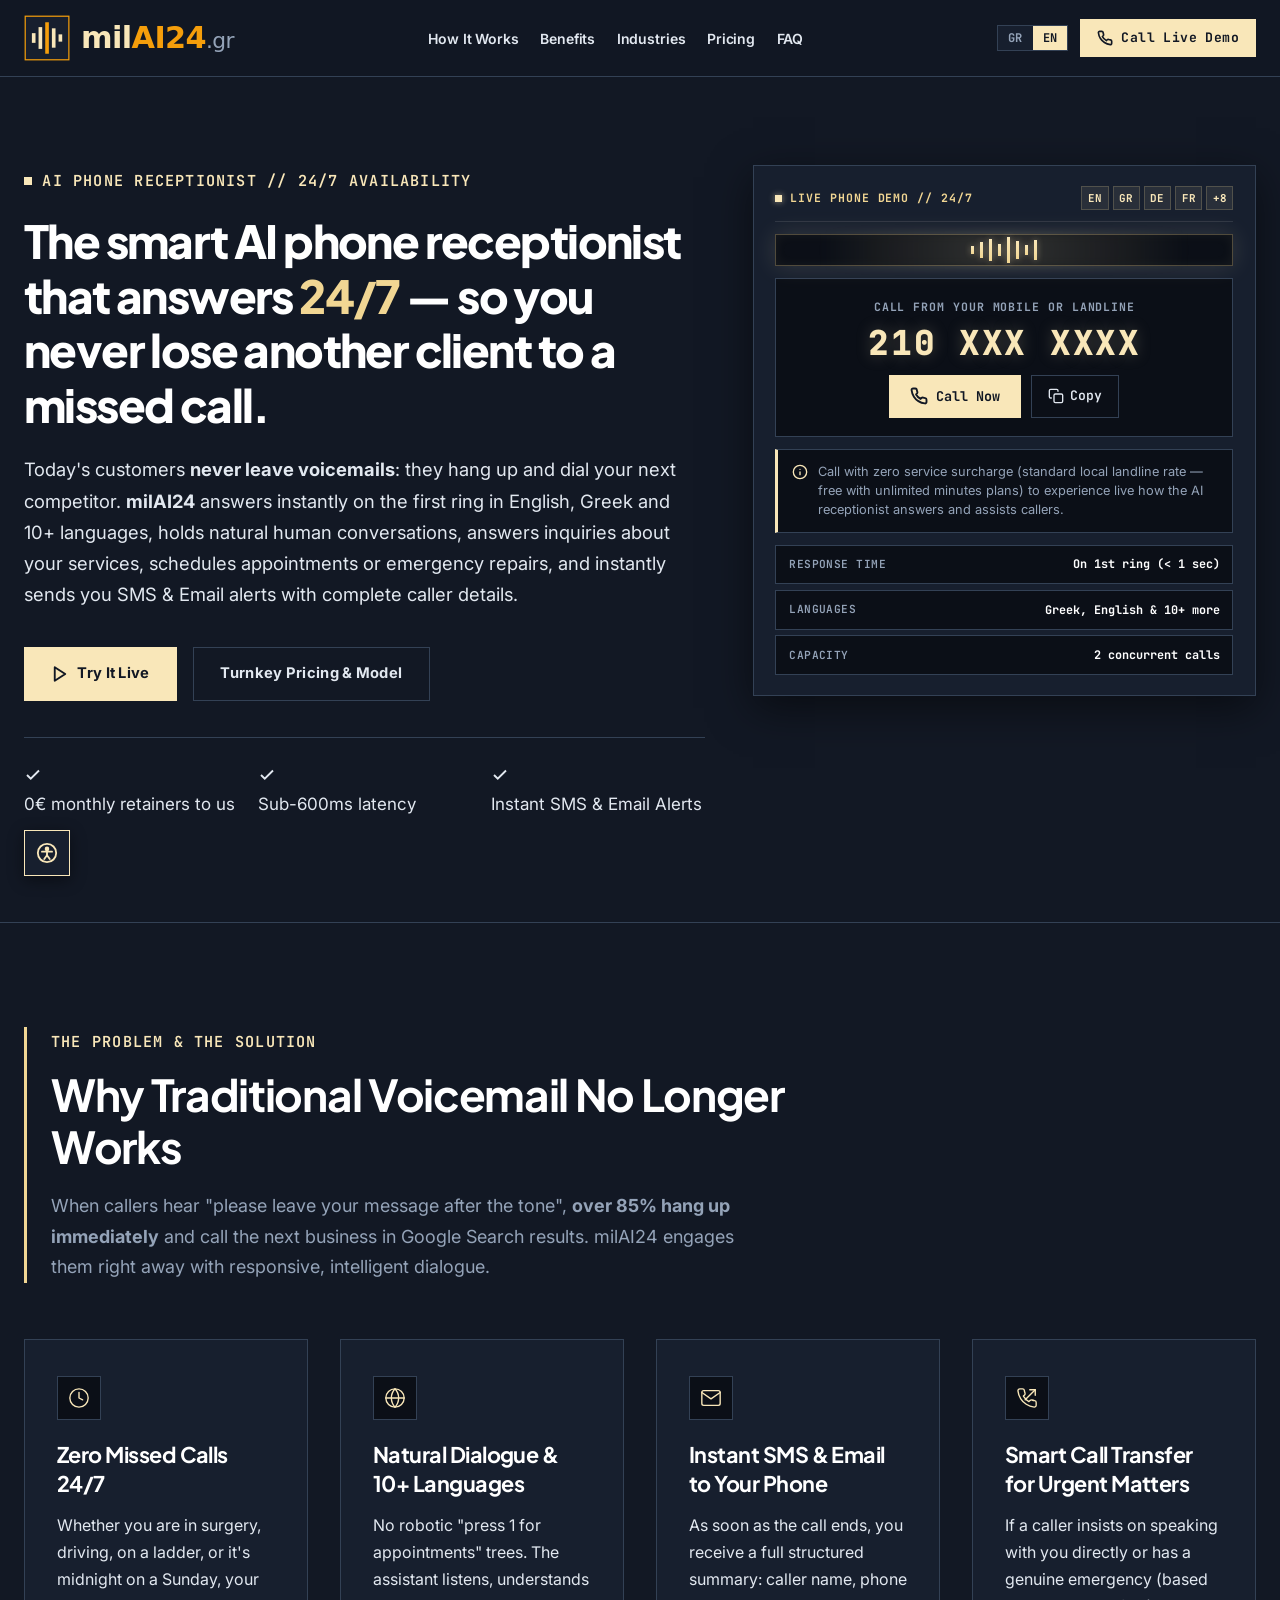
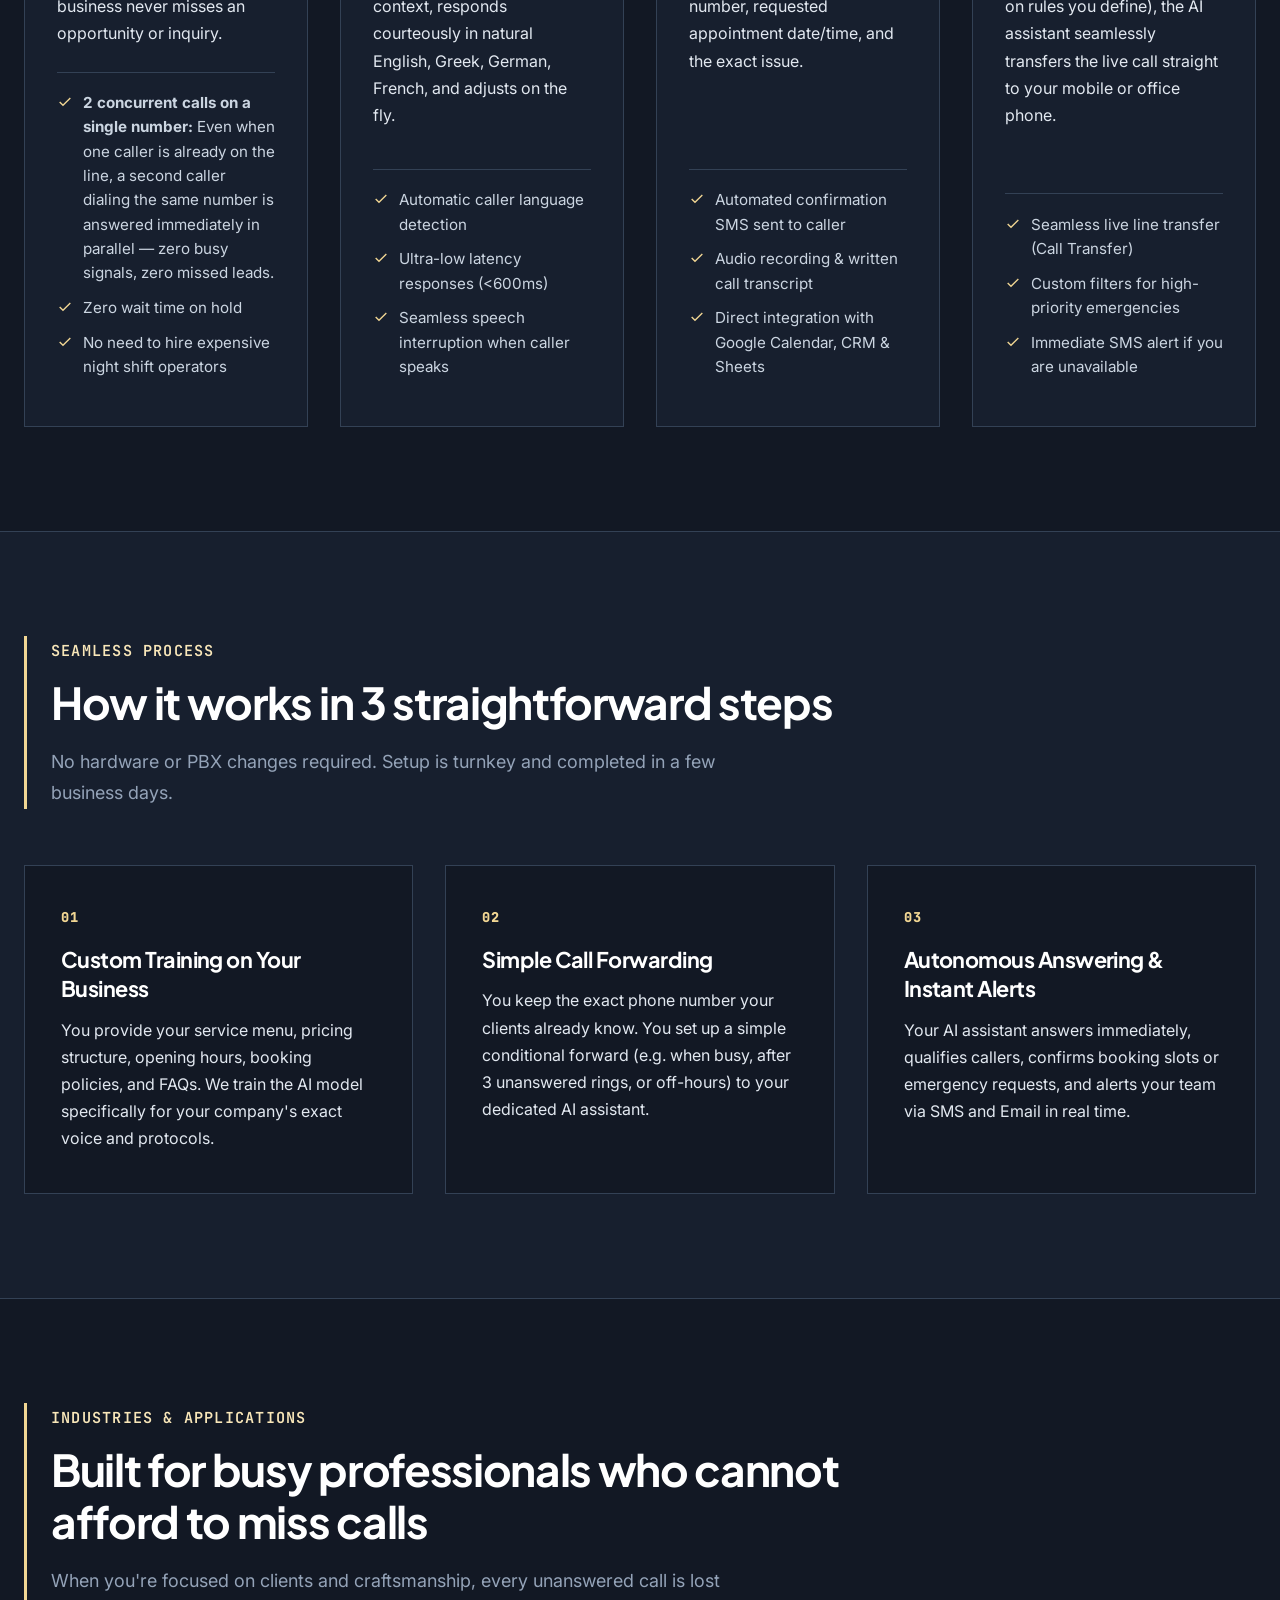
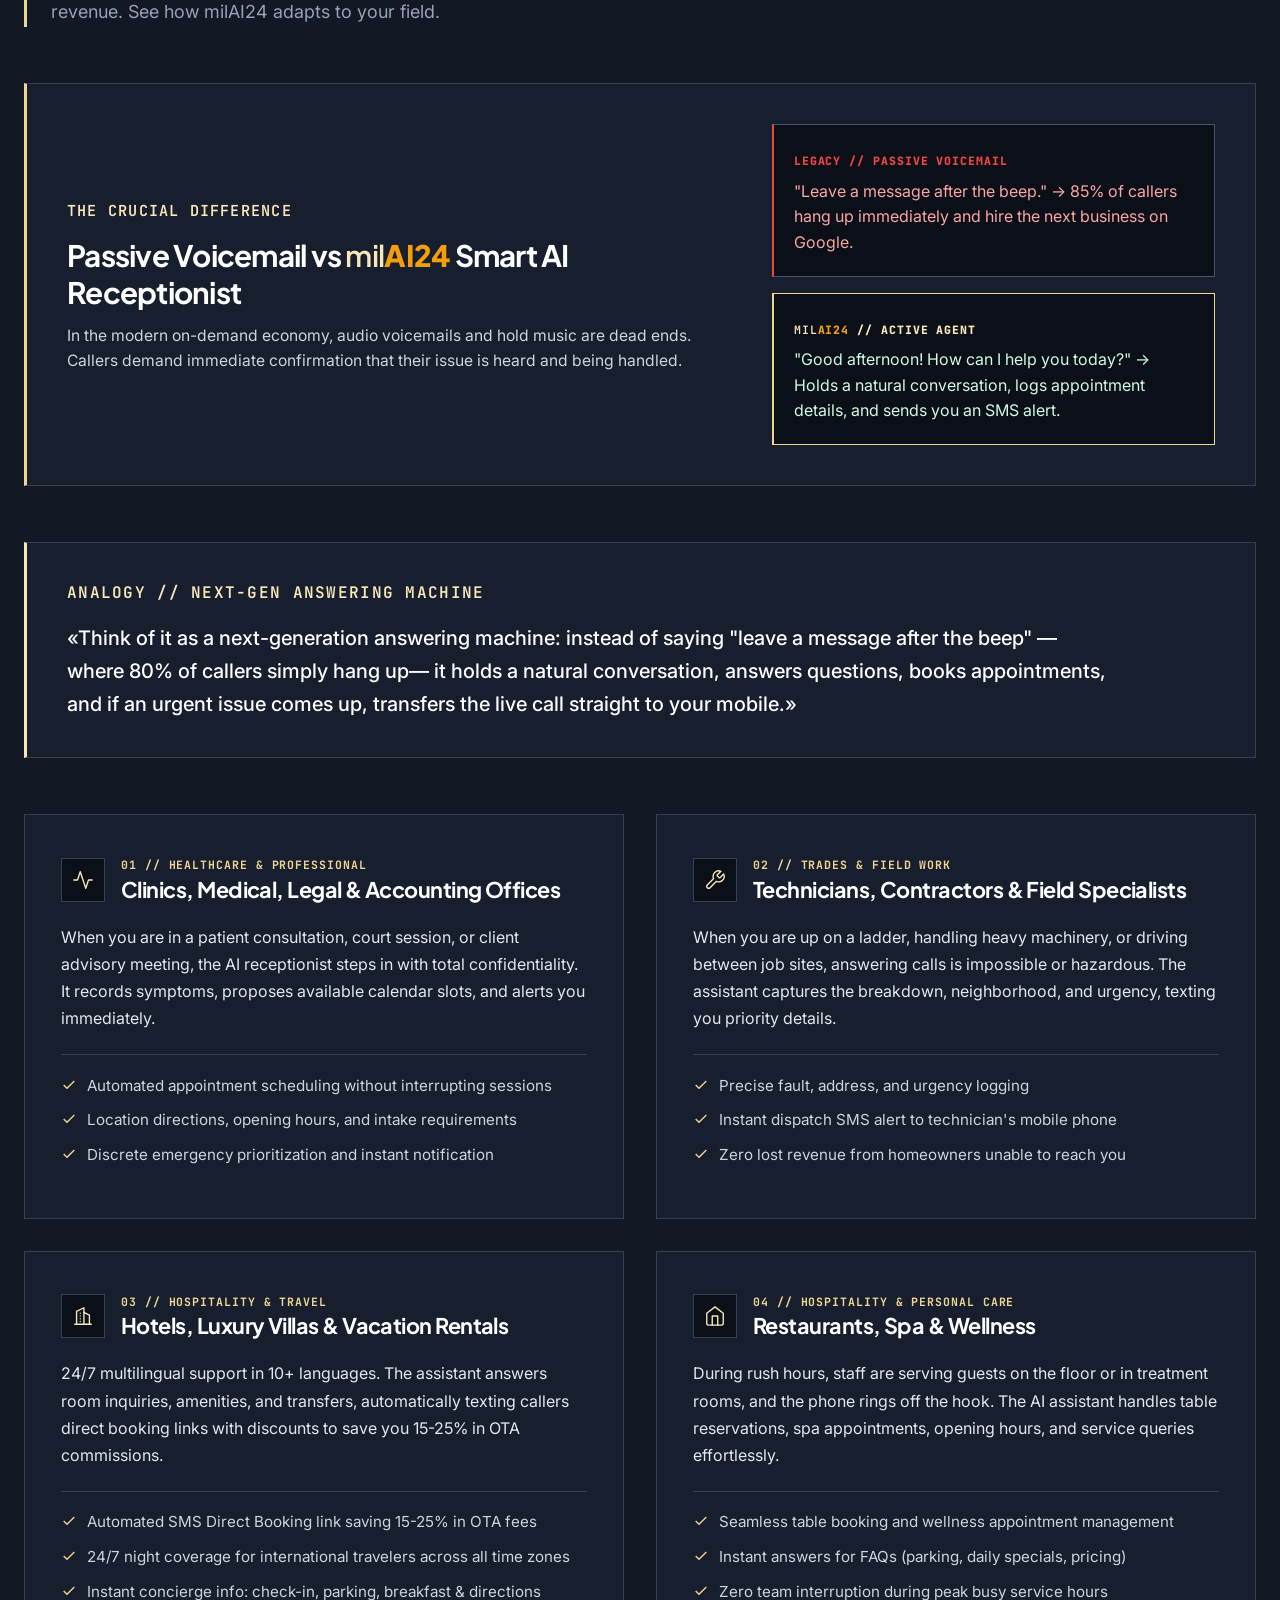
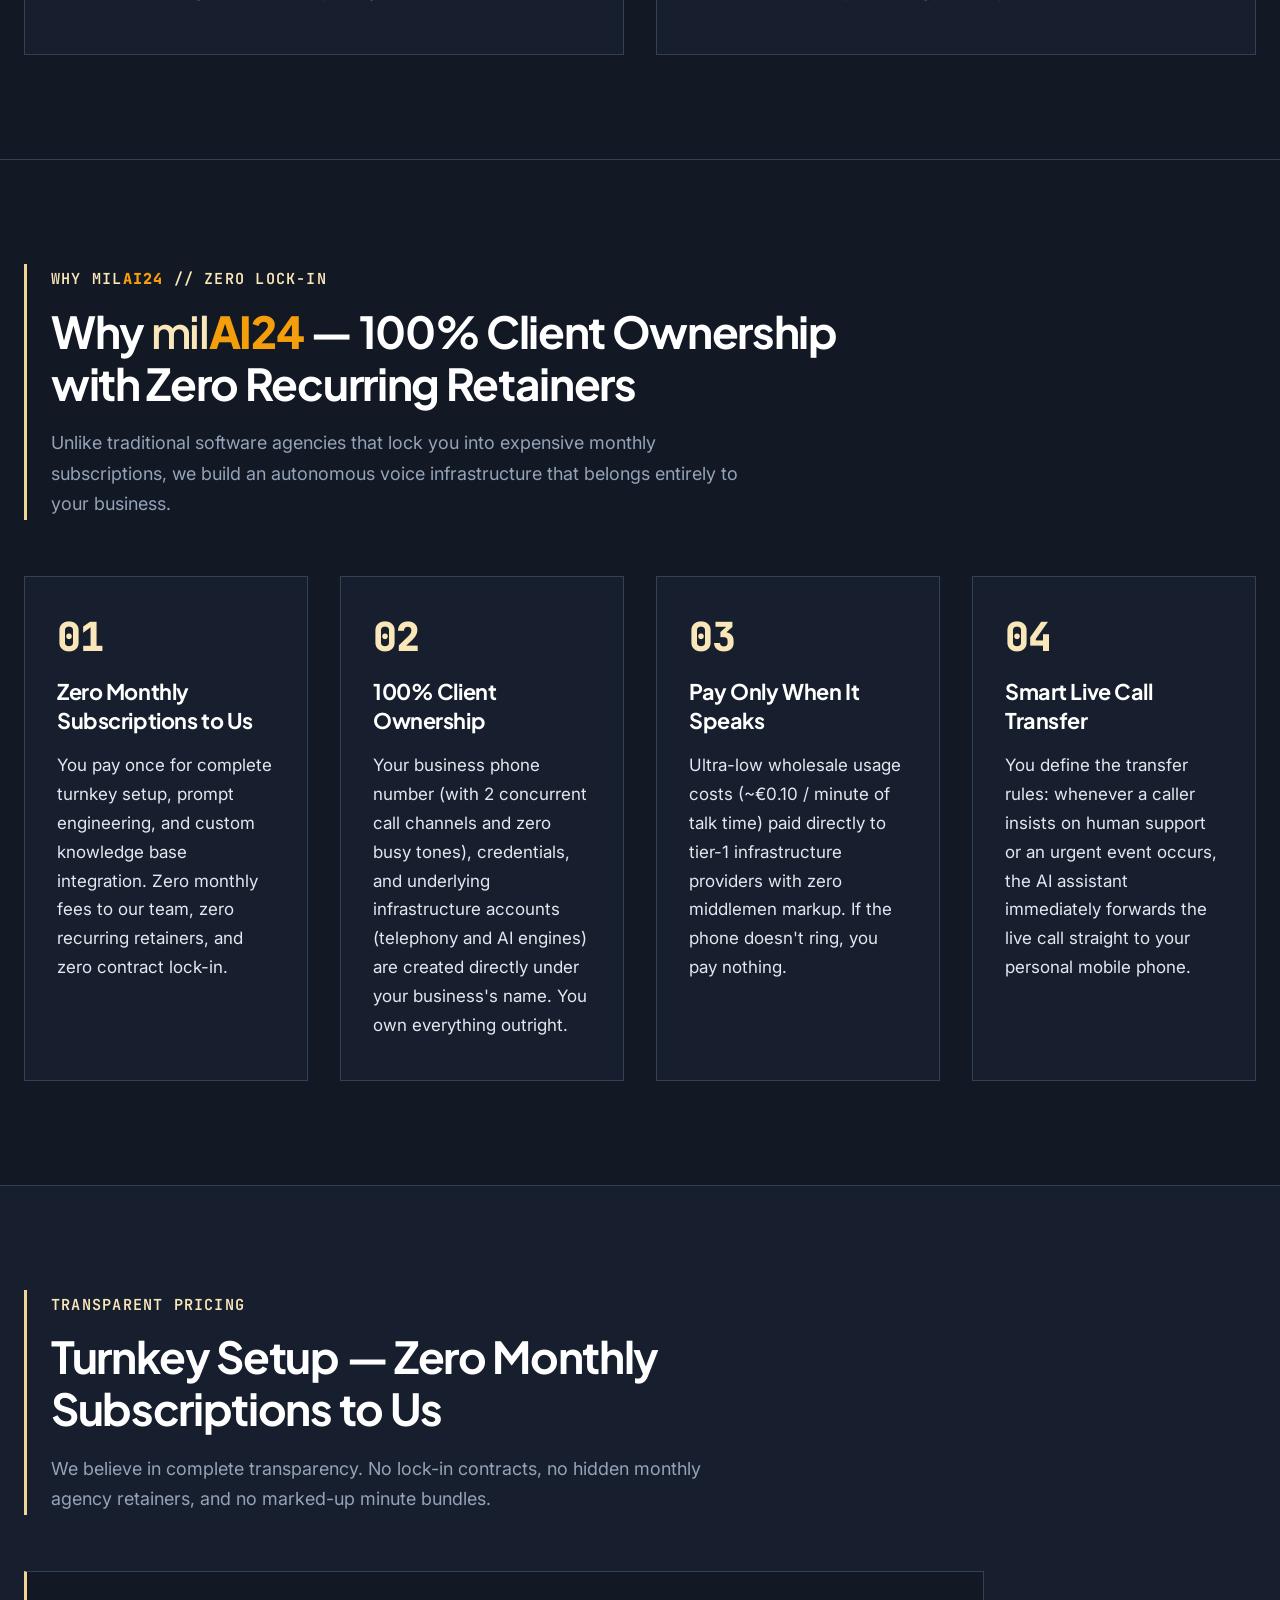
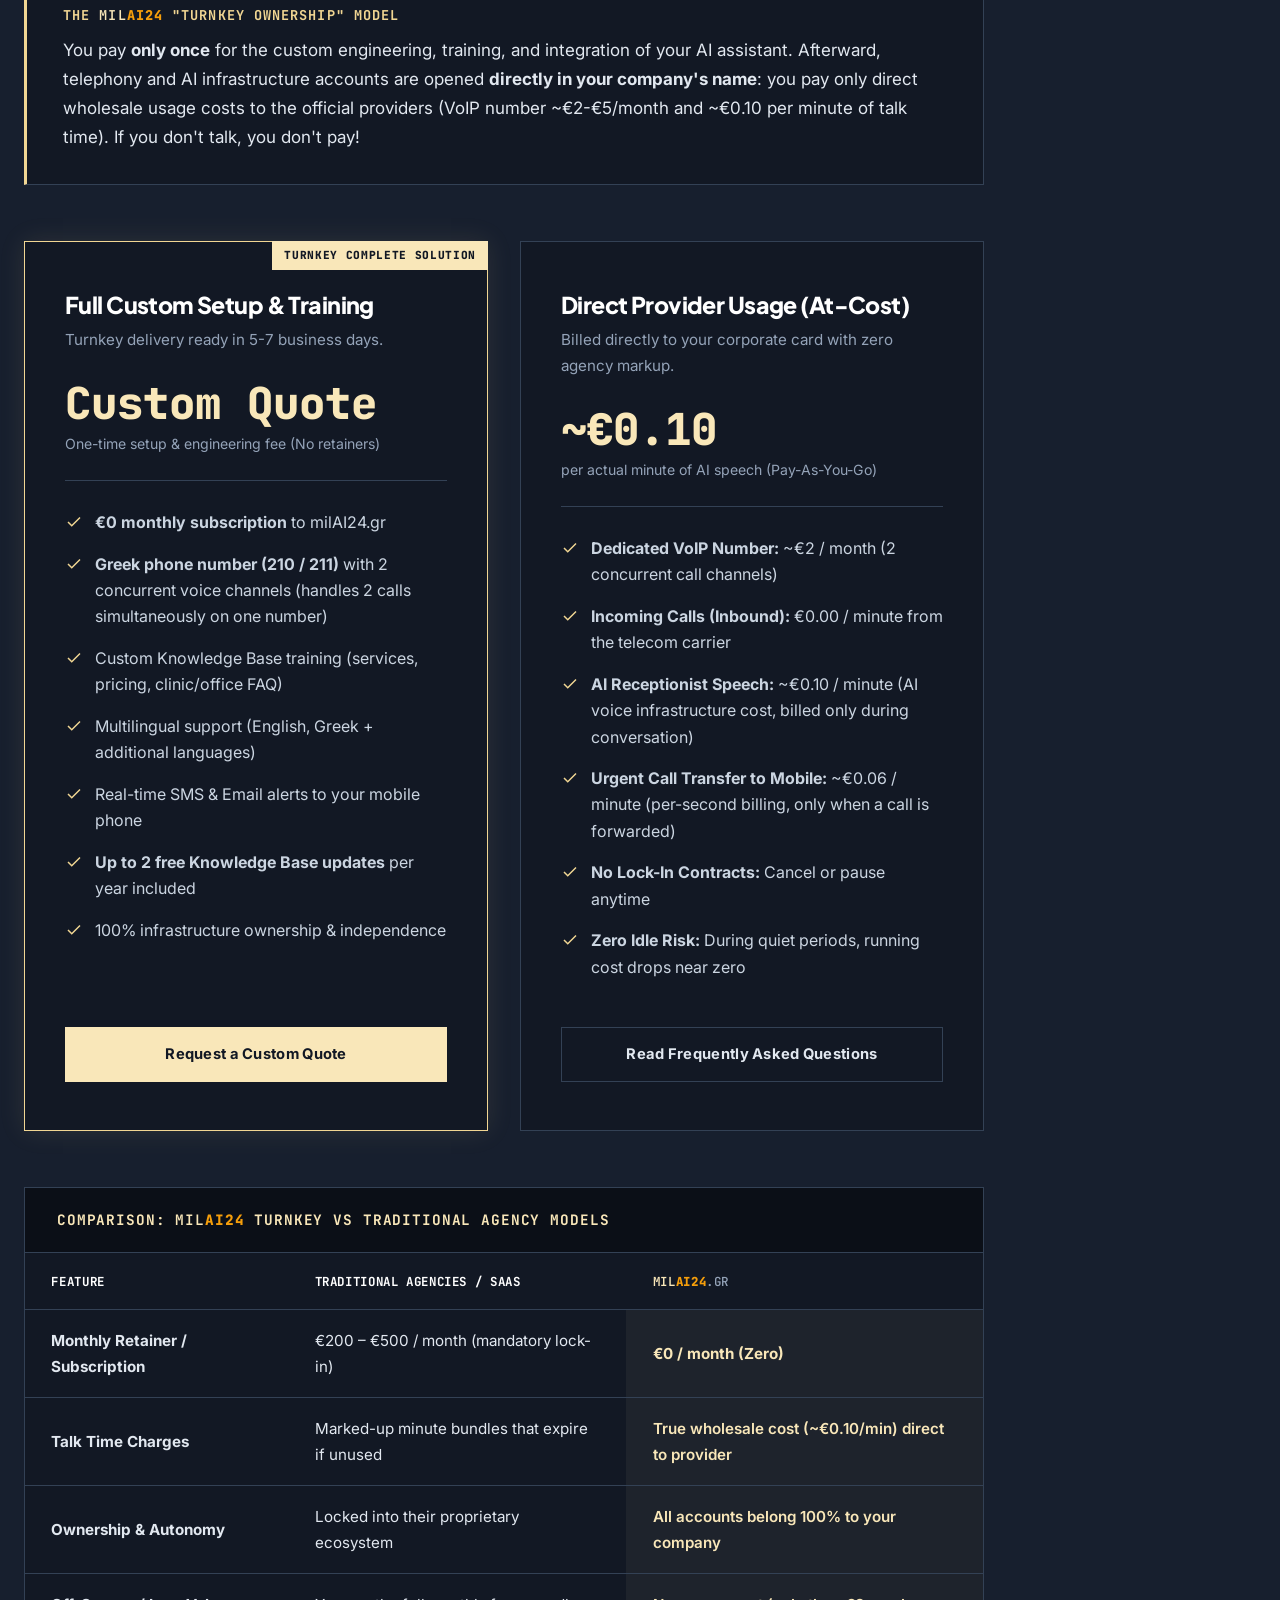
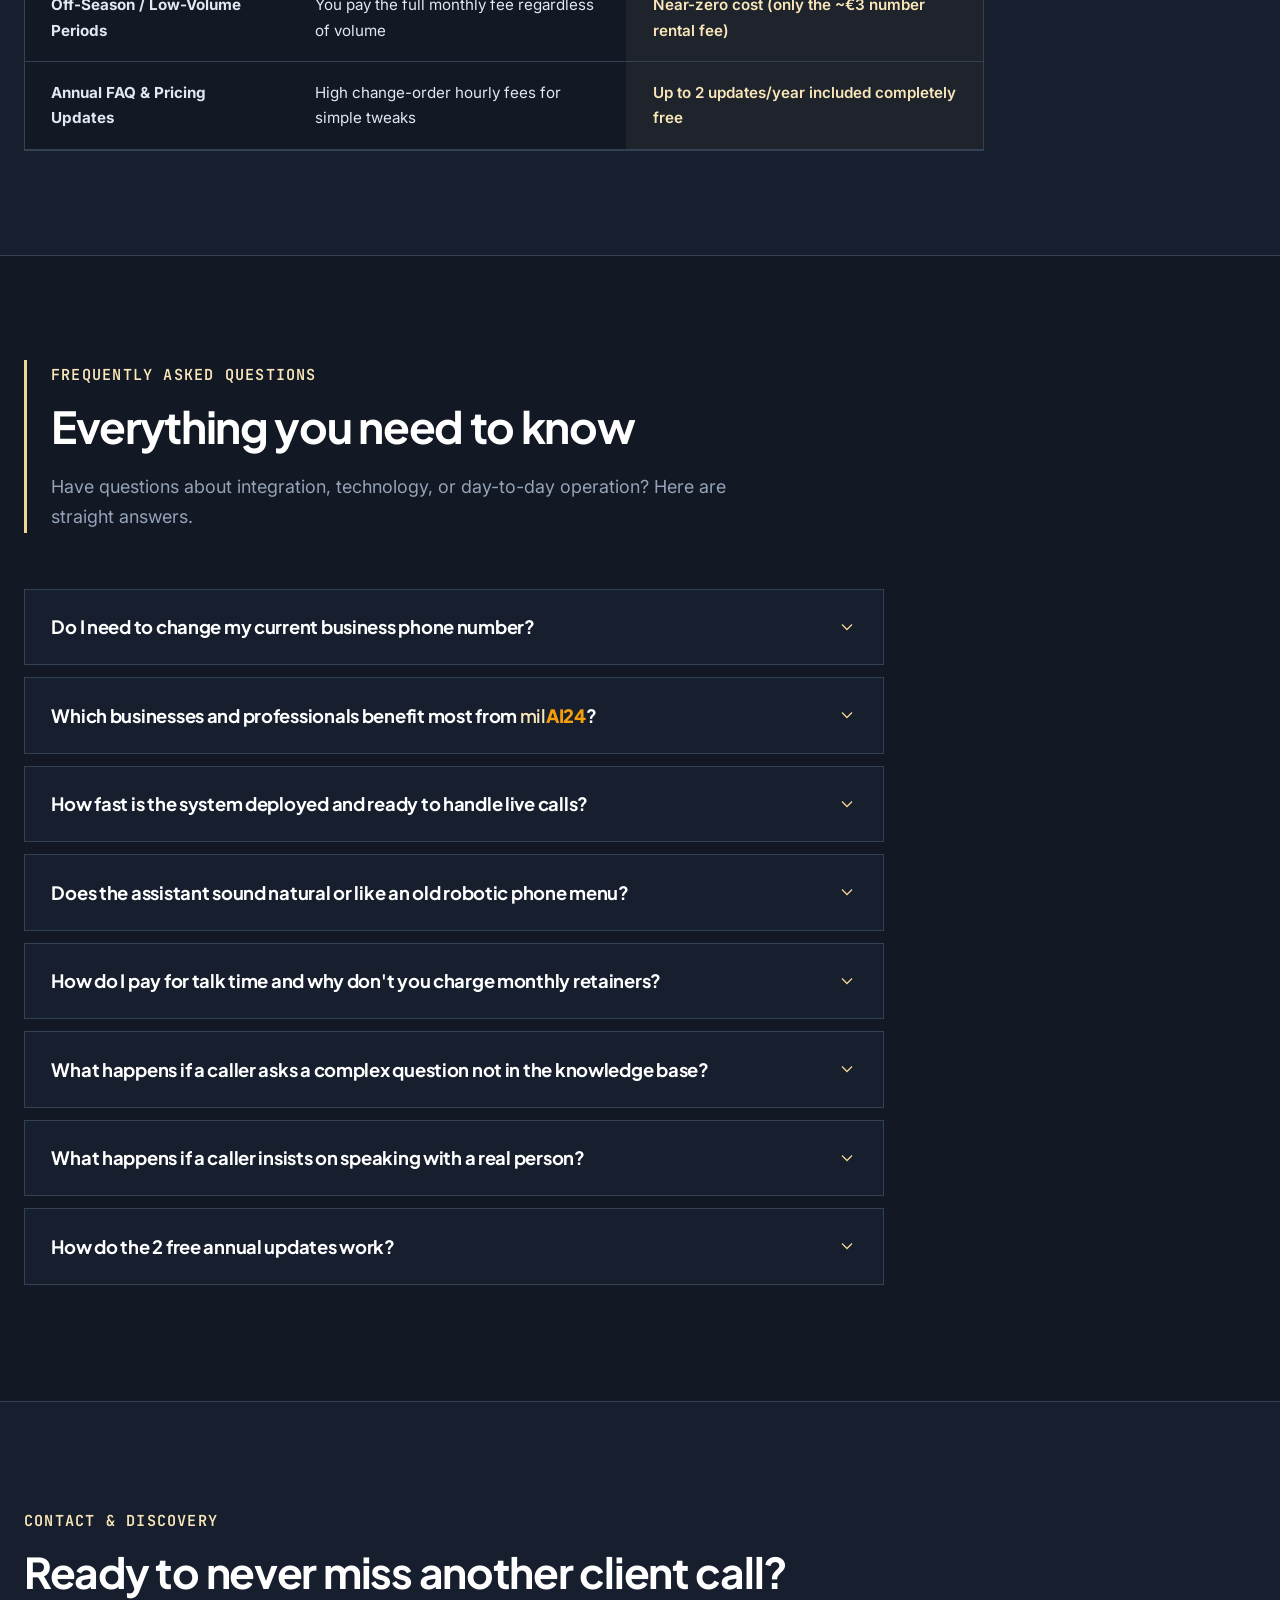
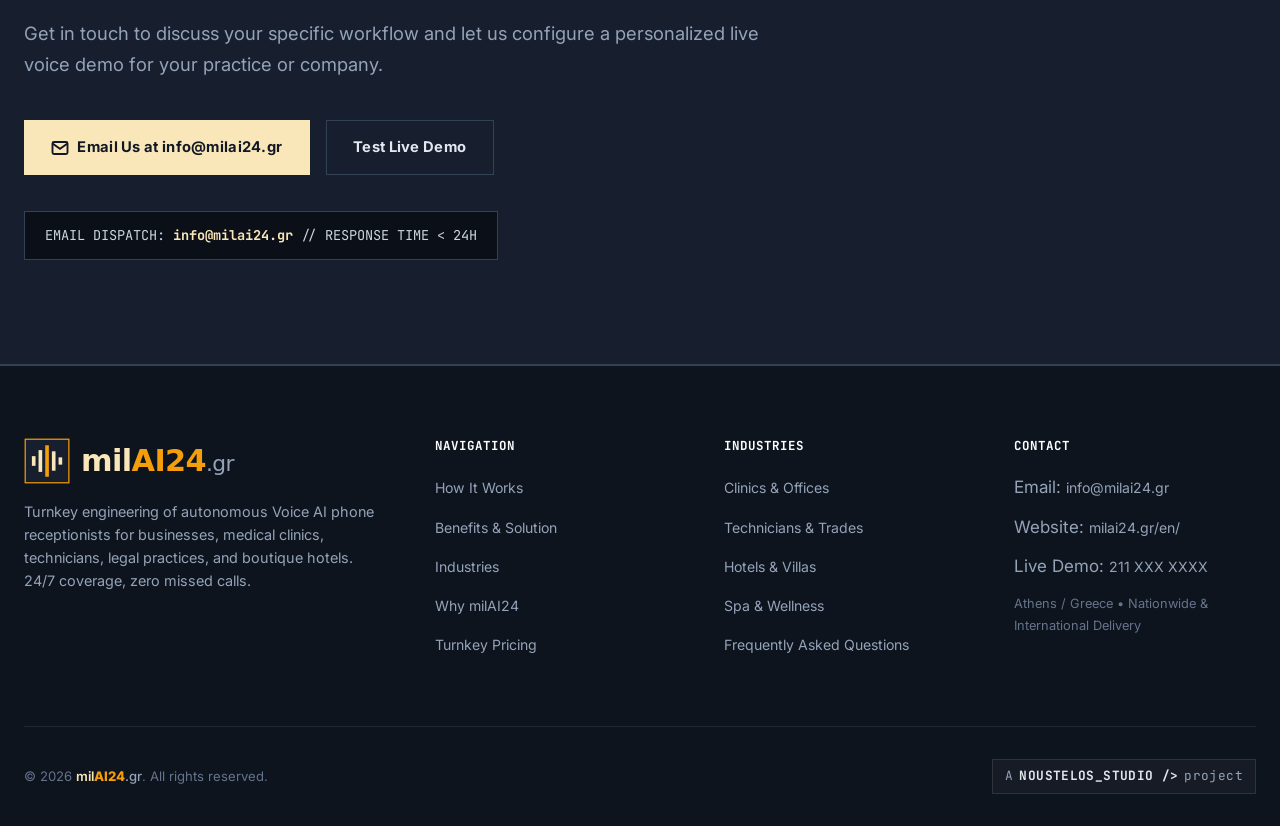
==== commit 444d294e: "feat(a11y): add custom WCAG accessibility widget matching brand design system" ====
--- a/en/index.html
+++ b/en/index.html
@@ -1053,6 +1053,110 @@
     </div>
   </footer>
 
+  <!-- ======================================================================
+       Accessibility (WCAG) Floating Widget
+       ====================================================================== -->
+  <div class="a11y-widget" id="a11y-widget">
+    <button type="button" class="a11y-trigger" id="a11y-trigger" aria-label="Accessibility Options" aria-expanded="false" aria-controls="a11y-panel" title="Accessibility Options">
+      <svg width="22" height="22" viewBox="0 0 24 24" fill="none" stroke="currentColor" stroke-width="2" stroke-linecap="round" stroke-linejoin="round" aria-hidden="true">
+        <circle cx="12" cy="12" r="10"></circle>
+        <circle cx="12" cy="7.5" r="1.5" fill="currentColor"></circle>
+        <path d="M6.5 10.5h11"></path>
+        <path d="M12 10.5v4"></path>
+        <path d="M9 18.5l3-4 3 4"></path>
+      </svg>
+    </button>
+
+    <div class="a11y-panel" id="a11y-panel" role="region" aria-label="Accessibility Options" hidden>
+      <div class="a11y-panel-header">
+        <div class="a11y-panel-title">
+          <svg width="16" height="16" viewBox="0 0 24 24" fill="none" stroke="currentColor" stroke-width="2" stroke-linecap="round" stroke-linejoin="round" aria-hidden="true">
+            <circle cx="12" cy="12" r="10"></circle>
+            <circle cx="12" cy="7.5" r="1.5" fill="currentColor"></circle>
+            <path d="M6.5 10.5h11"></path>
+            <path d="M12 10.5v4"></path>
+            <path d="M9 18.5l3-4 3 4"></path>
+          </svg>
+          <span>Accessibility</span>
+        </div>
+        <button type="button" class="a11y-close" id="a11y-close" aria-label="Close accessibility menu">
+          <svg width="14" height="14" viewBox="0 0 24 24" fill="none" stroke="currentColor" stroke-width="2.5" stroke-linecap="round" stroke-linejoin="round" aria-hidden="true">
+            <line x1="18" y1="6" x2="6" y2="18"></line>
+            <line x1="6" y1="6" x2="18" y2="18"></line>
+          </svg>
+        </button>
+      </div>
+
+      <div class="a11y-options-list">
+        <button type="button" class="a11y-option-btn" data-a11y="large-text" aria-pressed="false">
+          <span class="a11y-option-left">
+            <svg width="16" height="16" viewBox="0 0 24 24" fill="none" stroke="currentColor" stroke-width="2" stroke-linecap="round" stroke-linejoin="round" aria-hidden="true">
+              <polyline points="4 7 4 4 20 4 20 7"></polyline>
+              <line x1="9" y1="20" x2="15" y2="20"></line>
+              <line x1="12" y1="4" x2="12" y2="20"></line>
+            </svg>
+            <span>Larger Text</span>
+          </span>
+          <span class="a11y-status-indicator" aria-hidden="true"></span>
+        </button>
+
+        <button type="button" class="a11y-option-btn" data-a11y="high-contrast" aria-pressed="false">
+          <span class="a11y-option-left">
+            <svg width="16" height="16" viewBox="0 0 24 24" fill="none" stroke="currentColor" stroke-width="2" stroke-linecap="round" stroke-linejoin="round" aria-hidden="true">
+              <circle cx="12" cy="12" r="10"></circle>
+              <path d="M12 2a10 10 0 0 1 0 20z" fill="currentColor"></path>
+            </svg>
+            <span>High Contrast</span>
+          </span>
+          <span class="a11y-status-indicator" aria-hidden="true"></span>
+        </button>
+
+        <button type="button" class="a11y-option-btn" data-a11y="underline-links" aria-pressed="false">
+          <span class="a11y-option-left">
+            <svg width="16" height="16" viewBox="0 0 24 24" fill="none" stroke="currentColor" stroke-width="2" stroke-linecap="round" stroke-linejoin="round" aria-hidden="true">
+              <path d="M10 13a5 5 0 0 0 7.54.54l3-3a5 5 0 0 0-7.07-7.07l-1.72 1.71"></path>
+              <path d="M14 11a5 5 0 0 0-7.54-.54l-3 3a5 5 0 0 0 7.07 7.07l1.71-1.71"></path>
+            </svg>
+            <span>Highlight Links</span>
+          </span>
+          <span class="a11y-status-indicator" aria-hidden="true"></span>
+        </button>
+
+        <button type="button" class="a11y-option-btn" data-a11y="readable-font" aria-pressed="false">
+          <span class="a11y-option-left">
+            <svg width="16" height="16" viewBox="0 0 24 24" fill="none" stroke="currentColor" stroke-width="2" stroke-linecap="round" stroke-linejoin="round" aria-hidden="true">
+              <path d="M4 19.5A2.5 2.5 0 0 1 6.5 17H20"></path>
+              <path d="M6.5 2H20v20H6.5A2.5 2.5 0 0 1 4 19.5v-15A2.5 2.5 0 0 1 6.5 2z"></path>
+            </svg>
+            <span>Readable Font</span>
+          </span>
+          <span class="a11y-status-indicator" aria-hidden="true"></span>
+        </button>
+
+        <button type="button" class="a11y-option-btn" data-a11y="reduce-motion" aria-pressed="false">
+          <span class="a11y-option-left">
+            <svg width="16" height="16" viewBox="0 0 24 24" fill="none" stroke="currentColor" stroke-width="2" stroke-linecap="round" stroke-linejoin="round" aria-hidden="true">
+              <rect x="6" y="4" width="4" height="16"></rect>
+              <rect x="14" y="4" width="4" height="16"></rect>
+            </svg>
+            <span>Reduce Motion</span>
+          </span>
+          <span class="a11y-status-indicator" aria-hidden="true"></span>
+        </button>
+
+        <button type="button" class="a11y-option-btn a11y-reset-btn" id="a11y-reset" data-a11y="reset">
+          <span class="a11y-option-left">
+            <svg width="16" height="16" viewBox="0 0 24 24" fill="none" stroke="currentColor" stroke-width="2" stroke-linecap="round" stroke-linejoin="round" aria-hidden="true">
+              <path d="M3 12a9 9 0 1 0 9-9 9.75 9.75 0 0 0-6.74 2.74L3 8"></path>
+              <path d="M3 3v5h5"></path>
+            </svg>
+            <span>Reset All</span>
+          </span>
+        </button>
+      </div>
+    </div>
+  </div>
+
   <!-- Scripts (Shared) -->
   <script src="../js/config.js"></script>
   <script src="../js/main.js"></script>
--- a/css/styles.css
+++ b/css/styles.css
@@ -1966,6 +1966,329 @@
   }
 }
 
+/* ==========================================================================
+   Accessibility Widget & WCAG Theme Modes
+   ========================================================================== */
+
+/* 1. Large Text Mode */
+html.a11y-large-text {
+  font-size: 115% !important;
+}
+
+/* 2. High Contrast Mode */
+html.a11y-high-contrast {
+  --color-bg-primary: #000000 !important;
+  --color-bg-secondary: #000000 !important;
+  --color-bg-card: #0A0A0A !important;
+  --color-bg-card-hover: #141414 !important;
+  --color-bg-darkest: #000000 !important;
+  --color-navy-dark: #FFFFFF !important;
+  --color-navy-mid: #FFFFFF !important;
+  --color-navy-light: #F8FAFC !important;
+  --color-text-muted: #E2E8F0 !important;
+  --color-text-body: #FFFFFF !important;
+  --color-border: #FFF1C5 !important;
+  --color-border-dark: #FFF1C5 !important;
+  --color-border-subtle: #FFF1C5 !important;
+  --color-accent: #FFF1C5 !important;
+  --color-accent-hover: #FFFFFF !important;
+  --color-accent-gold: #FDE68A !important;
+}
+
+html.a11y-high-contrast body {
+  background-color: #000000 !important;
+  color: #FFFFFF !important;
+}
+
+html.a11y-high-contrast .navbar,
+html.a11y-high-contrast .hero,
+html.a11y-high-contrast .section-problem,
+html.a11y-high-contrast .section-process,
+html.a11y-high-contrast .section-industries,
+html.a11y-high-contrast .section-pillars,
+html.a11y-high-contrast .section-pricing,
+html.a11y-high-contrast .section-faq,
+html.a11y-high-contrast .section-contact,
+html.a11y-high-contrast .footer {
+  background-color: #000000 !important;
+}
+
+html.a11y-high-contrast .industry-card,
+html.a11y-high-contrast .pillar-card,
+html.a11y-high-contrast .pricing-card,
+html.a11y-high-contrast .process-step,
+html.a11y-high-contrast .faq-item,
+html.a11y-high-contrast .contact-box,
+html.a11y-high-contrast .demo-phone-card,
+html.a11y-high-contrast .comparison-box,
+html.a11y-high-contrast .hero-dialogue-window {
+  background-color: #0A0A0A !important;
+  border-color: #FFF1C5 !important;
+}
+
+html.a11y-high-contrast p,
+html.a11y-high-contrast span:not(.btn):not(.hero-badge-tag),
+html.a11y-high-contrast li {
+  color: #FFFFFF !important;
+}
+
+html.a11y-high-contrast .navbar {
+  border-bottom: 2px solid #FFF1C5 !important;
+}
+
+/* 3. Underline Links Mode */
+html.a11y-underline-links a {
+  text-decoration: underline !important;
+  text-underline-offset: 4px !important;
+}
+
+/* 4. Readable Font Mode */
+html.a11y-readable-font,
+html.a11y-readable-font body,
+html.a11y-readable-font h1,
+html.a11y-readable-font h2,
+html.a11y-readable-font h3,
+html.a11y-readable-font h4,
+html.a11y-readable-font p,
+html.a11y-readable-font span,
+html.a11y-readable-font a,
+html.a11y-readable-font li,
+html.a11y-readable-font button,
+html.a11y-readable-font input,
+html.a11y-readable-font textarea {
+  font-family: -apple-system, BlinkMacSystemFont, "Segoe UI", Roboto, Arial, sans-serif !important;
+  letter-spacing: 0 !important;
+}
+
+/* 5. Reduce Motion Mode */
+html.a11y-reduce-motion *,
+html.a11y-reduce-motion *::before,
+html.a11y-reduce-motion *::after {
+  animation: none !important;
+  transition: none !important;
+  scroll-behavior: auto !important;
+}
+
+/* Accessibility Widget UI */
+.a11y-widget {
+  position: fixed;
+  bottom: 1.5rem;
+  left: 1.5rem;
+  z-index: 1100;
+  font-family: var(--font-sans);
+}
+
+.a11y-trigger {
+  width: 46px;
+  height: 46px;
+  background: #171F2E;
+  border: 1px solid var(--color-accent);
+  border-radius: 0px !important;
+  color: var(--color-accent);
+  display: flex;
+  align-items: center;
+  justify-content: center;
+  cursor: pointer;
+  box-shadow: 0 4px 16px rgba(0, 0, 0, 0.45);
+  transition: background var(--transition-fast), color var(--transition-fast), border-color var(--transition-fast), box-shadow var(--transition-fast);
+}
+
+.a11y-trigger:hover,
+.a11y-trigger:focus-visible {
+  background: #1E293B;
+  color: #FFFFFF;
+  border-color: var(--color-accent-hover);
+  box-shadow: 0 0 12px rgba(249, 231, 185, 0.35);
+  outline: none;
+}
+
+.a11y-panel {
+  position: absolute;
+  bottom: calc(100% + 0.65rem);
+  left: 0;
+  width: 275px;
+  background: #171F2E;
+  border: 1px solid var(--color-border);
+  border-radius: 0px !important;
+  box-shadow: 0 12px 32px rgba(0, 0, 0, 0.65);
+  padding: 0;
+  display: none;
+  flex-direction: column;
+}
+
+.a11y-panel:not([hidden]) {
+  display: flex;
+}
+
+.a11y-panel-header {
+  display: flex;
+  align-items: center;
+  justify-content: space-between;
+  padding: 0.85rem 1rem;
+  background: #121824;
+  border-bottom: 1px solid var(--color-border);
+}
+
+.a11y-panel-title {
+  display: flex;
+  align-items: center;
+  gap: 0.5rem;
+  font-family: var(--font-mono);
+  font-size: 0.78rem;
+  font-weight: 700;
+  text-transform: uppercase;
+  letter-spacing: 0.08em;
+  color: var(--color-accent);
+}
+
+.a11y-panel-title svg {
+  color: var(--color-accent);
+  flex-shrink: 0;
+}
+
+.a11y-close {
+  background: transparent;
+  border: 1px solid transparent;
+  border-radius: 0px !important;
+  color: var(--color-text-muted);
+  cursor: pointer;
+  padding: 4px;
+  display: flex;
+  align-items: center;
+  justify-content: center;
+  transition: color var(--transition-fast), border-color var(--transition-fast);
+}
+
+.a11y-close:hover,
+.a11y-close:focus-visible {
+  color: #FFFFFF;
+  border-color: var(--color-border);
+  outline: none;
+}
+
+.a11y-options-list {
+  display: flex;
+  flex-direction: column;
+  padding: 0.65rem;
+  gap: 0.45rem;
+}
+
+.a11y-option-btn {
+  width: 100%;
+  display: flex;
+  align-items: center;
+  justify-content: space-between;
+  padding: 0.65rem 0.8rem;
+  background: #121824;
+  border: 1px solid var(--color-border);
+  border-radius: 0px !important;
+  color: #E2E8F0;
+  font-size: 0.84rem;
+  font-weight: 500;
+  cursor: pointer;
+  text-align: left;
+  transition: background var(--transition-fast), border-color var(--transition-fast), color var(--transition-fast);
+}
+
+.a11y-option-left {
+  display: flex;
+  align-items: center;
+  gap: 0.65rem;
+}
+
+.a11y-option-left svg {
+  color: var(--color-text-muted);
+  flex-shrink: 0;
+  transition: color var(--transition-fast);
+}
+
+.a11y-status-indicator {
+  width: 8px;
+  height: 8px;
+  border: 1px solid #475569;
+  border-radius: 0px !important;
+  background: transparent;
+  flex-shrink: 0;
+  transition: background var(--transition-fast), border-color var(--transition-fast), box-shadow var(--transition-fast);
+}
+
+.a11y-option-btn:hover,
+.a11y-option-btn:focus-visible {
+  background: #1E293B;
+  color: #FFFFFF;
+  border-color: #64748B;
+  outline: none;
+}
+
+.a11y-option-btn:hover .a11y-option-left svg {
+  color: var(--color-accent);
+}
+
+/* Active State for Toggled Options */
+.a11y-option-btn.is-active {
+  background: rgba(249, 231, 185, 0.08);
+  border-color: var(--color-accent);
+  color: var(--color-accent);
+  font-weight: 600;
+}
+
+.a11y-option-btn.is-active .a11y-option-left svg {
+  color: var(--color-accent);
+}
+
+.a11y-option-btn.is-active .a11y-status-indicator {
+  background: var(--color-accent);
+  border-color: var(--color-accent);
+  box-shadow: 0 0 6px rgba(249, 231, 185, 0.6);
+}
+
+/* Reset Button */
+.a11y-reset-btn {
+  margin-top: 0.25rem;
+  border-top: 1px dashed var(--color-border);
+  color: #94A3B8;
+}
+
+.a11y-reset-btn:hover,
+.a11y-reset-btn:focus-visible {
+  color: #F87171;
+  border-color: #EF4444;
+  background: rgba(239, 68, 68, 0.08);
+}
+
+.a11y-reset-btn:hover .a11y-option-left svg {
+  color: #F87171;
+}
+
+/* High Contrast mode for the widget itself */
+html.a11y-high-contrast .a11y-widget .a11y-trigger {
+  background: #000000 !important;
+  border: 2px solid #FFF1C5 !important;
+  color: #FFF1C5 !important;
+}
+
+html.a11y-high-contrast .a11y-panel {
+  background: #000000 !important;
+  border: 2px solid #FFF1C5 !important;
+}
+
+html.a11y-high-contrast .a11y-panel-header {
+  background: #000000 !important;
+  border-bottom: 2px solid #FFF1C5 !important;
+}
+
+html.a11y-high-contrast .a11y-option-btn {
+  background: #000000 !important;
+  border: 1px solid #FFF1C5 !important;
+  color: #FFFFFF !important;
+}
+
+html.a11y-high-contrast .a11y-option-btn.is-active {
+  background: #1A1A1A !important;
+  border: 2px solid #FFF1C5 !important;
+  color: #FFF1C5 !important;
+}
+
 @media (max-width: 480px) {
   .brand-logo img {
     height: 36px;
@@ -2027,4 +2350,21 @@
     width: 100%;
     justify-content: center;
   }
-}
+
+  .a11y-widget {
+    bottom: 1rem;
+    left: 1rem;
+  }
+
+  .a11y-trigger {
+    width: 42px;
+    height: 42px;
+  }
+
+  .a11y-panel {
+    bottom: calc(100% + 0.5rem);
+    left: 0;
+    width: calc(100vw - 2rem);
+    max-width: 285px;
+  }
+}
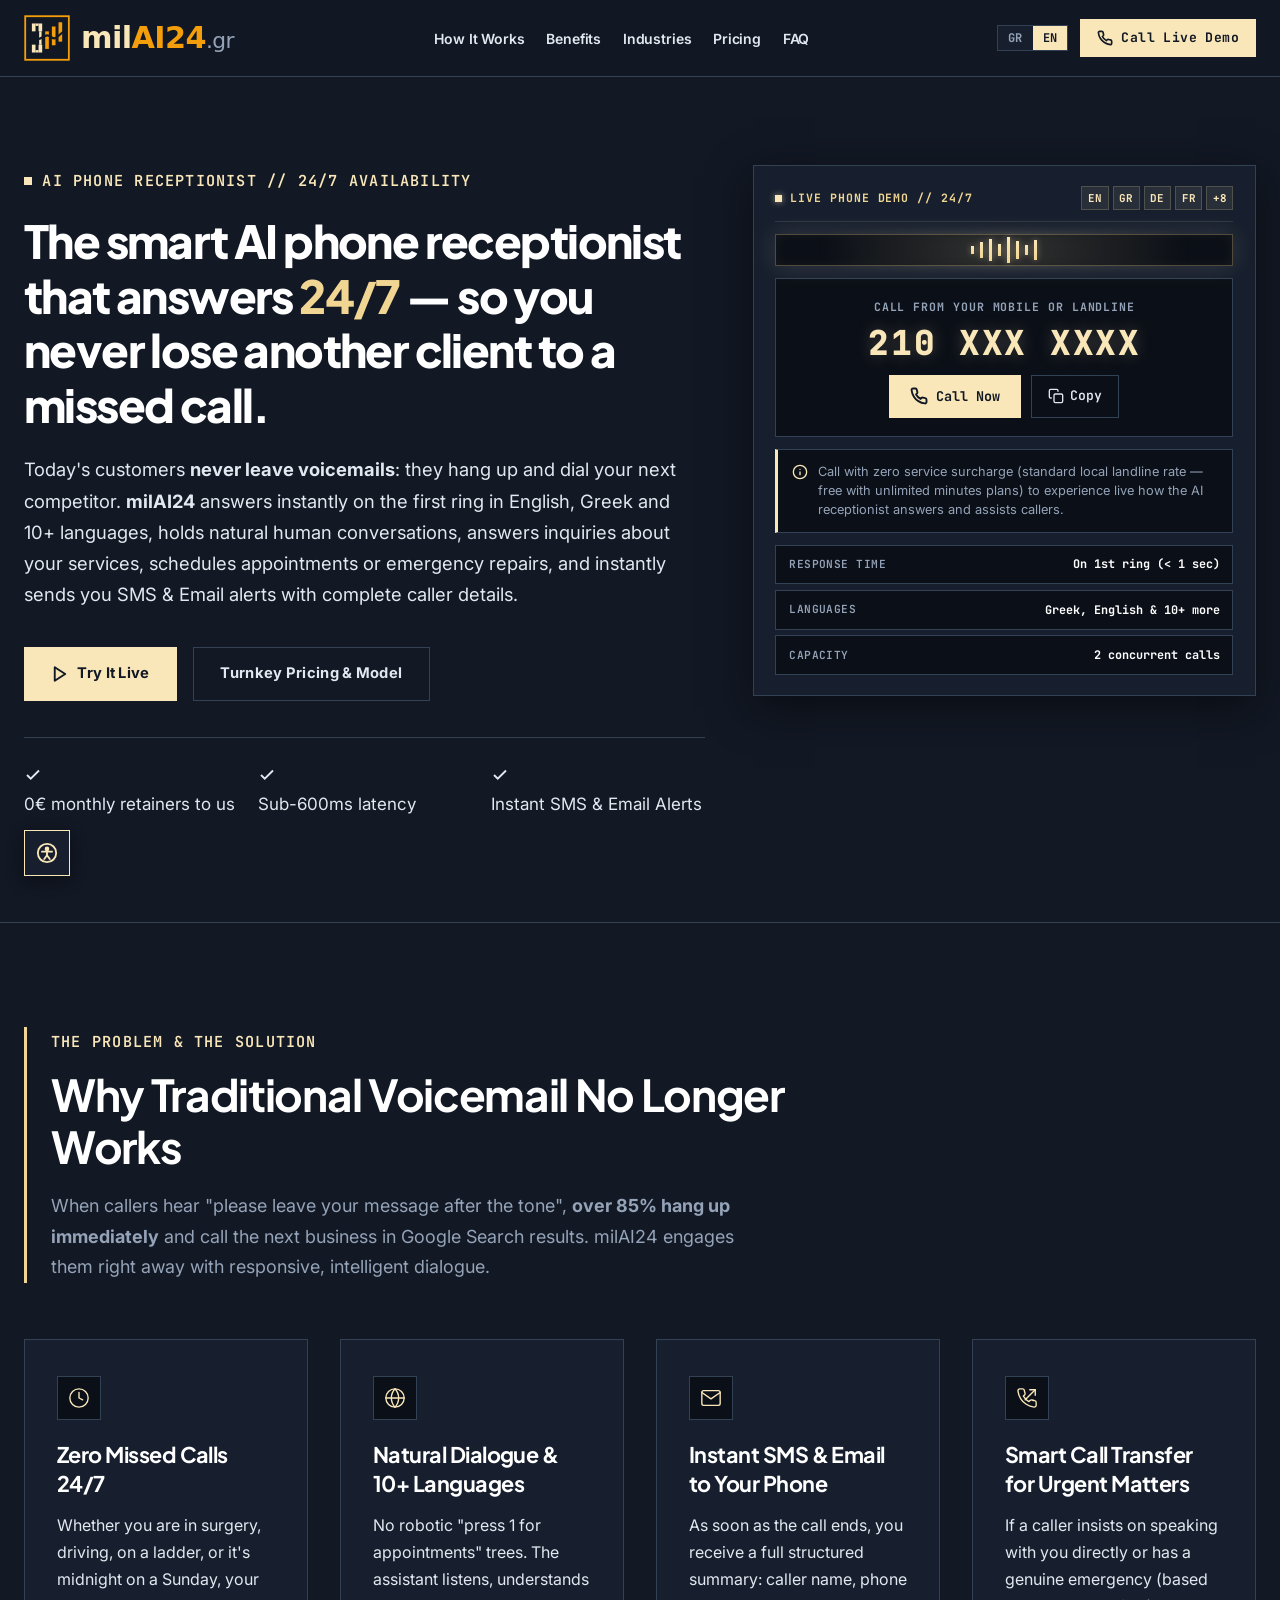
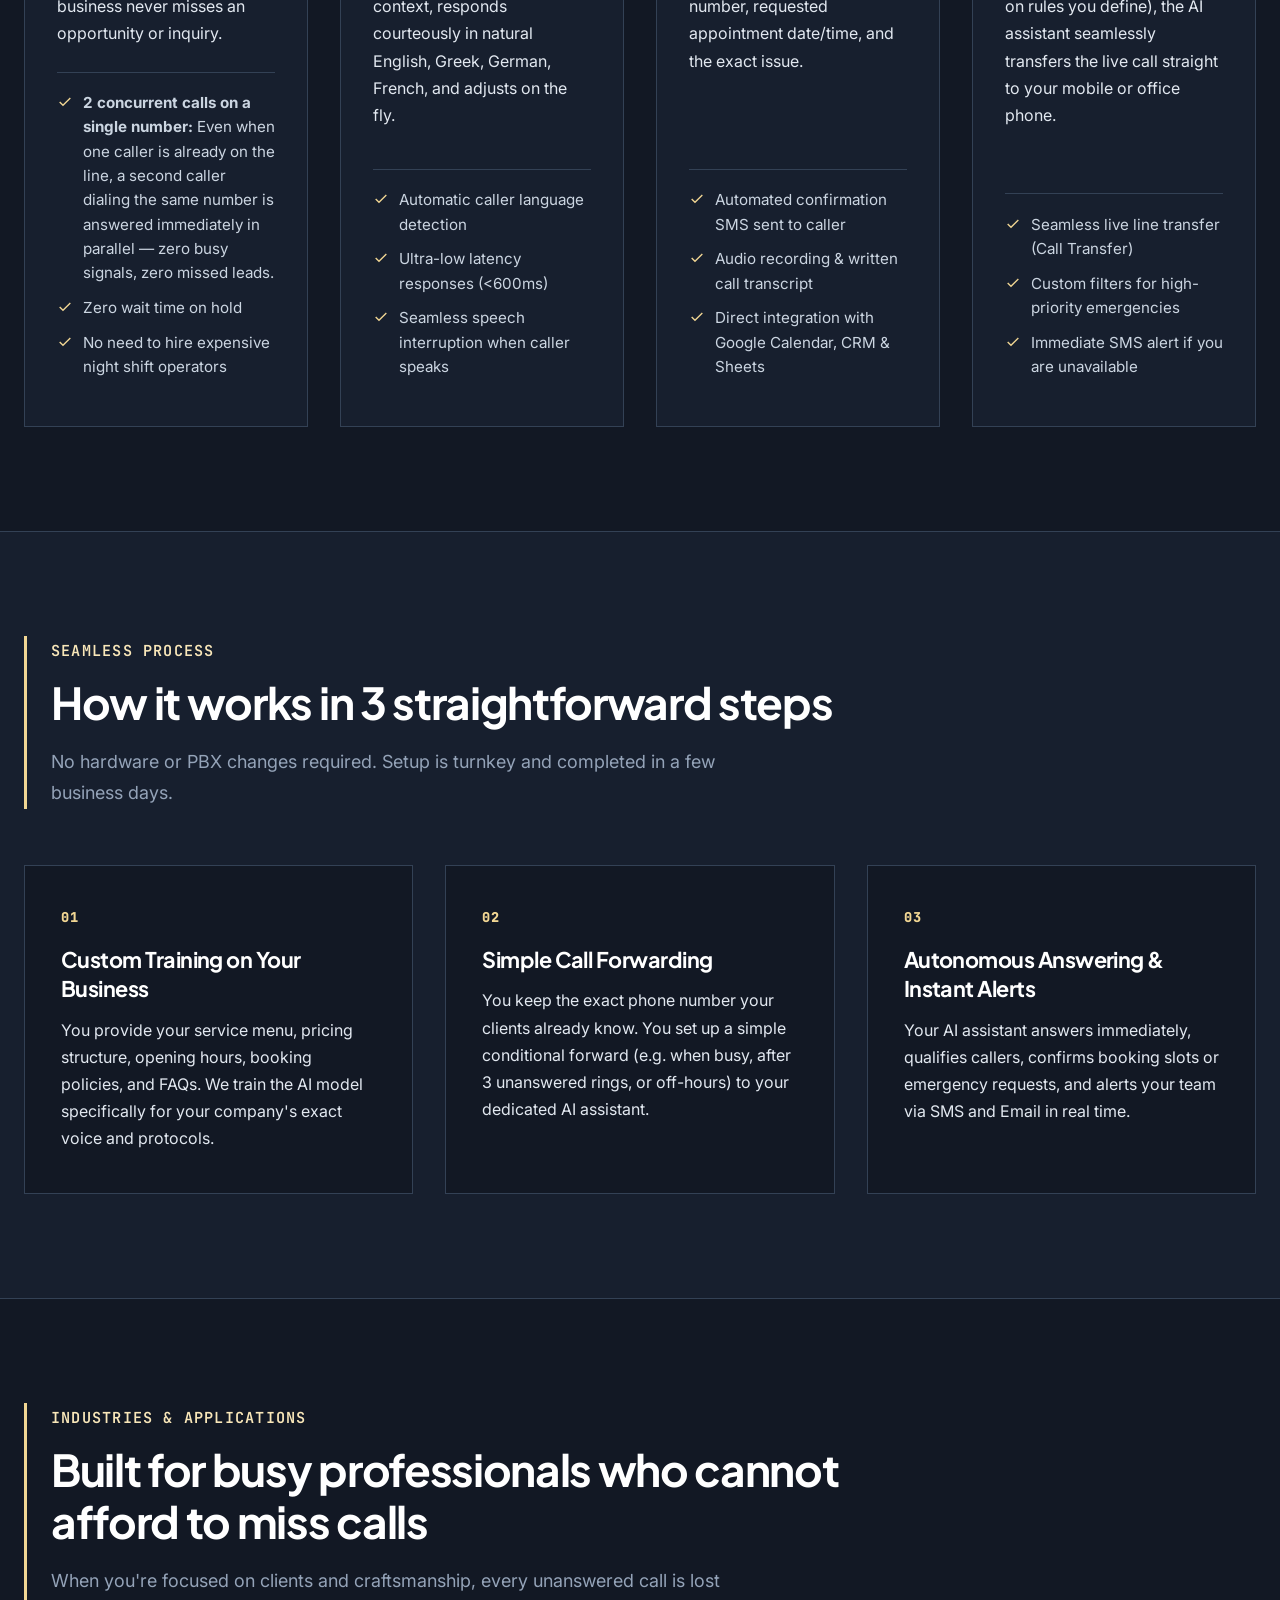
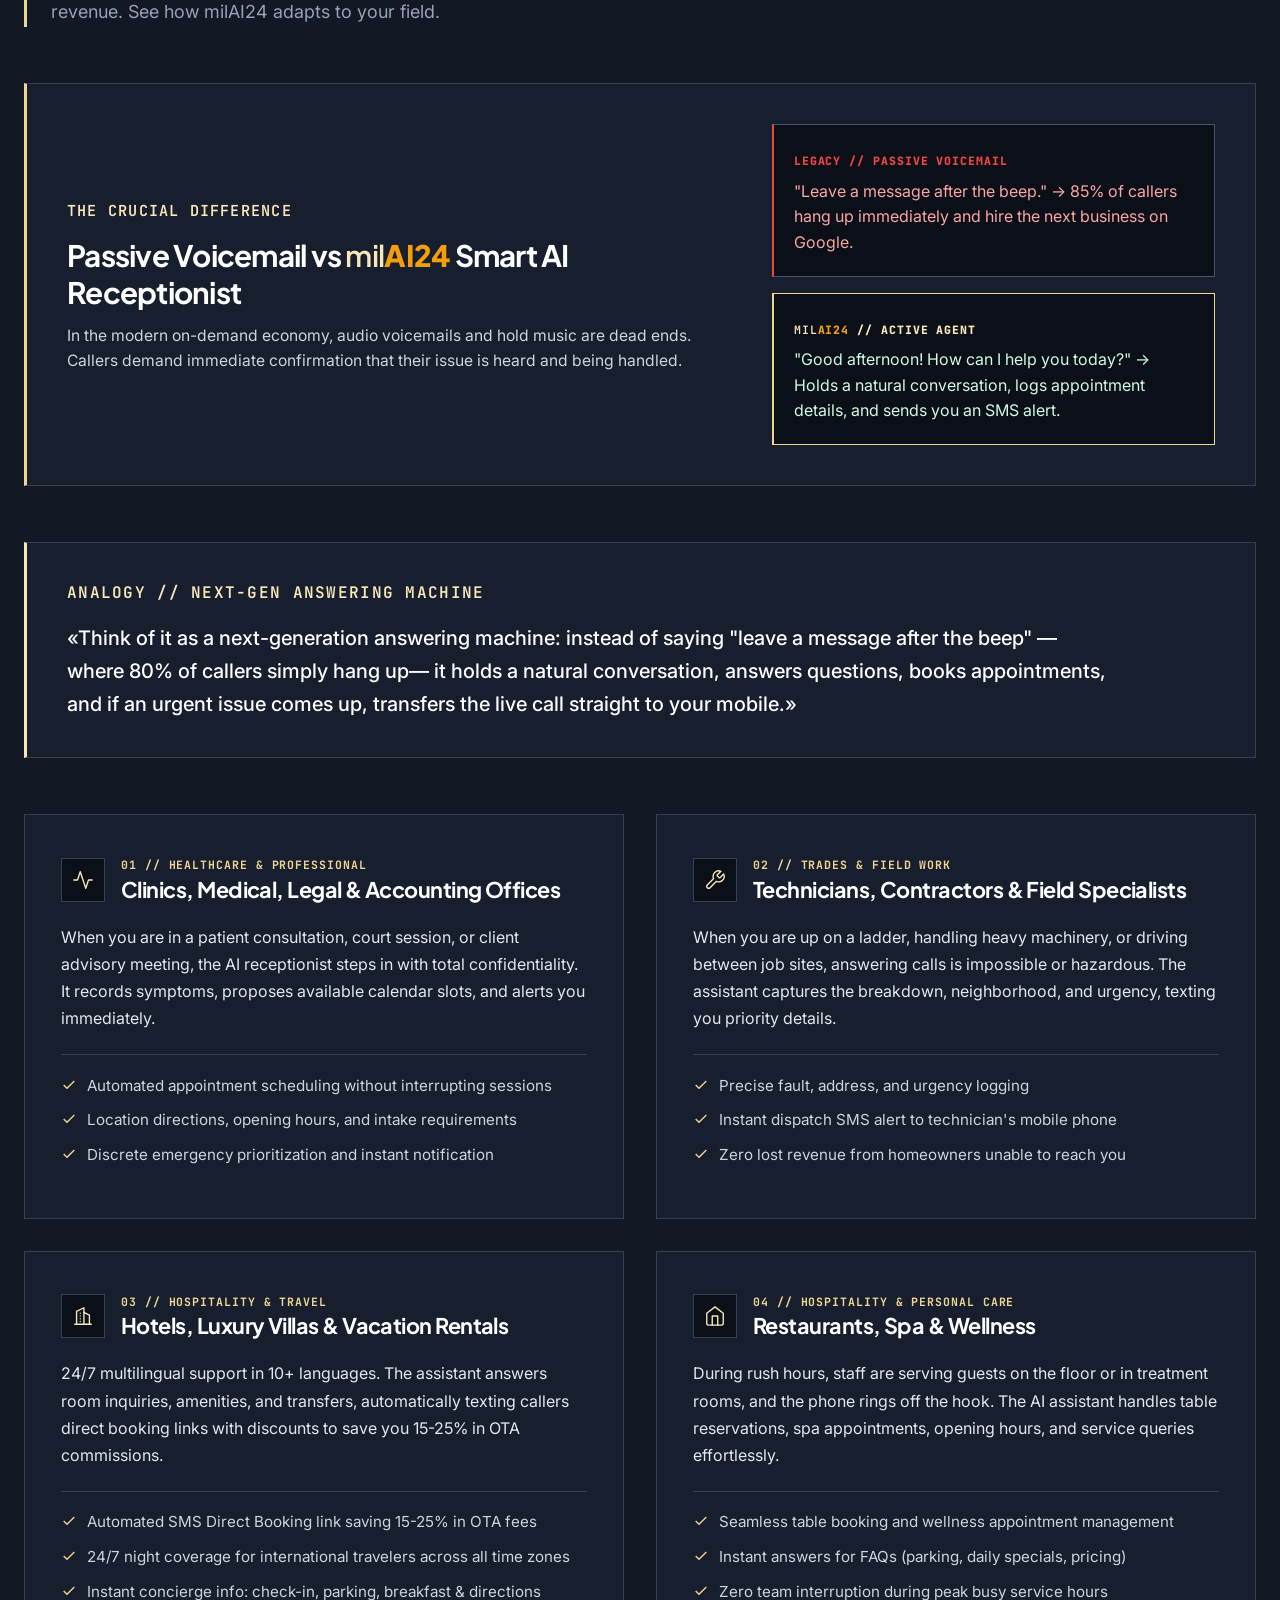
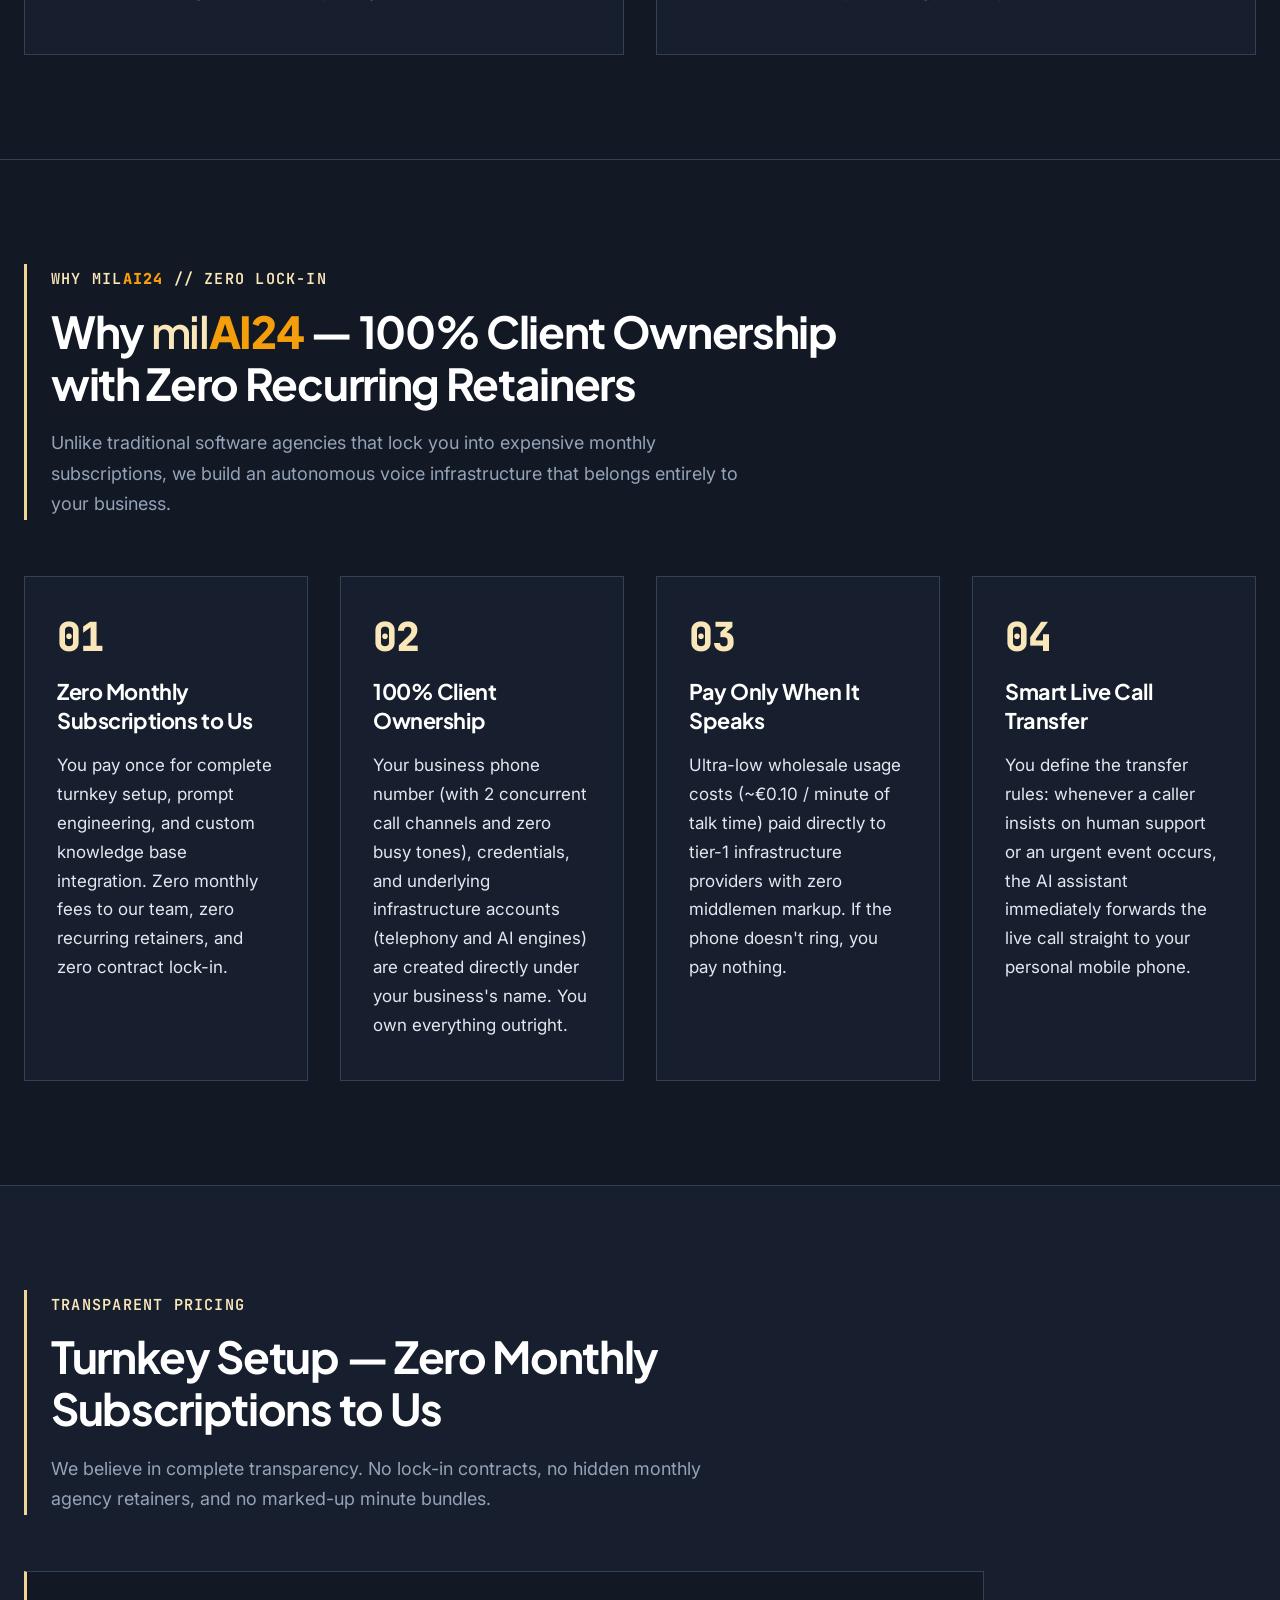
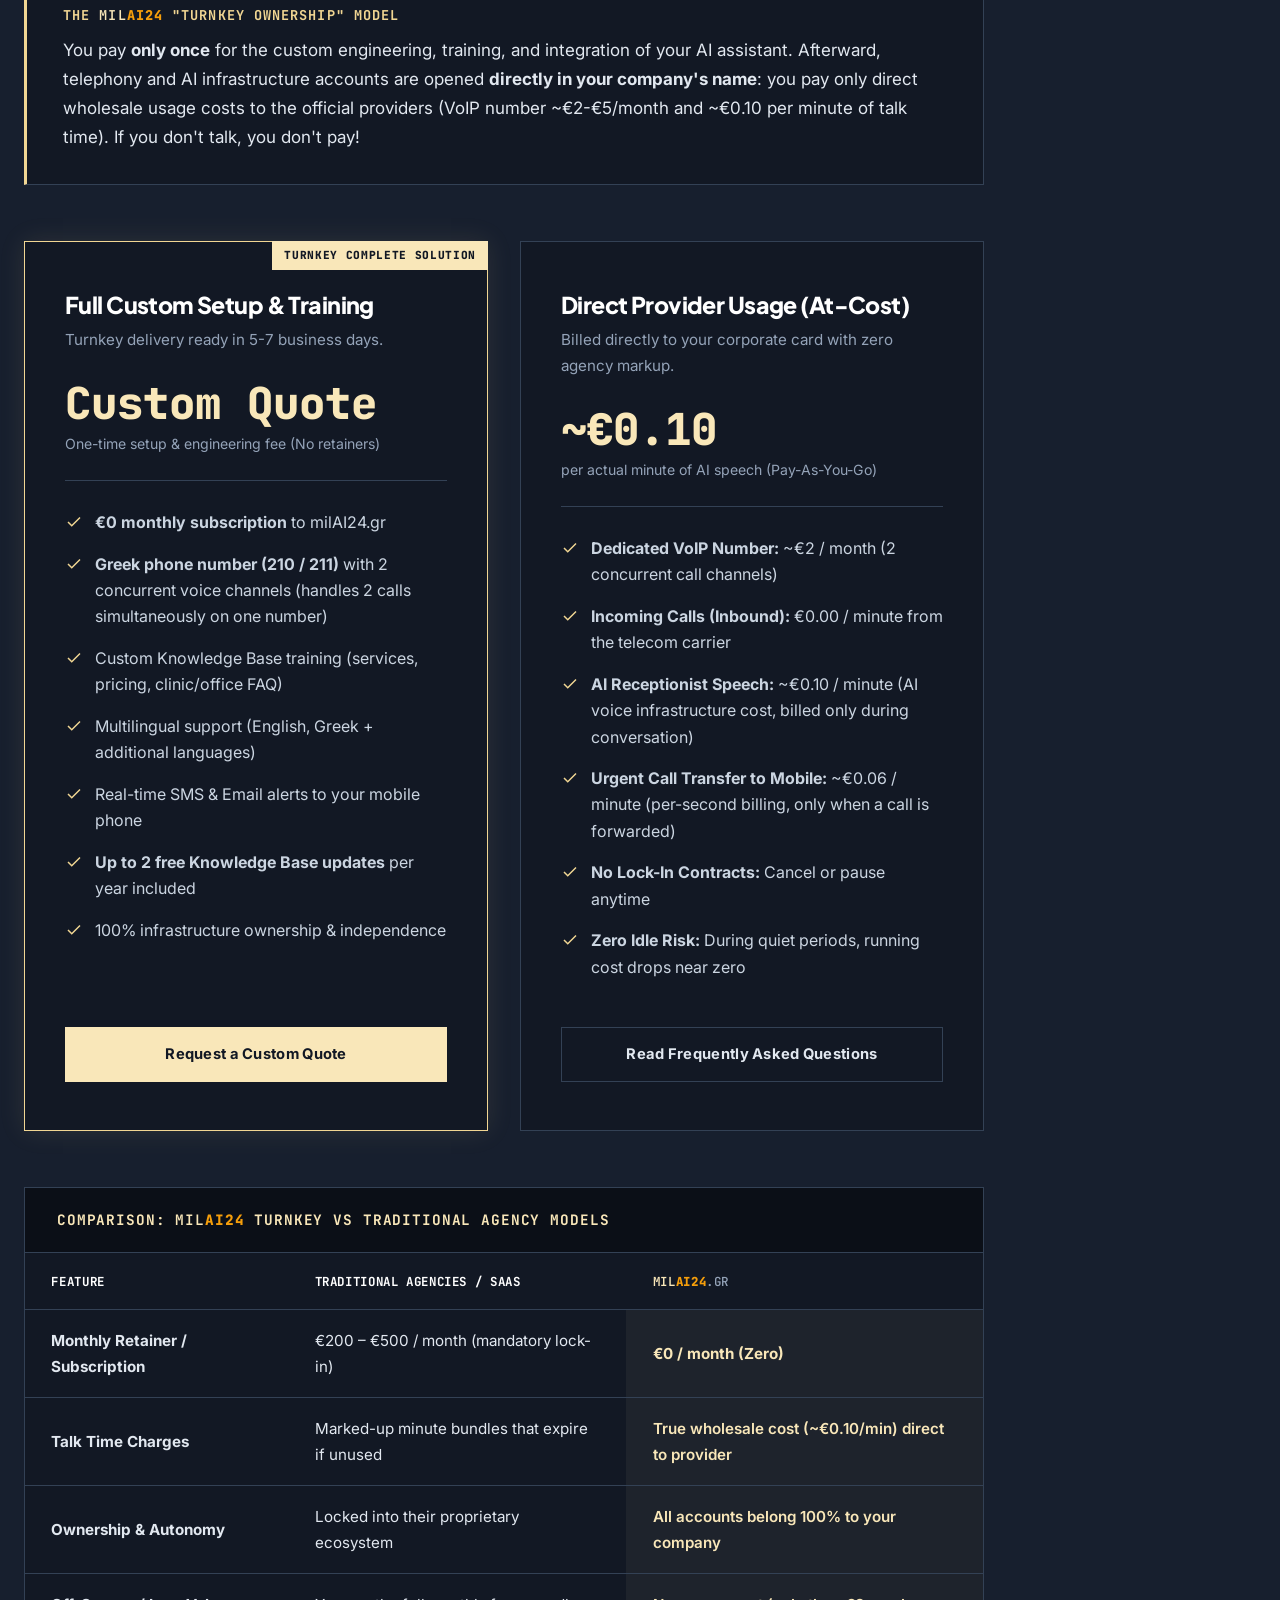
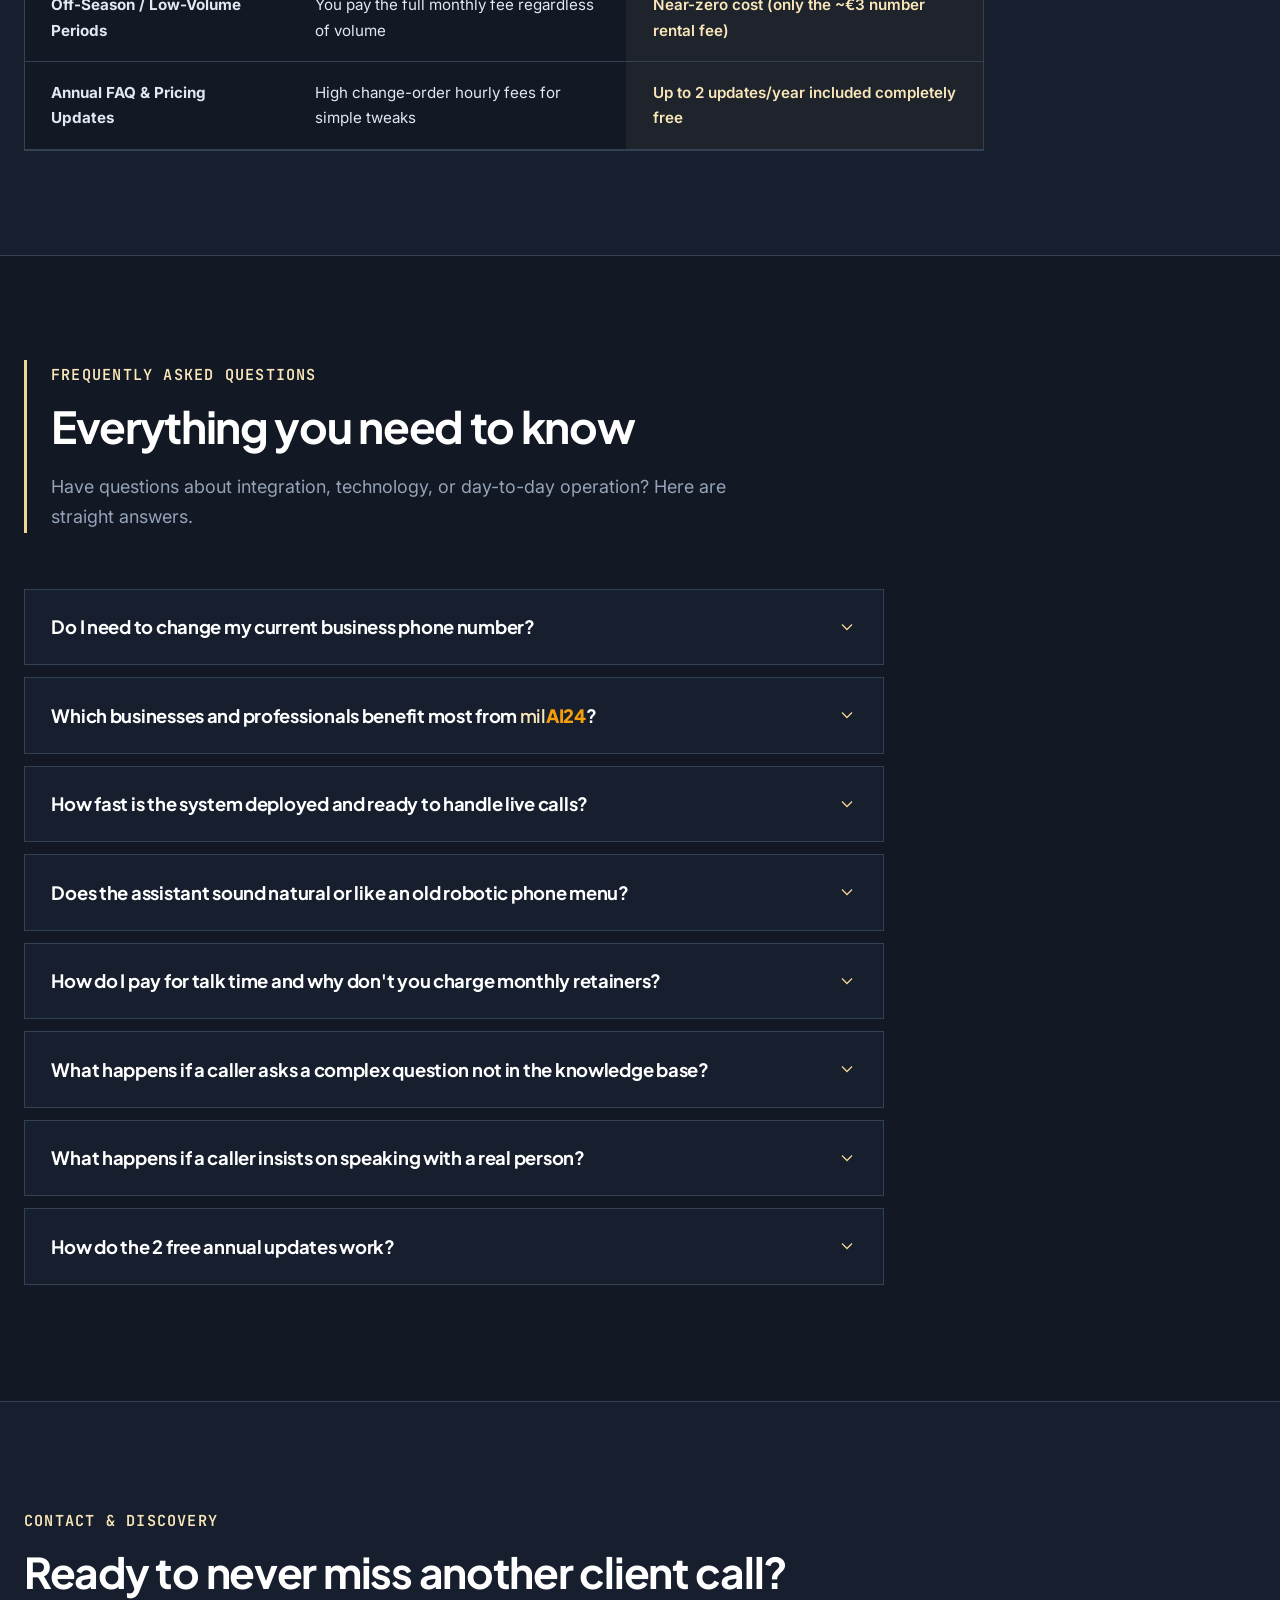
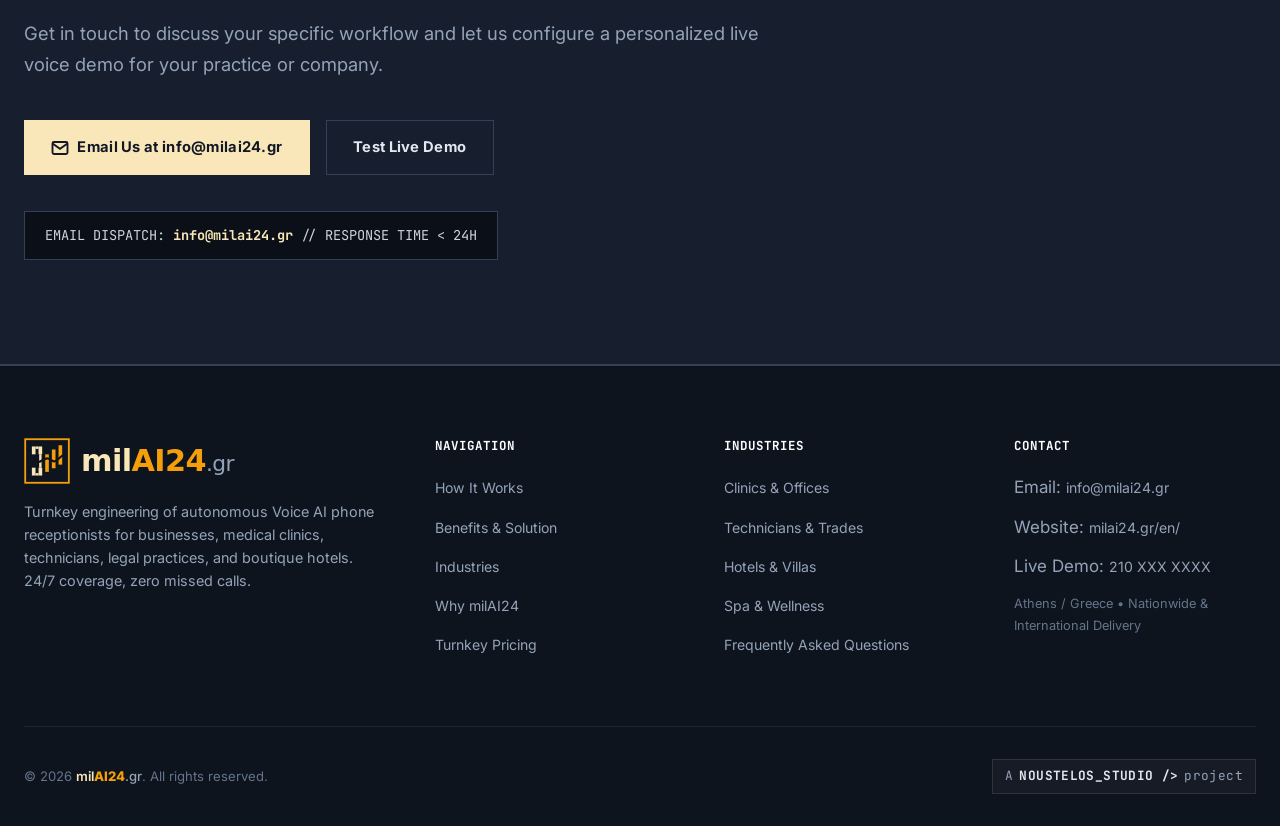
==== commit f4229b76: "feat(brand): upgrade logo and favicon to telephone receiver acoustic pulse SVG" ====
--- a/en/index.html
+++ b/en/index.html
@@ -82,7 +82,7 @@
   <header class="site-header">
     <div class="container nav-container">
       <a href="#hero" class="brand-logo" aria-label="milAI24.gr Home">
-        <img src="../assets/logo.svg" alt="milAI24.gr Logo" width="210" height="46">
+        <img src="../assets/logo.svg" alt="milAI24.gr Logo" width="223" height="46">
       </a>
 
       <nav aria-label="Main Navigation">
@@ -995,7 +995,7 @@
         <!-- Col 1: Brand -->
         <div>
           <div class="brand-logo">
-            <img src="../assets/logo.svg" alt="milAI24.gr Logo" width="210" height="46">
+            <img src="../assets/logo.svg" alt="milAI24.gr Logo" width="223" height="46">
           </div>
           <p class="footer-brand-desc">
             Turnkey engineering of autonomous Voice AI phone receptionists for businesses, medical clinics, technicians, legal practices, and boutique hotels. 24/7 coverage, zero missed calls.
--- a/css/styles.css
+++ b/css/styles.css
@@ -2116,8 +2116,13 @@
   flex-direction: column;
 }
 
+.a11y-panel.is-open,
 .a11y-panel:not([hidden]) {
-  display: flex;
+  display: flex !important;
+}
+
+.a11y-panel[hidden] {
+  display: none !important;
 }
 
 .a11y-panel-header {
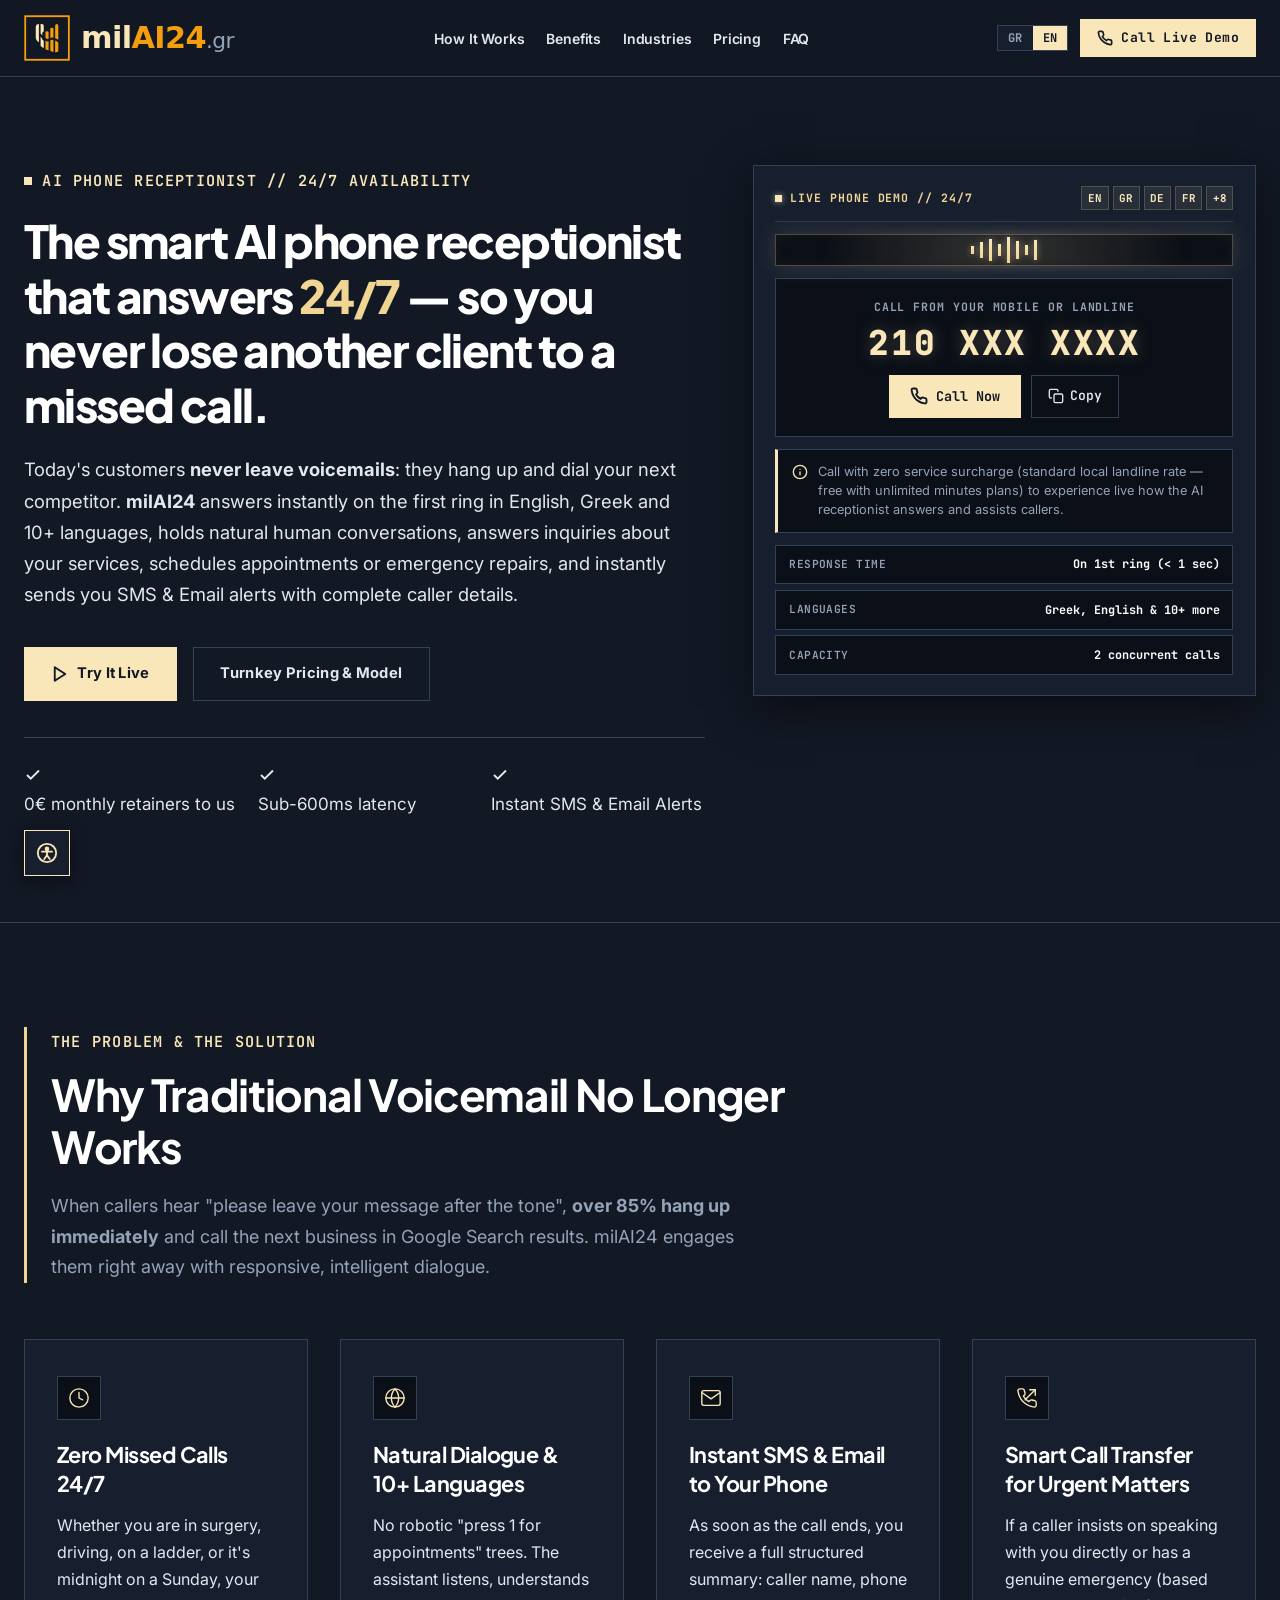
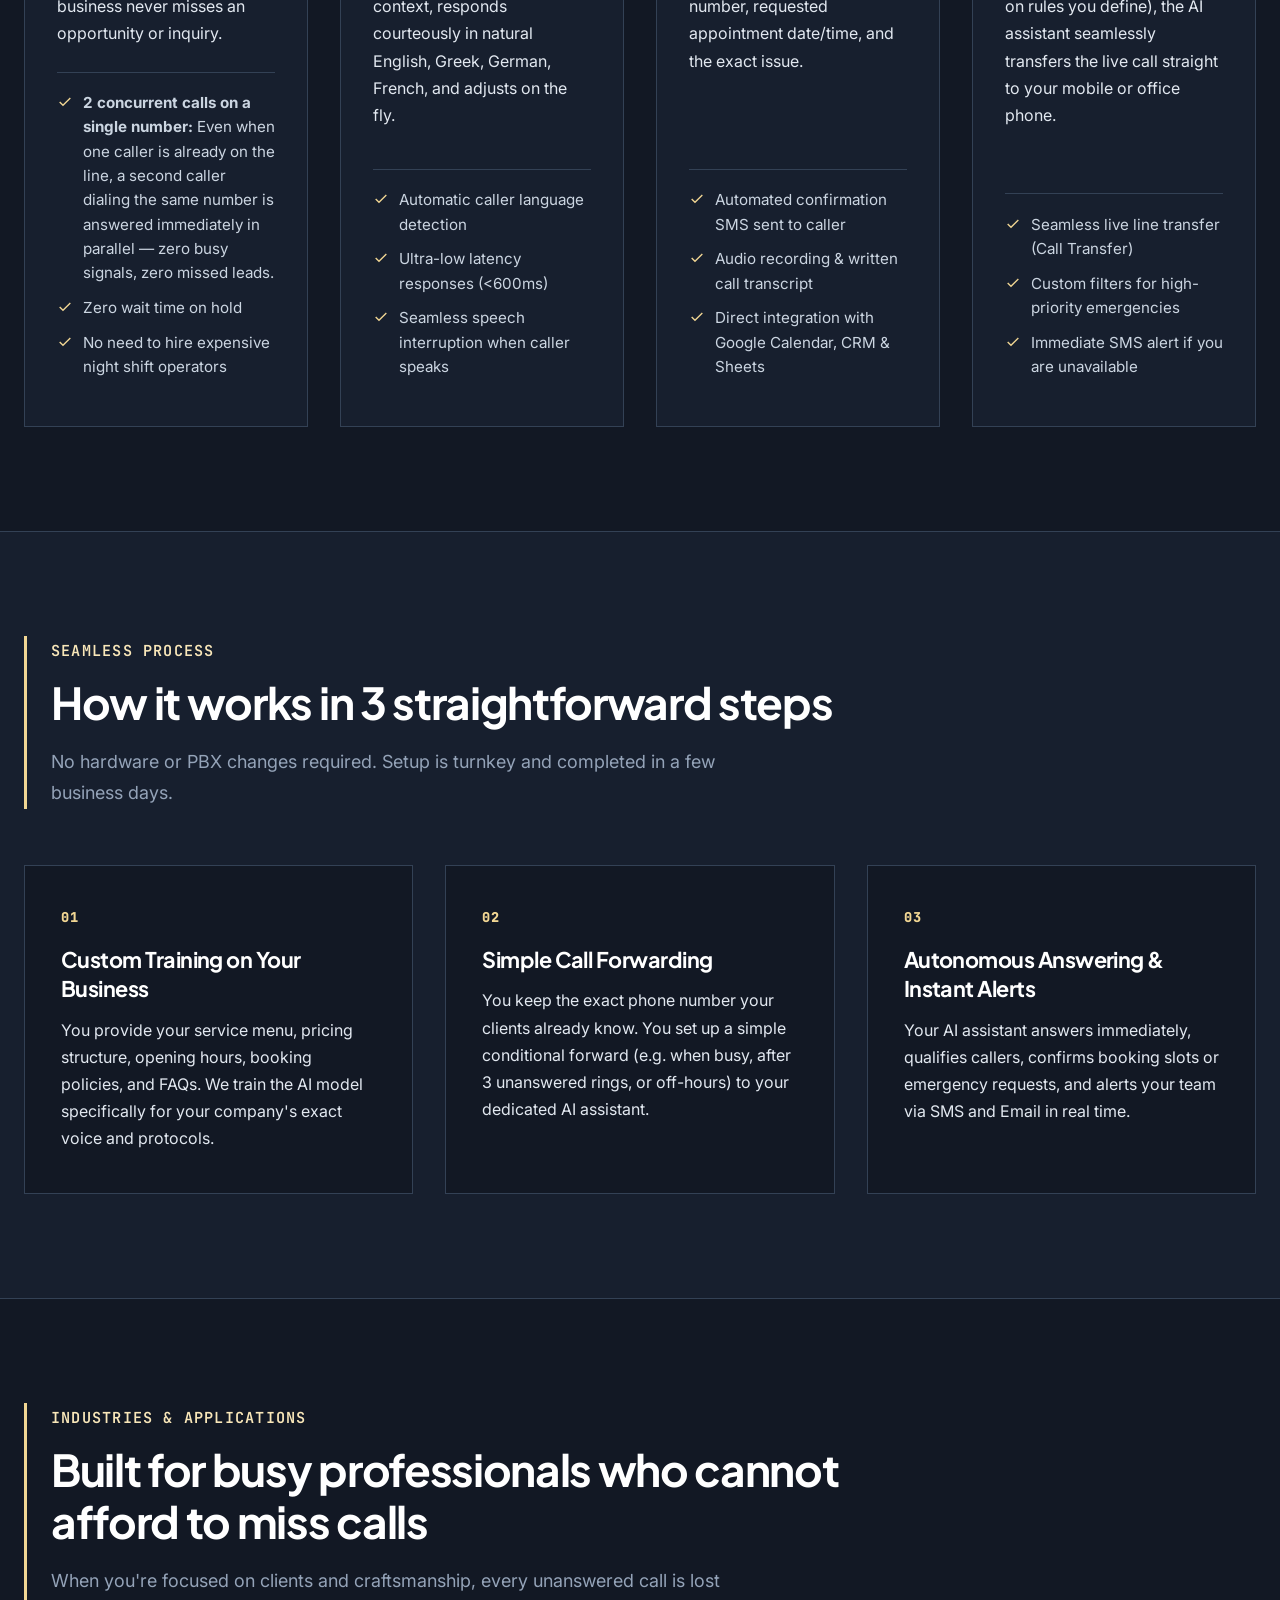
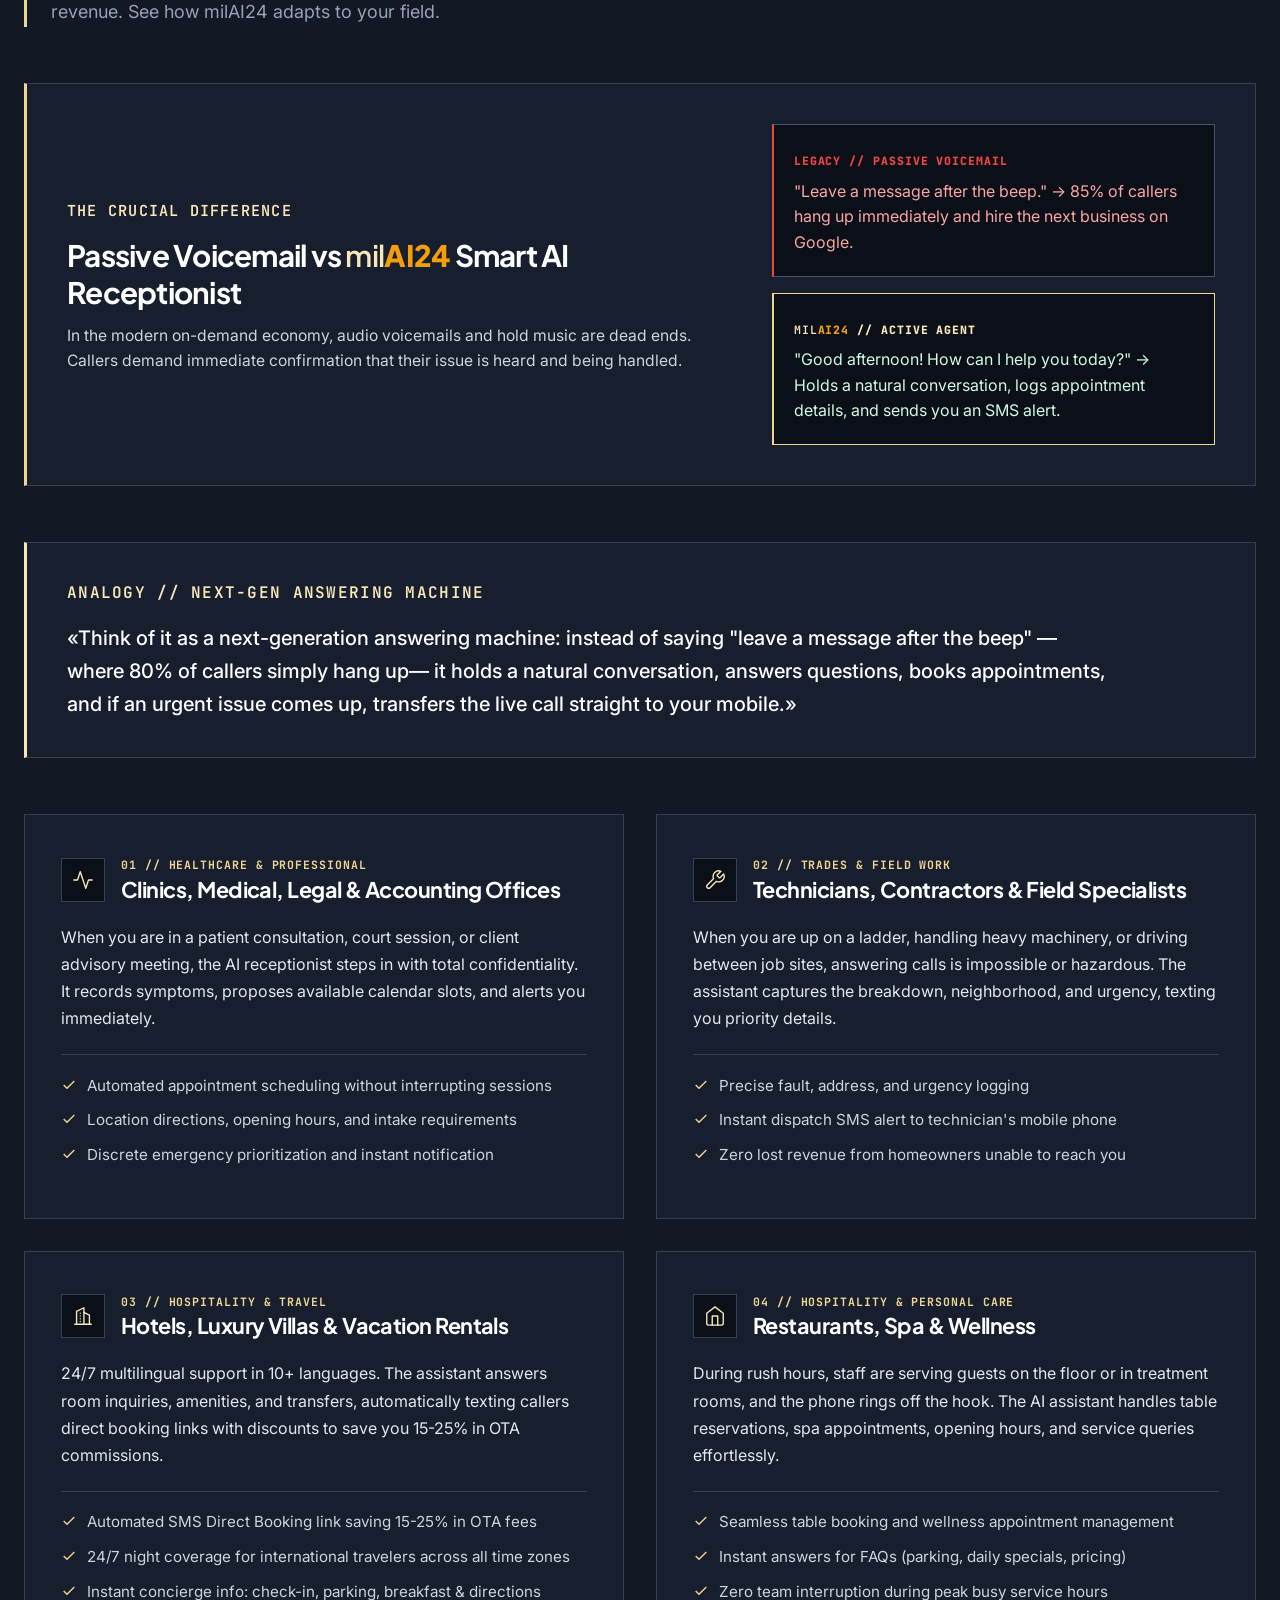
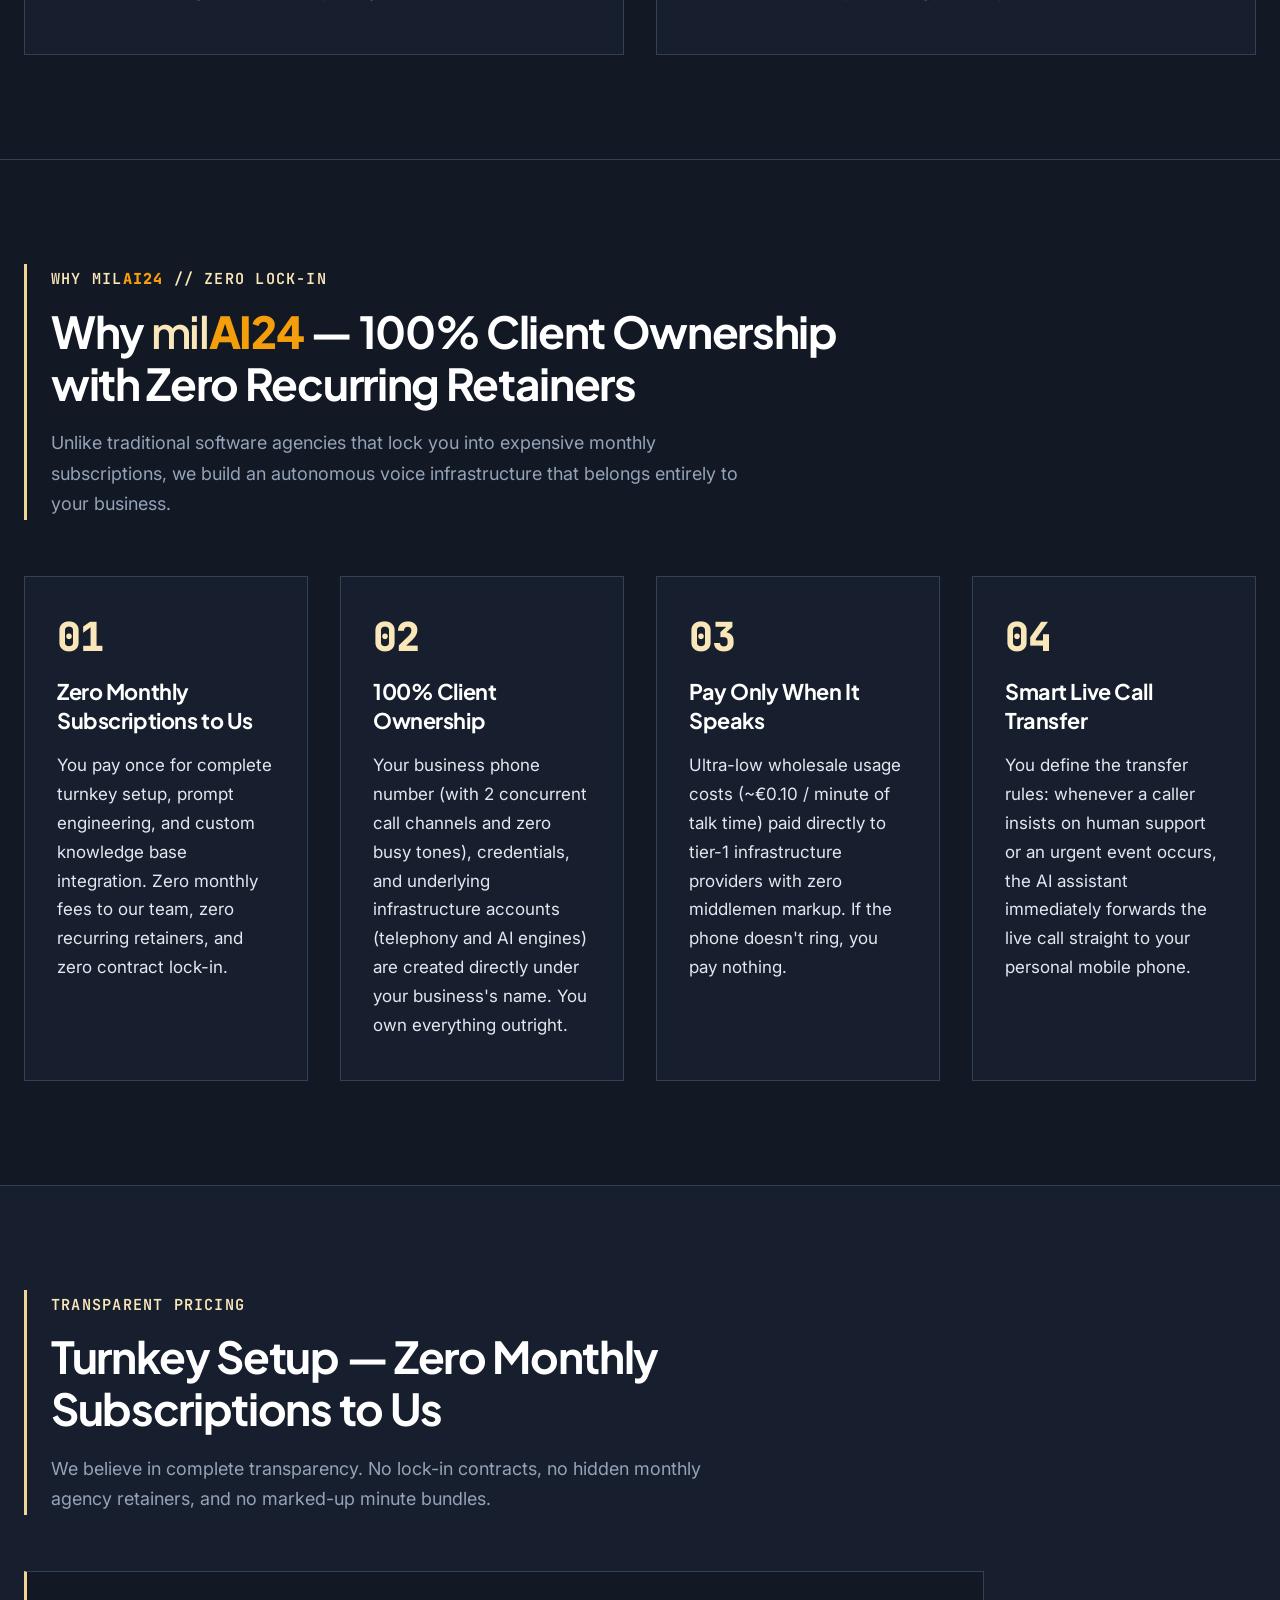
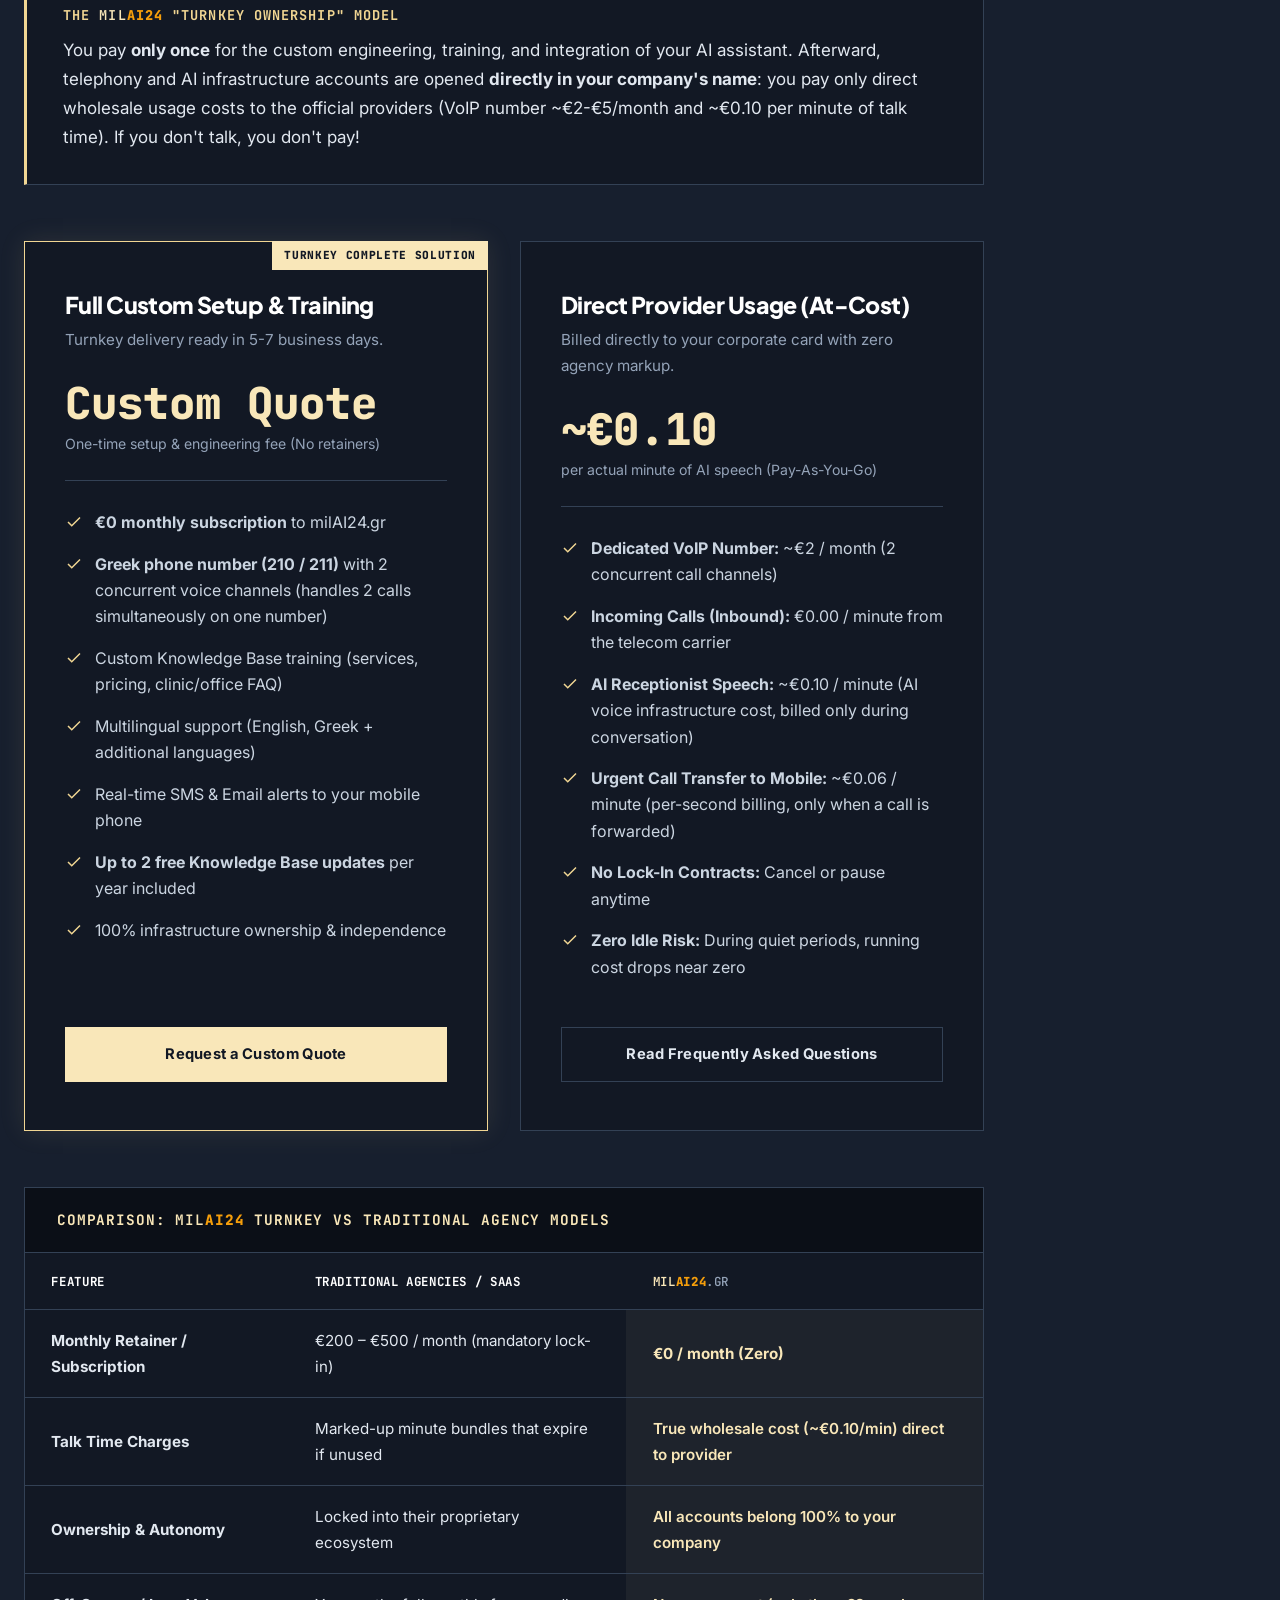
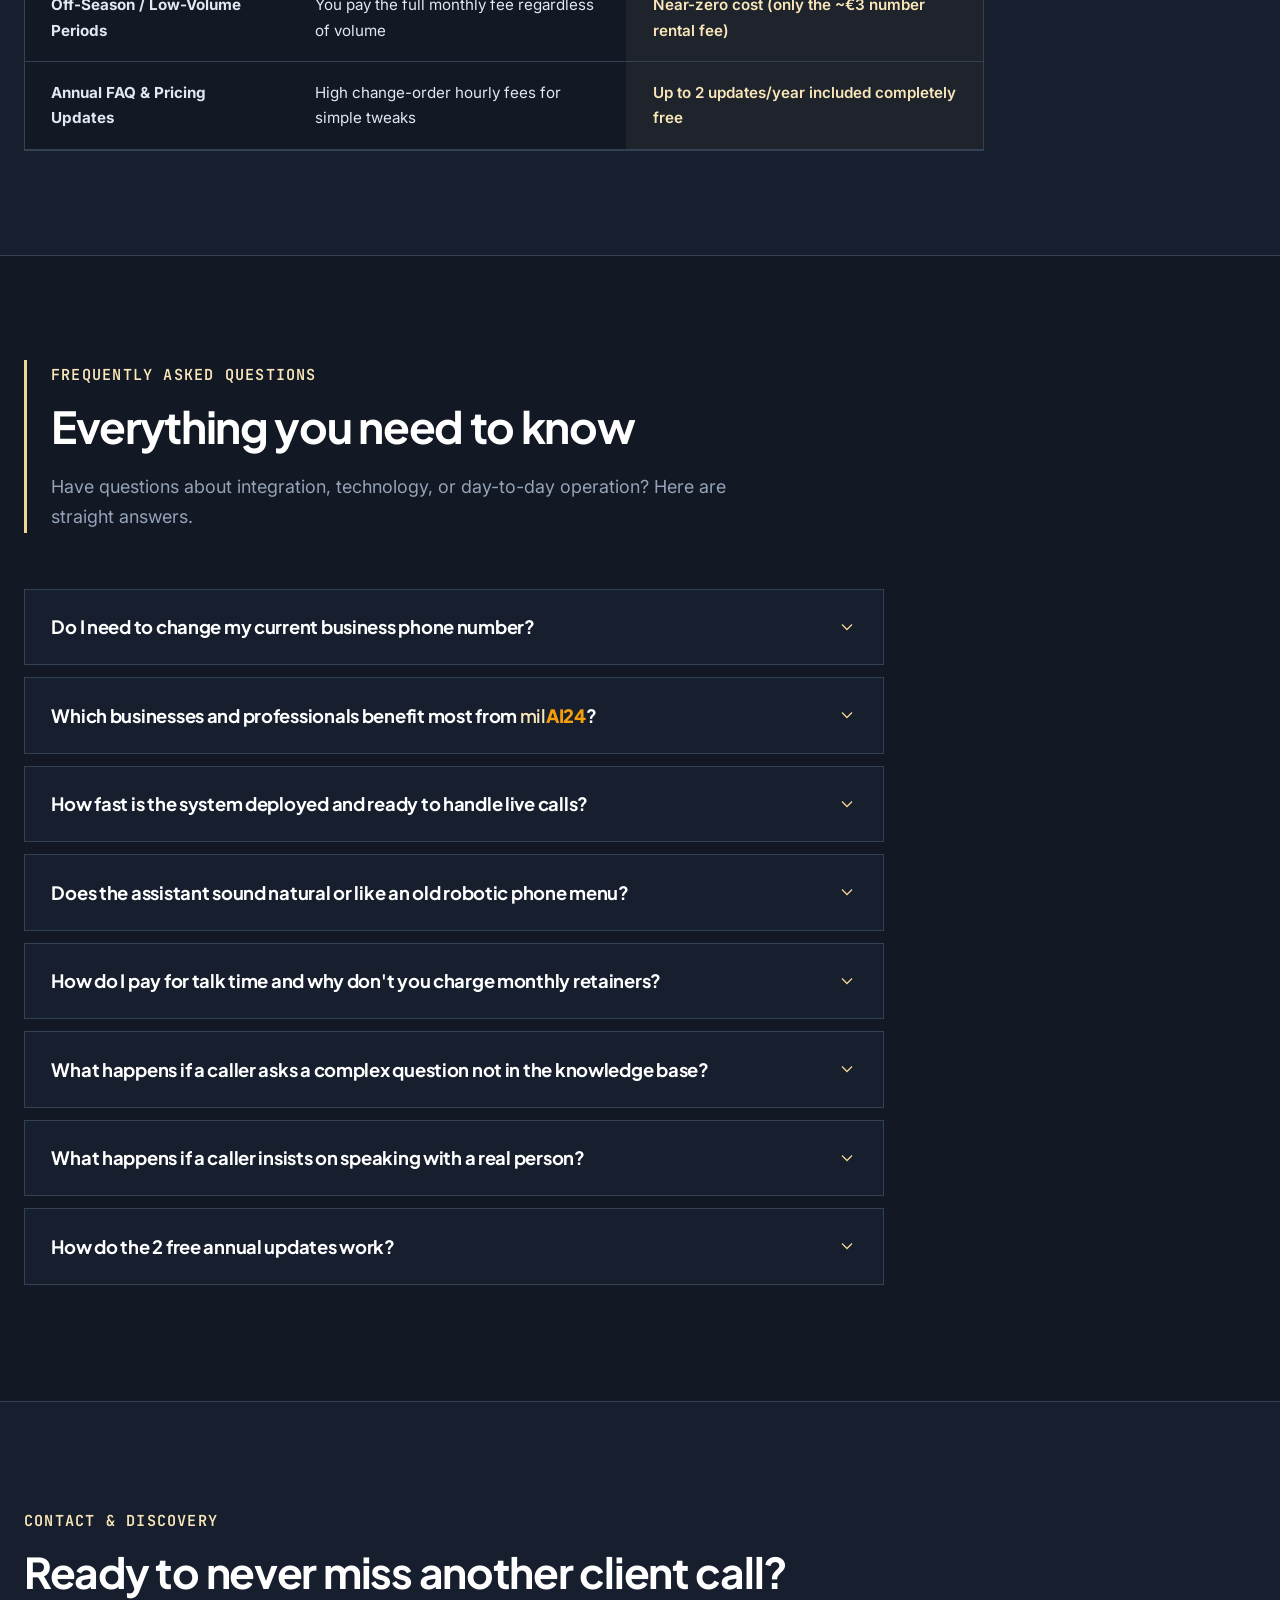
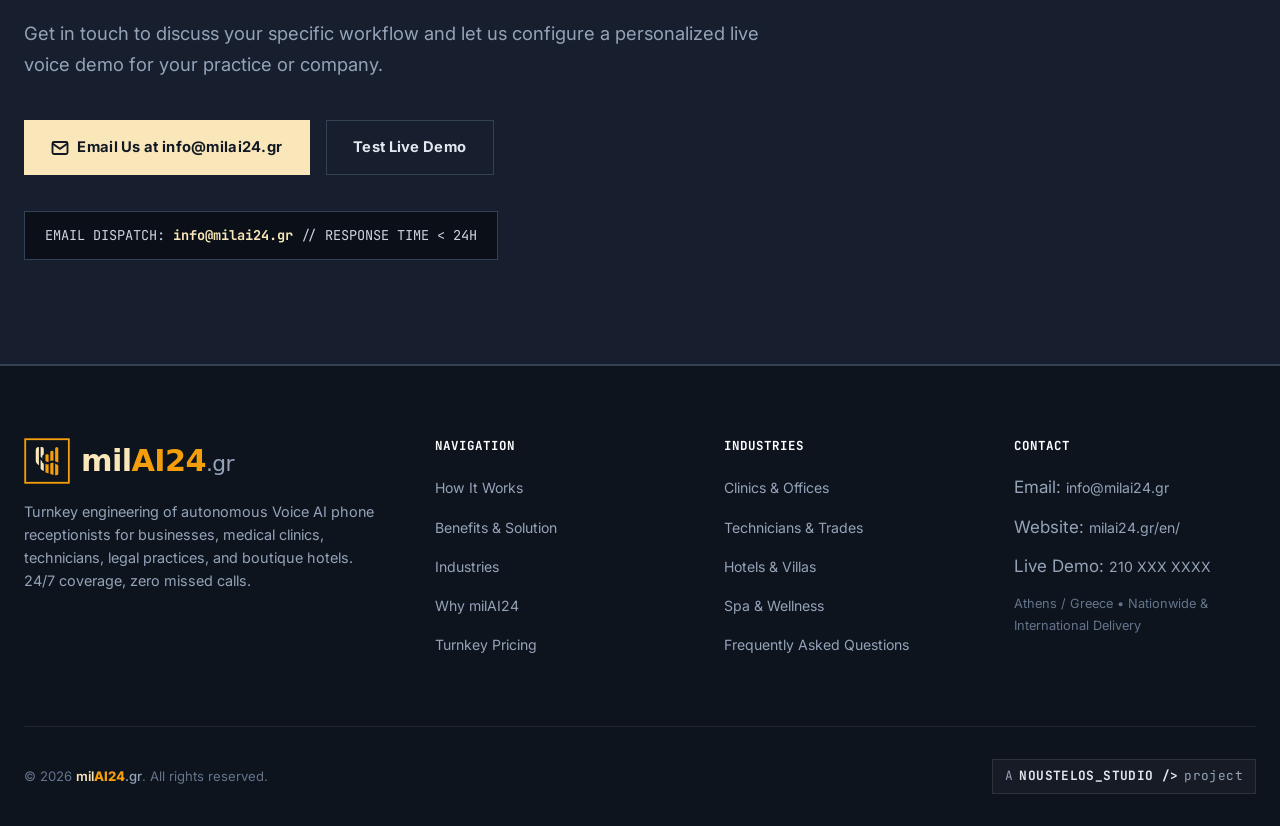
==== commit d850e312: "fix(brand): refine telephone receiver Bezier curves in logo SVG" ====
--- a/en/index.html
+++ b/en/index.html
@@ -26,7 +26,7 @@
   <meta property="og:url" content="https://milai24.gr/en/">
   <meta property="og:title" content="milAI24.gr — Smart 24/7 Voice AI Phone Receptionist">
   <meta property="og:description" content="Customers don't leave voicemails anymore — they call your competitor. milAI24 answers instantly 24/7, holds natural conversations, and sends you SMS/Email alerts.">
-  <meta property="og:image" content="https://milai24.gr/assets/og-image.svg">
+  <meta property="og:image" content="https://milai24.gr/assets/og-image.svg?v=2.4.0">
   <meta property="og:locale" content="en_US">
   <meta property="og:locale:alternate" content="el_GR">
 
@@ -35,10 +35,10 @@
   <meta property="twitter:url" content="https://milai24.gr/en/">
   <meta property="twitter:title" content="milAI24.gr — AI Phone Receptionist for Busy Professionals">
   <meta property="twitter:description" content="Zero missed calls during peak hours or off-hours. Turnkey setup, 0€ monthly subscription to us, sub-600ms latency.">
-  <meta property="twitter:image" content="https://milai24.gr/assets/og-image.svg">
+  <meta property="twitter:image" content="https://milai24.gr/assets/og-image.svg?v=2.4.0">
 
   <!-- Favicon & App Icons -->
-  <link rel="icon" type="image/svg+xml" href="../assets/favicon.svg">
+  <link rel="icon" type="image/svg+xml" href="../assets/favicon.svg?v=2.4.0">
   <meta name="theme-color" content="#121824">
 
   <!-- Google Fonts: Plus Jakarta Sans, Inter & JetBrains Mono -->
@@ -68,7 +68,7 @@
       "@type": "Organization",
       "name": "milAI24.gr",
       "url": "https://milai24.gr/en/",
-      "logo": "https://milai24.gr/assets/logo.svg",
+      "logo": "https://milai24.gr/assets/logo.svg?v=2.4.0",
       "email": "info@milai24.gr"
     }
   }
@@ -82,7 +82,7 @@
   <header class="site-header">
     <div class="container nav-container">
       <a href="#hero" class="brand-logo" aria-label="milAI24.gr Home">
-        <img src="../assets/logo.svg" alt="milAI24.gr Logo" width="223" height="46">
+        <img src="../assets/logo.svg?v=2.4.0" alt="milAI24.gr Logo" width="223" height="46">
       </a>
 
       <nav aria-label="Main Navigation">
@@ -995,7 +995,7 @@
         <!-- Col 1: Brand -->
         <div>
           <div class="brand-logo">
-            <img src="../assets/logo.svg" alt="milAI24.gr Logo" width="223" height="46">
+            <img src="../assets/logo.svg?v=2.4.0" alt="milAI24.gr Logo" width="223" height="46">
           </div>
           <p class="footer-brand-desc">
             Turnkey engineering of autonomous Voice AI phone receptionists for businesses, medical clinics, technicians, legal practices, and boutique hotels. 24/7 coverage, zero missed calls.
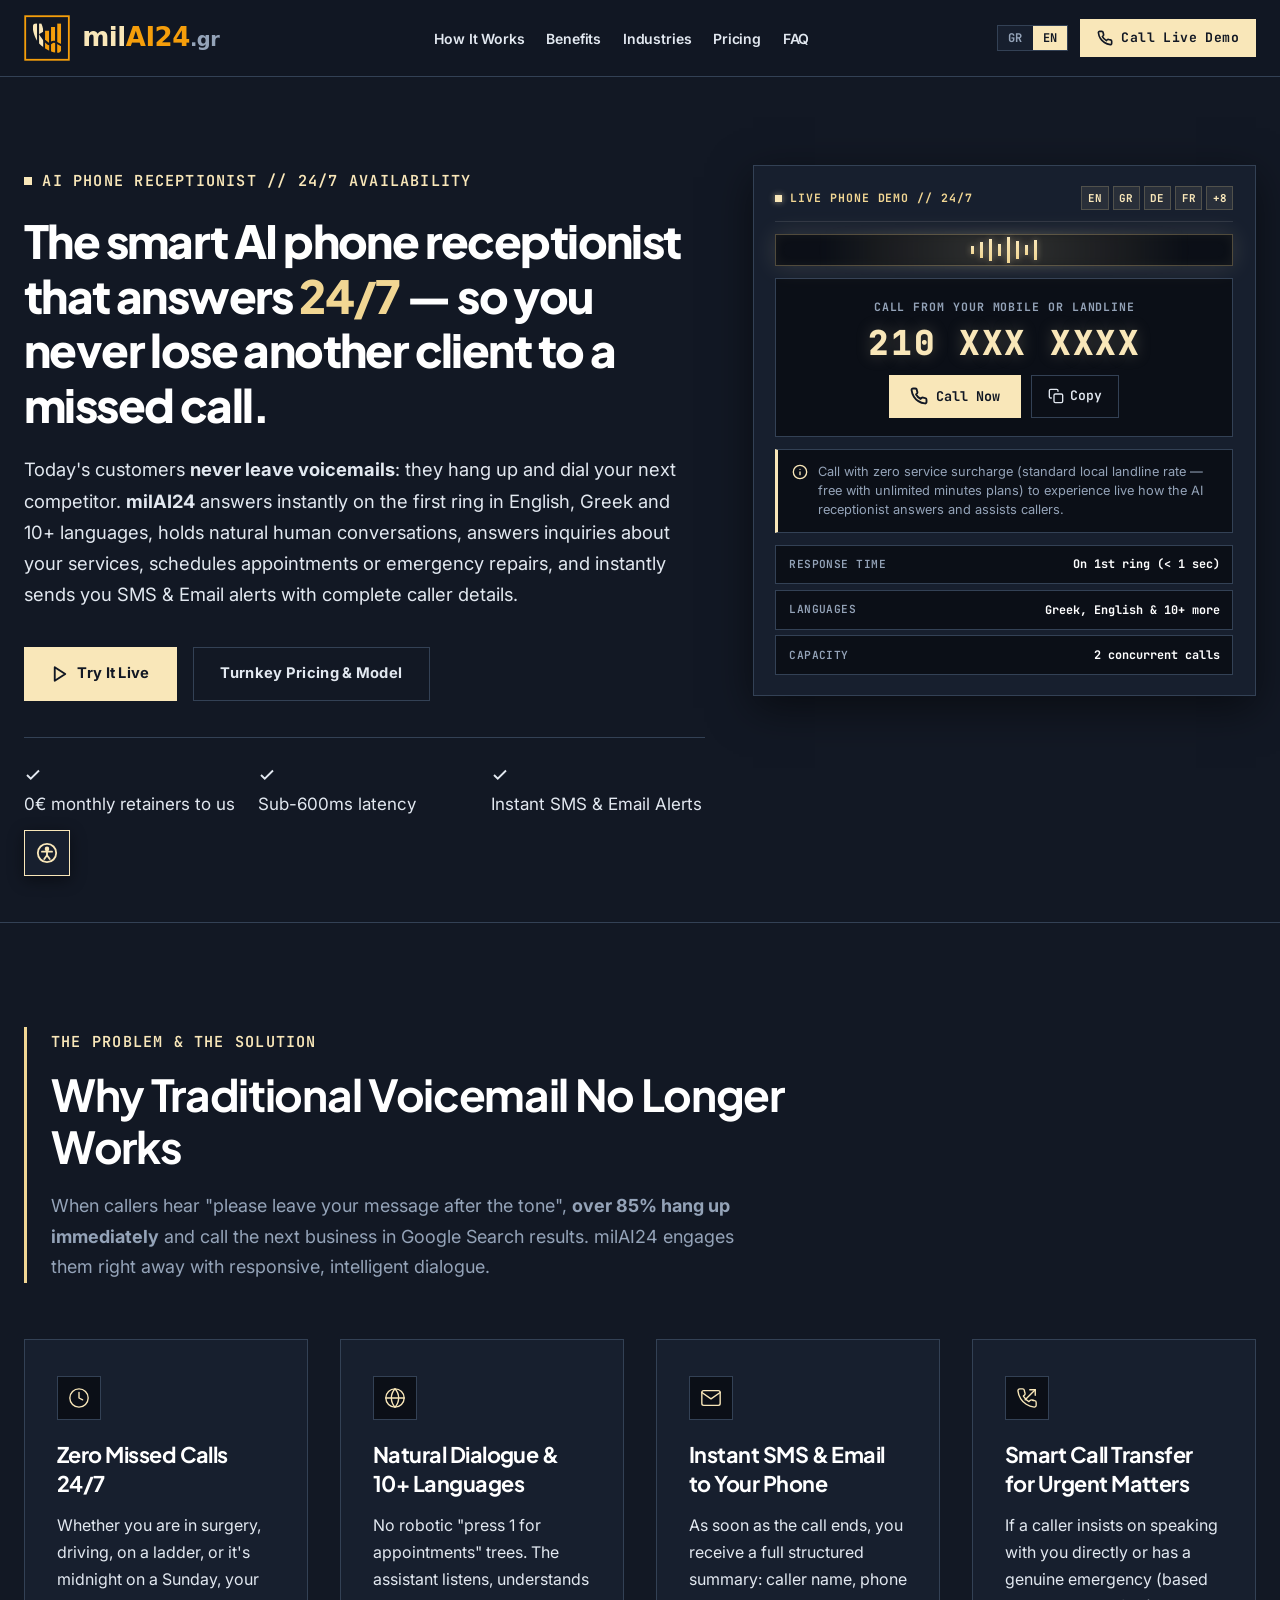
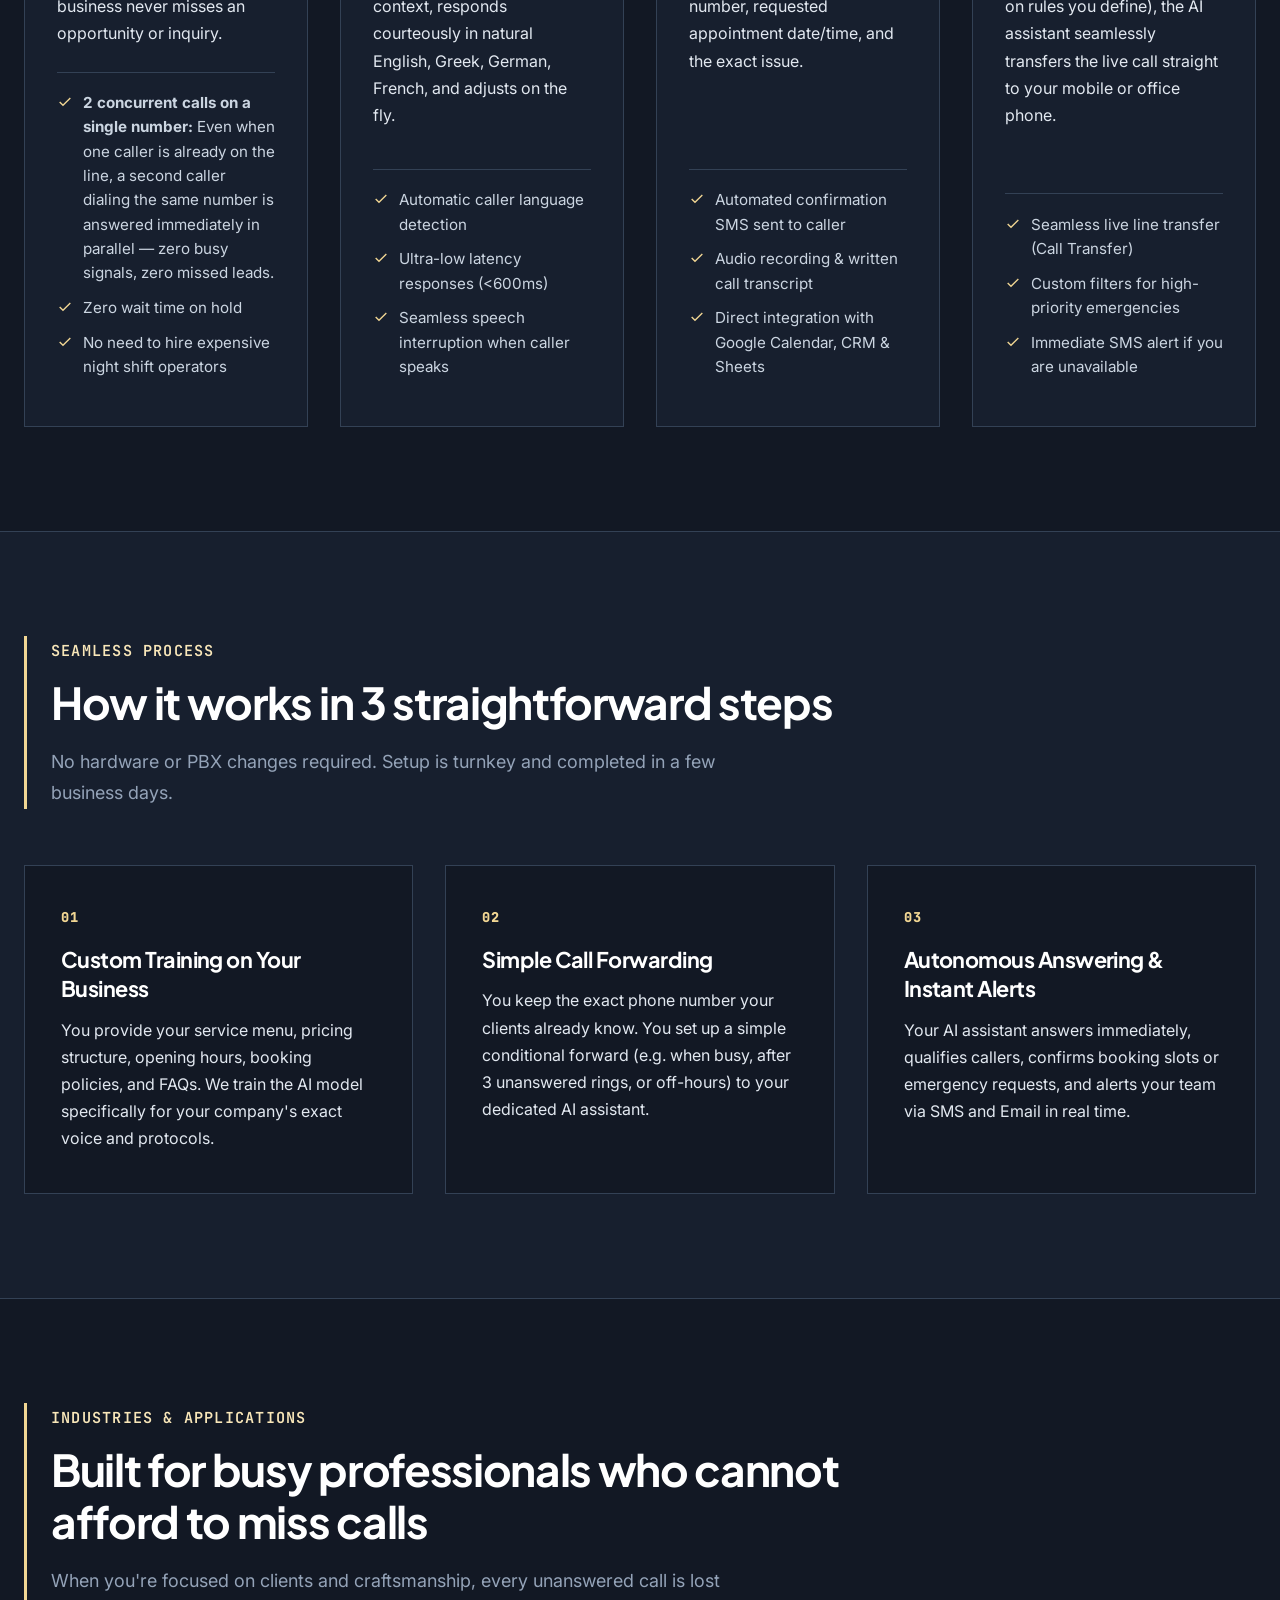
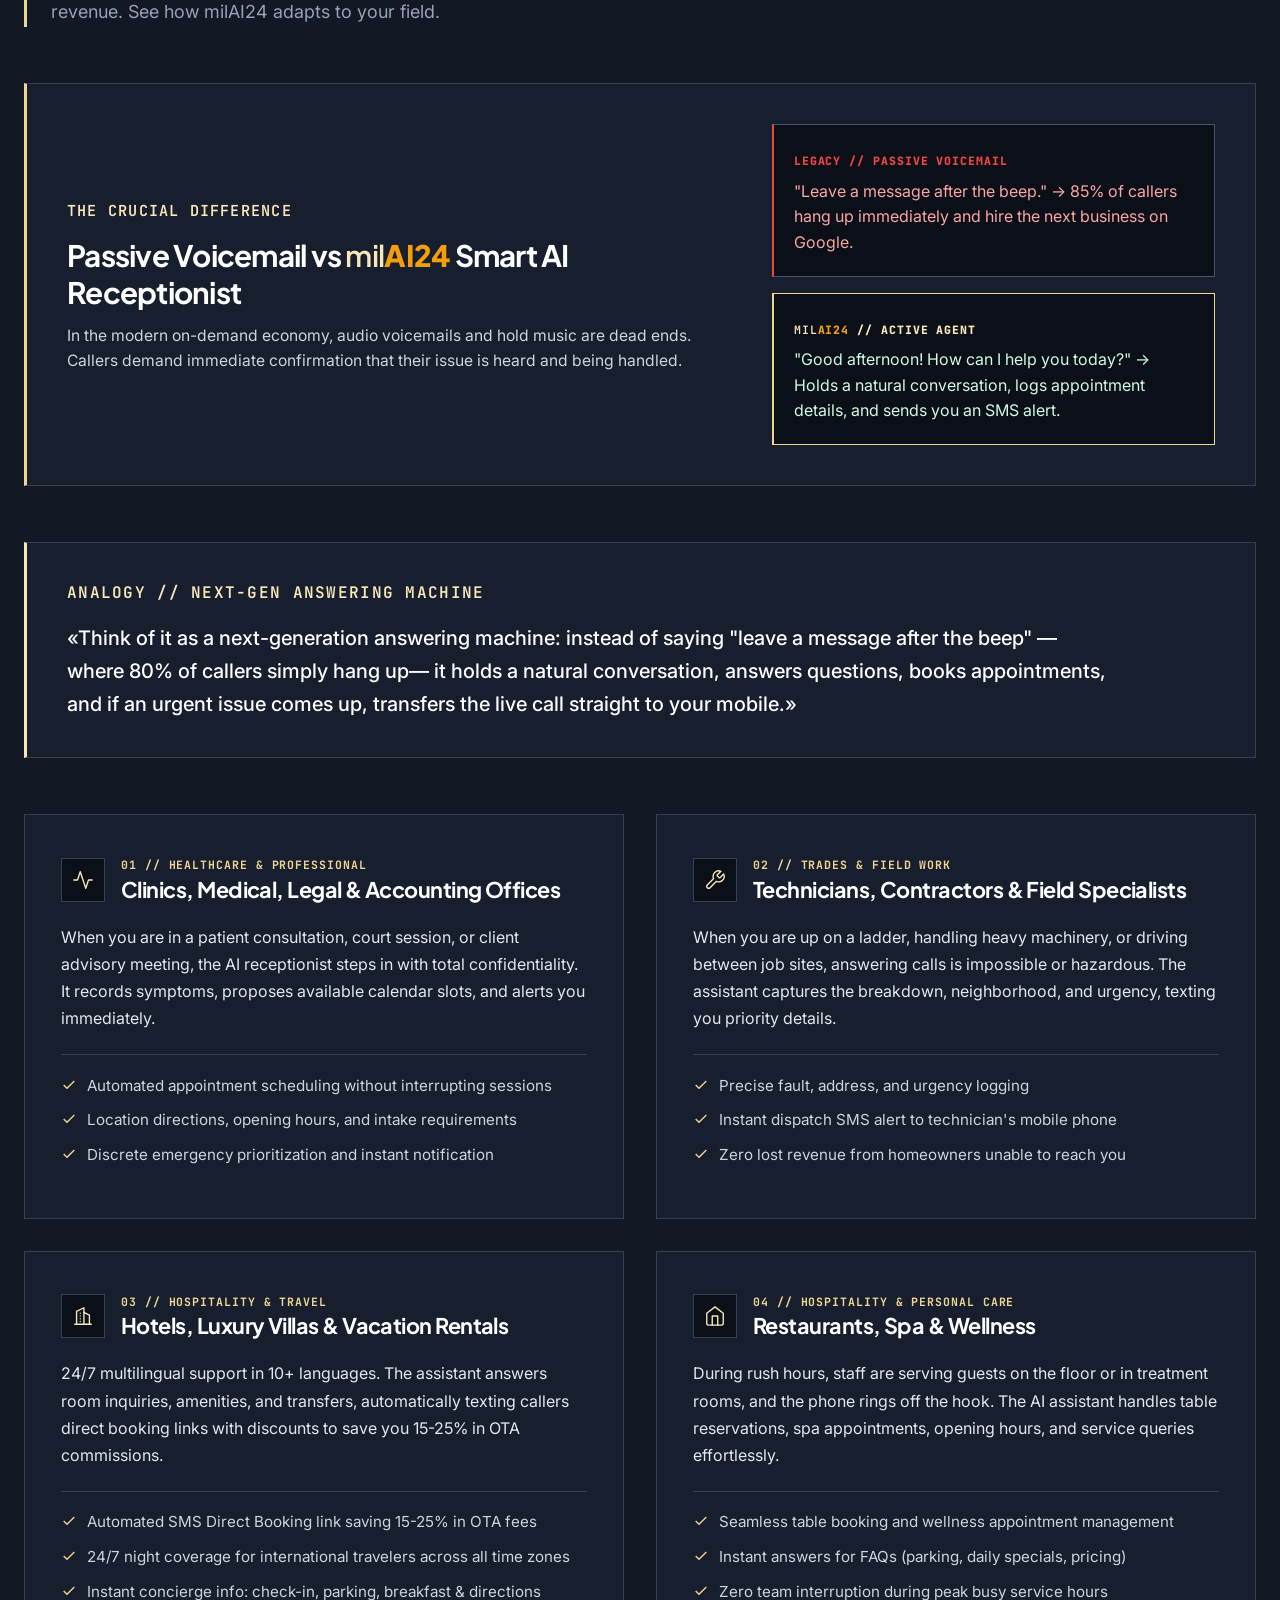
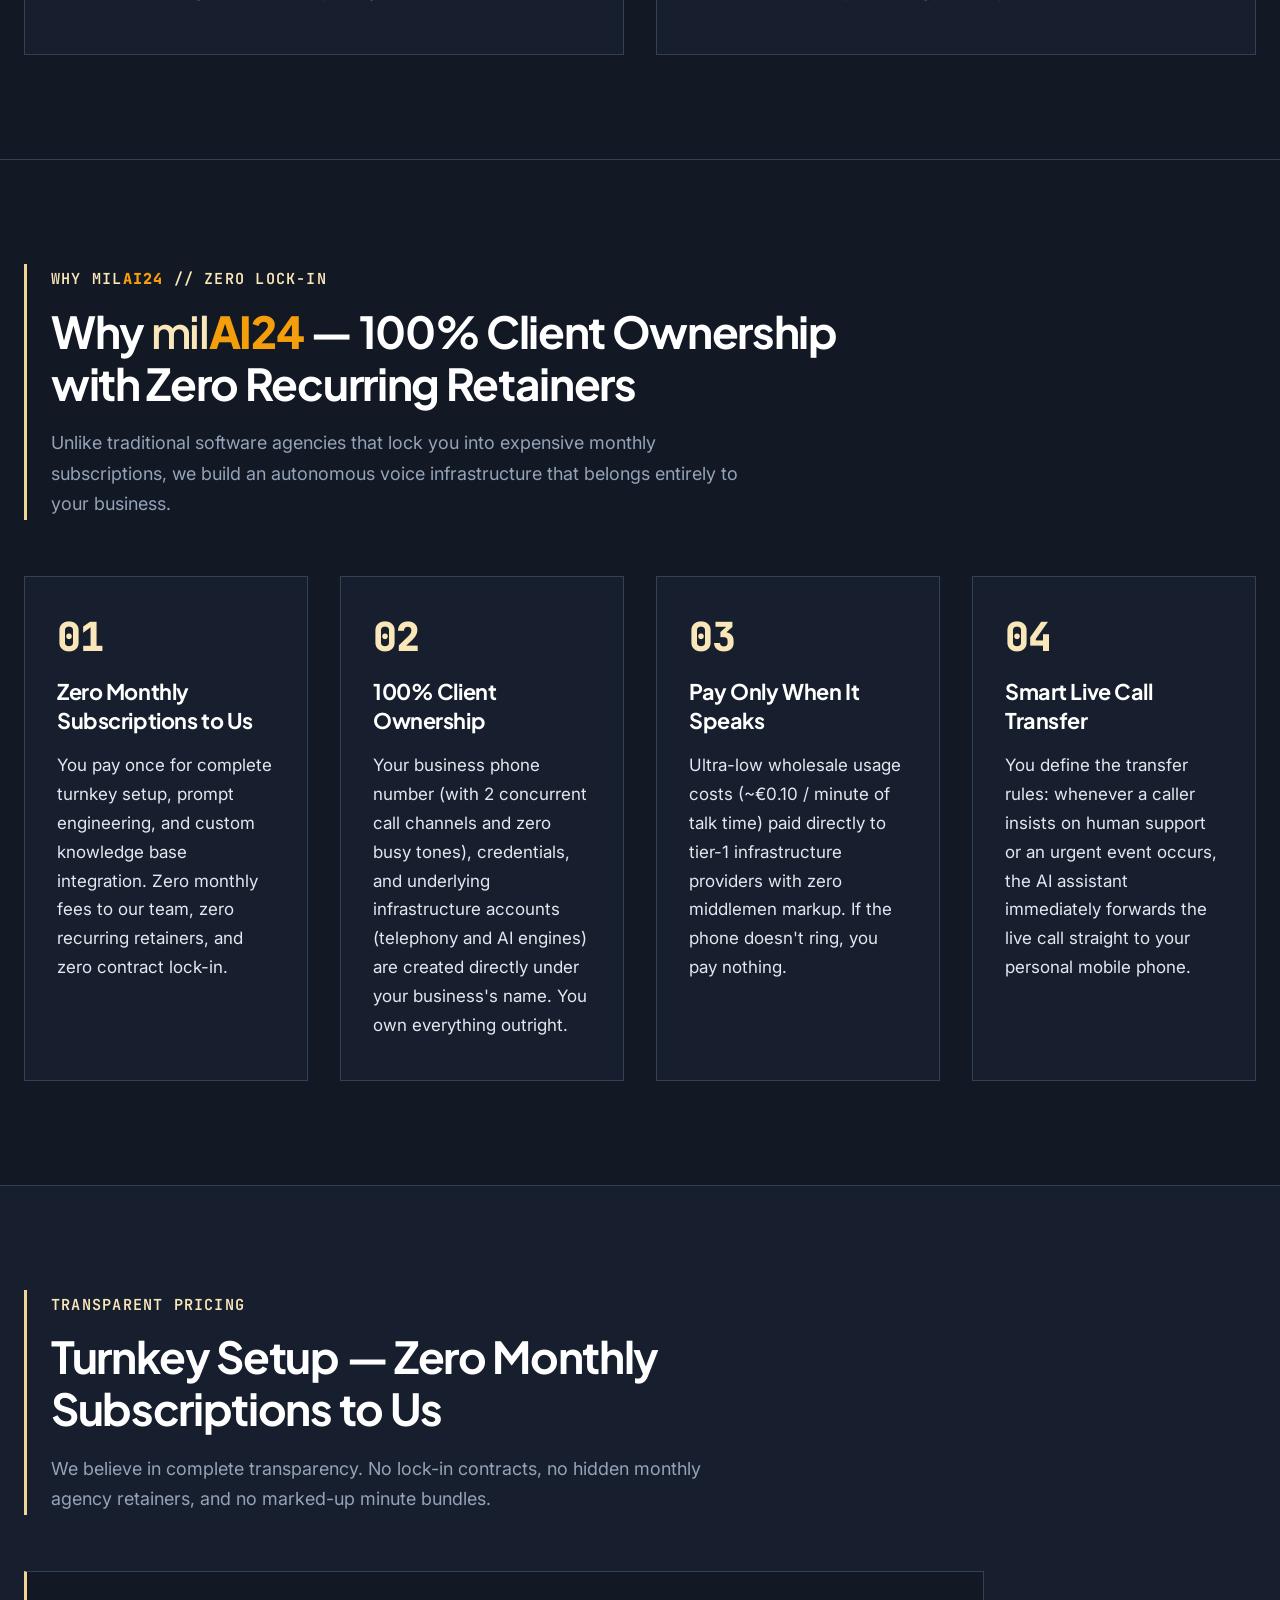
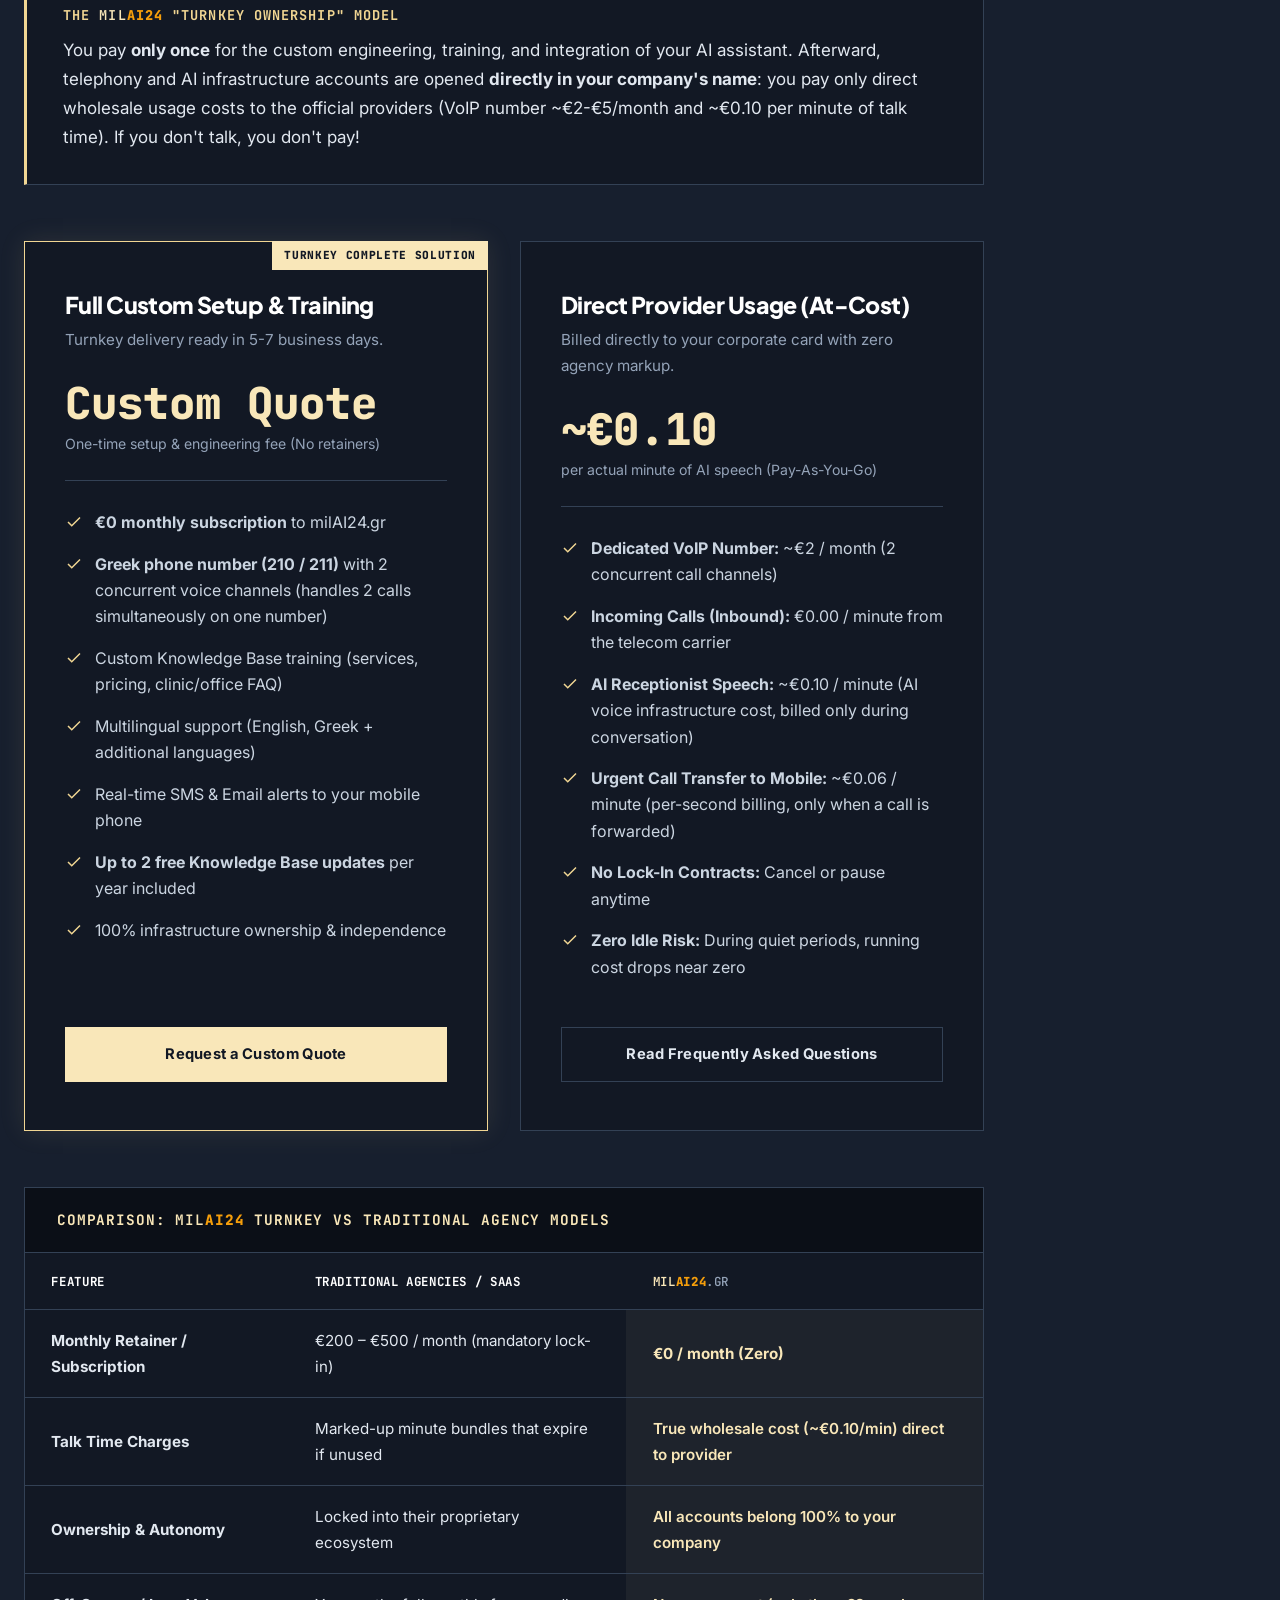
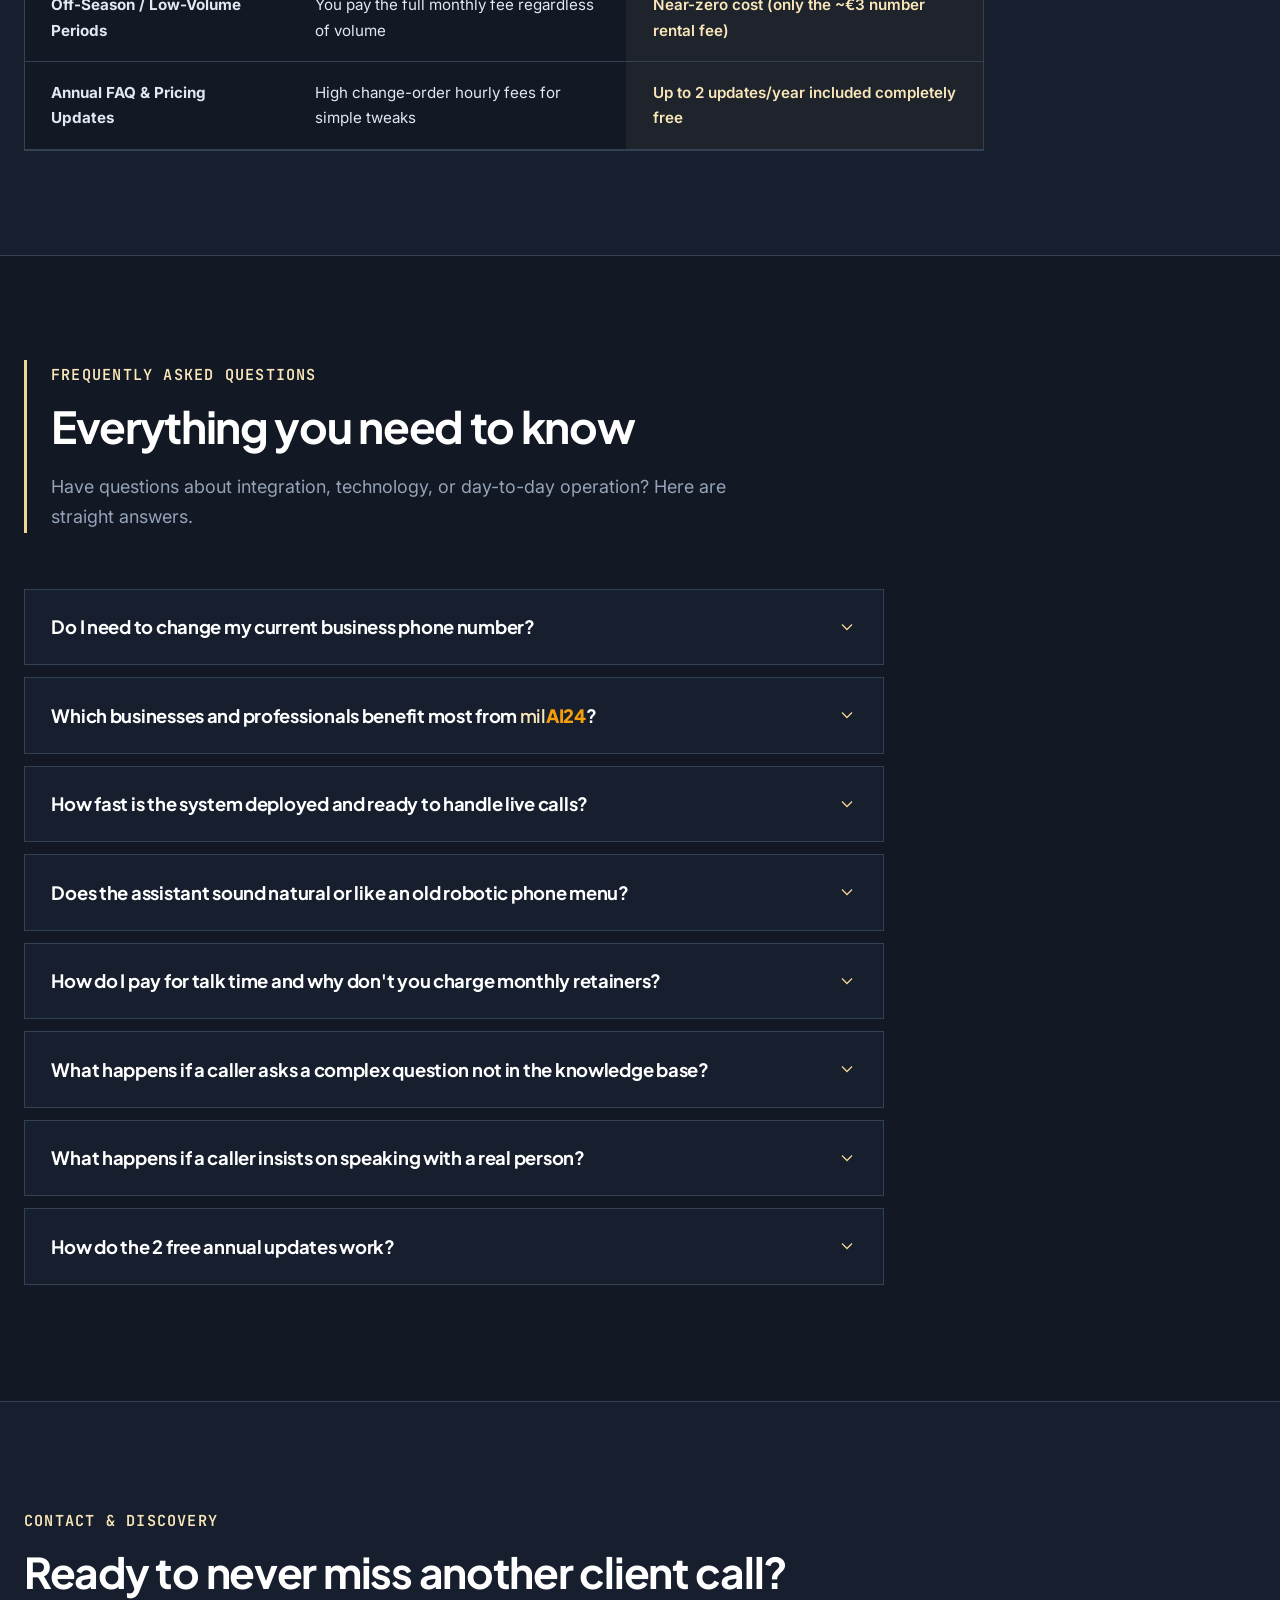
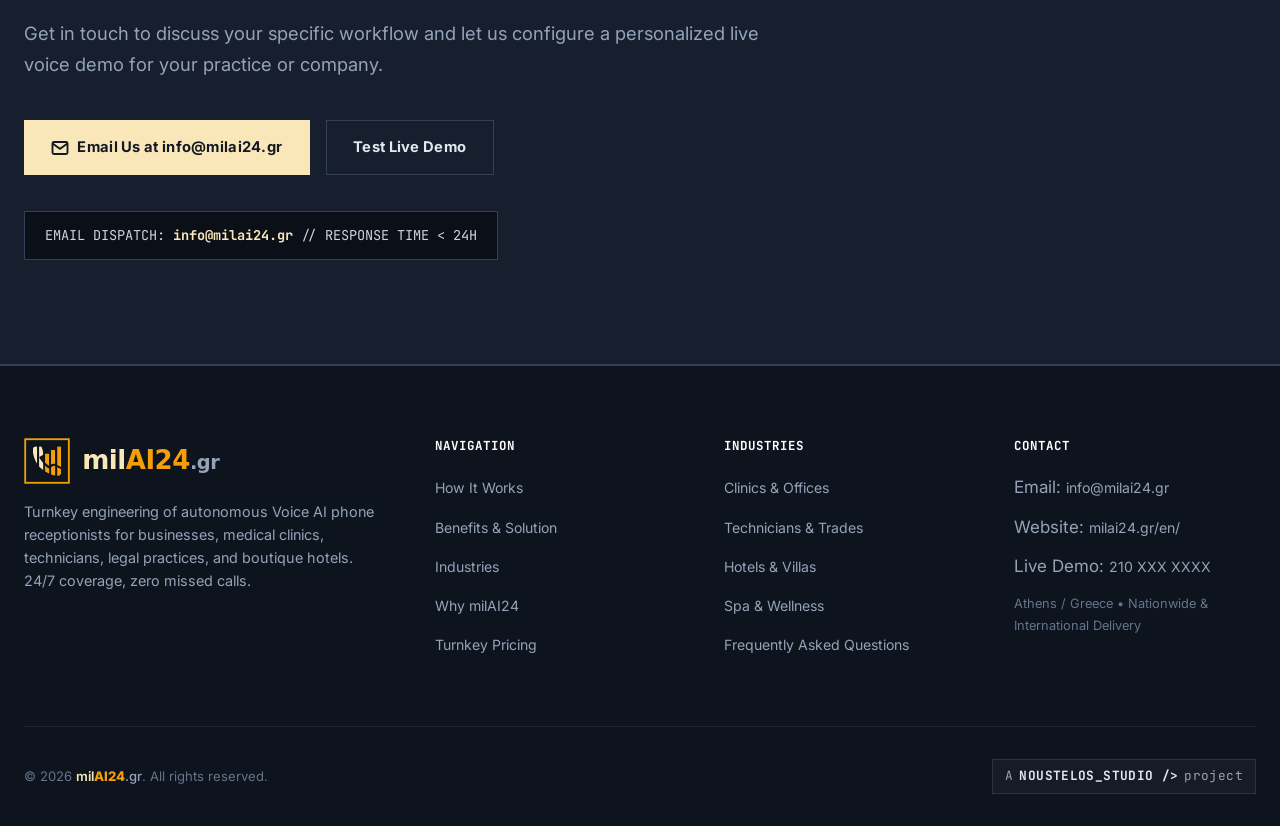
==== commit 5f156e03: "feat(brand): vectorize exact reference logo and update brand assets" ====
--- a/en/index.html
+++ b/en/index.html
@@ -26,7 +26,7 @@
   <meta property="og:url" content="https://milai24.gr/en/">
   <meta property="og:title" content="milAI24.gr — Smart 24/7 Voice AI Phone Receptionist">
   <meta property="og:description" content="Customers don't leave voicemails anymore — they call your competitor. milAI24 answers instantly 24/7, holds natural conversations, and sends you SMS/Email alerts.">
-  <meta property="og:image" content="https://milai24.gr/assets/og-image.svg?v=2.4.0">
+  <meta property="og:image" content="https://milai24.gr/assets/og-image.svg?v=2.4.1">
   <meta property="og:locale" content="en_US">
   <meta property="og:locale:alternate" content="el_GR">
 
@@ -35,10 +35,10 @@
   <meta property="twitter:url" content="https://milai24.gr/en/">
   <meta property="twitter:title" content="milAI24.gr — AI Phone Receptionist for Busy Professionals">
   <meta property="twitter:description" content="Zero missed calls during peak hours or off-hours. Turnkey setup, 0€ monthly subscription to us, sub-600ms latency.">
-  <meta property="twitter:image" content="https://milai24.gr/assets/og-image.svg?v=2.4.0">
+  <meta property="twitter:image" content="https://milai24.gr/assets/og-image.svg?v=2.4.1">
 
   <!-- Favicon & App Icons -->
-  <link rel="icon" type="image/svg+xml" href="../assets/favicon.svg?v=2.4.0">
+  <link rel="icon" type="image/svg+xml" href="../assets/favicon.svg?v=2.4.1">
   <meta name="theme-color" content="#121824">
 
   <!-- Google Fonts: Plus Jakarta Sans, Inter & JetBrains Mono -->
@@ -68,7 +68,7 @@
       "@type": "Organization",
       "name": "milAI24.gr",
       "url": "https://milai24.gr/en/",
-      "logo": "https://milai24.gr/assets/logo.svg?v=2.4.0",
+      "logo": "https://milai24.gr/assets/logo.svg?v=2.4.1",
       "email": "info@milai24.gr"
     }
   }
@@ -82,7 +82,7 @@
   <header class="site-header">
     <div class="container nav-container">
       <a href="#hero" class="brand-logo" aria-label="milAI24.gr Home">
-        <img src="../assets/logo.svg?v=2.4.0" alt="milAI24.gr Logo" width="223" height="46">
+        <img src="../assets/logo.svg?v=2.4.1" alt="milAI24.gr Logo" width="223" height="46">
       </a>
 
       <nav aria-label="Main Navigation">
@@ -995,7 +995,7 @@
         <!-- Col 1: Brand -->
         <div>
           <div class="brand-logo">
-            <img src="../assets/logo.svg?v=2.4.0" alt="milAI24.gr Logo" width="223" height="46">
+            <img src="../assets/logo.svg?v=2.4.1" alt="milAI24.gr Logo" width="223" height="46">
           </div>
           <p class="footer-brand-desc">
             Turnkey engineering of autonomous Voice AI phone receptionists for businesses, medical clinics, technicians, legal practices, and boutique hotels. 24/7 coverage, zero missed calls.
